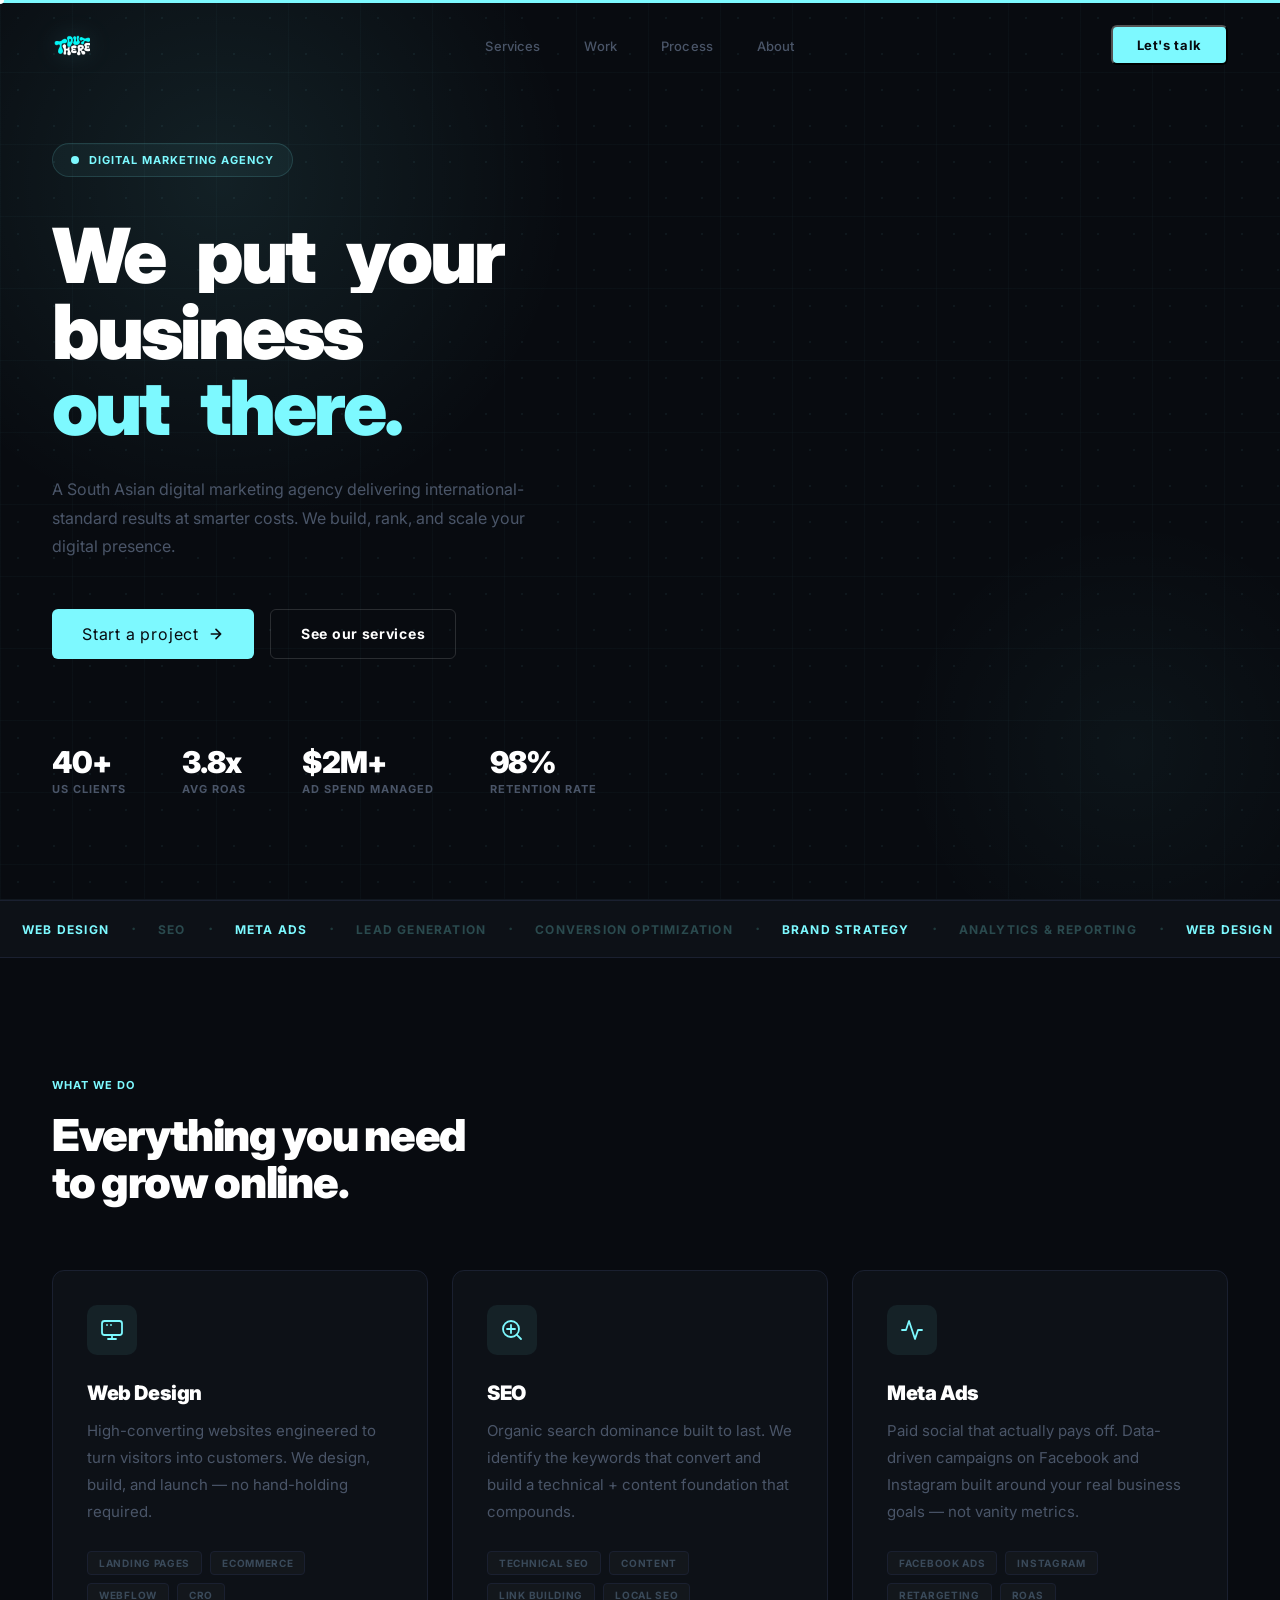
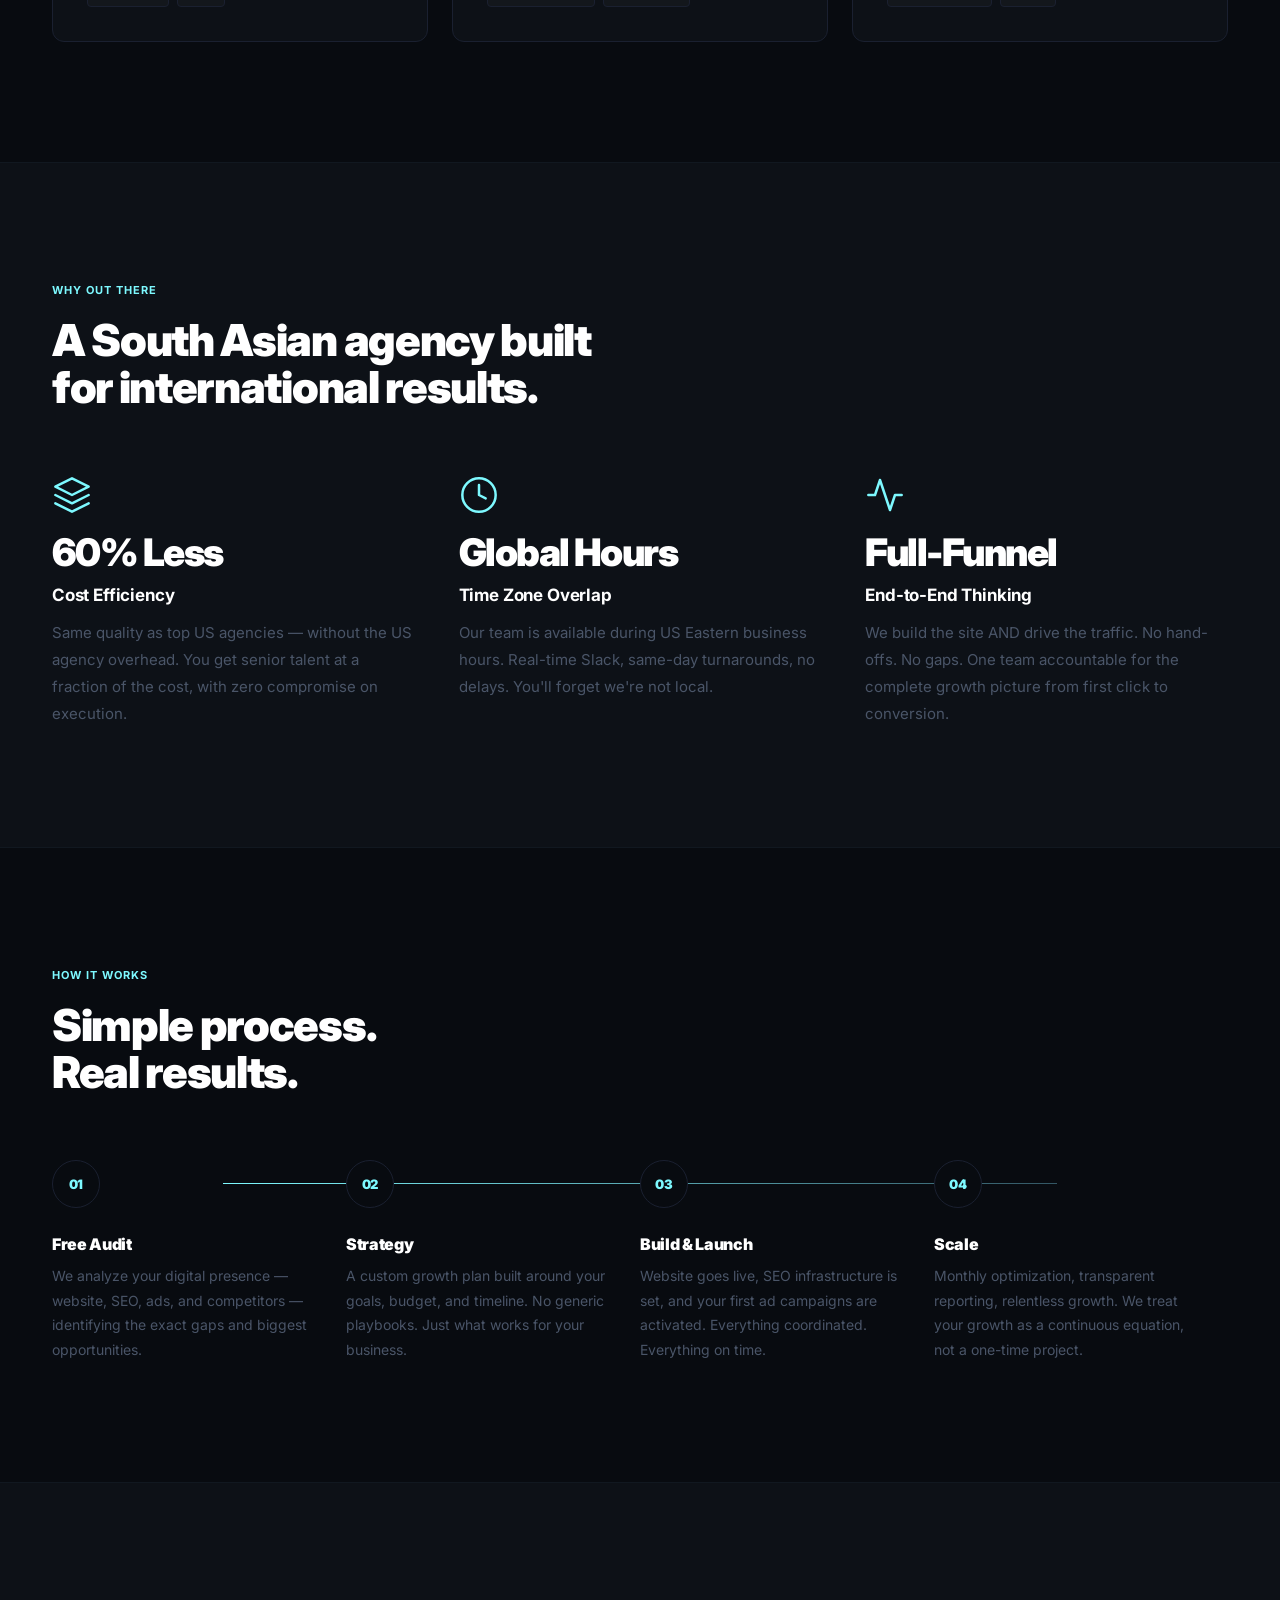
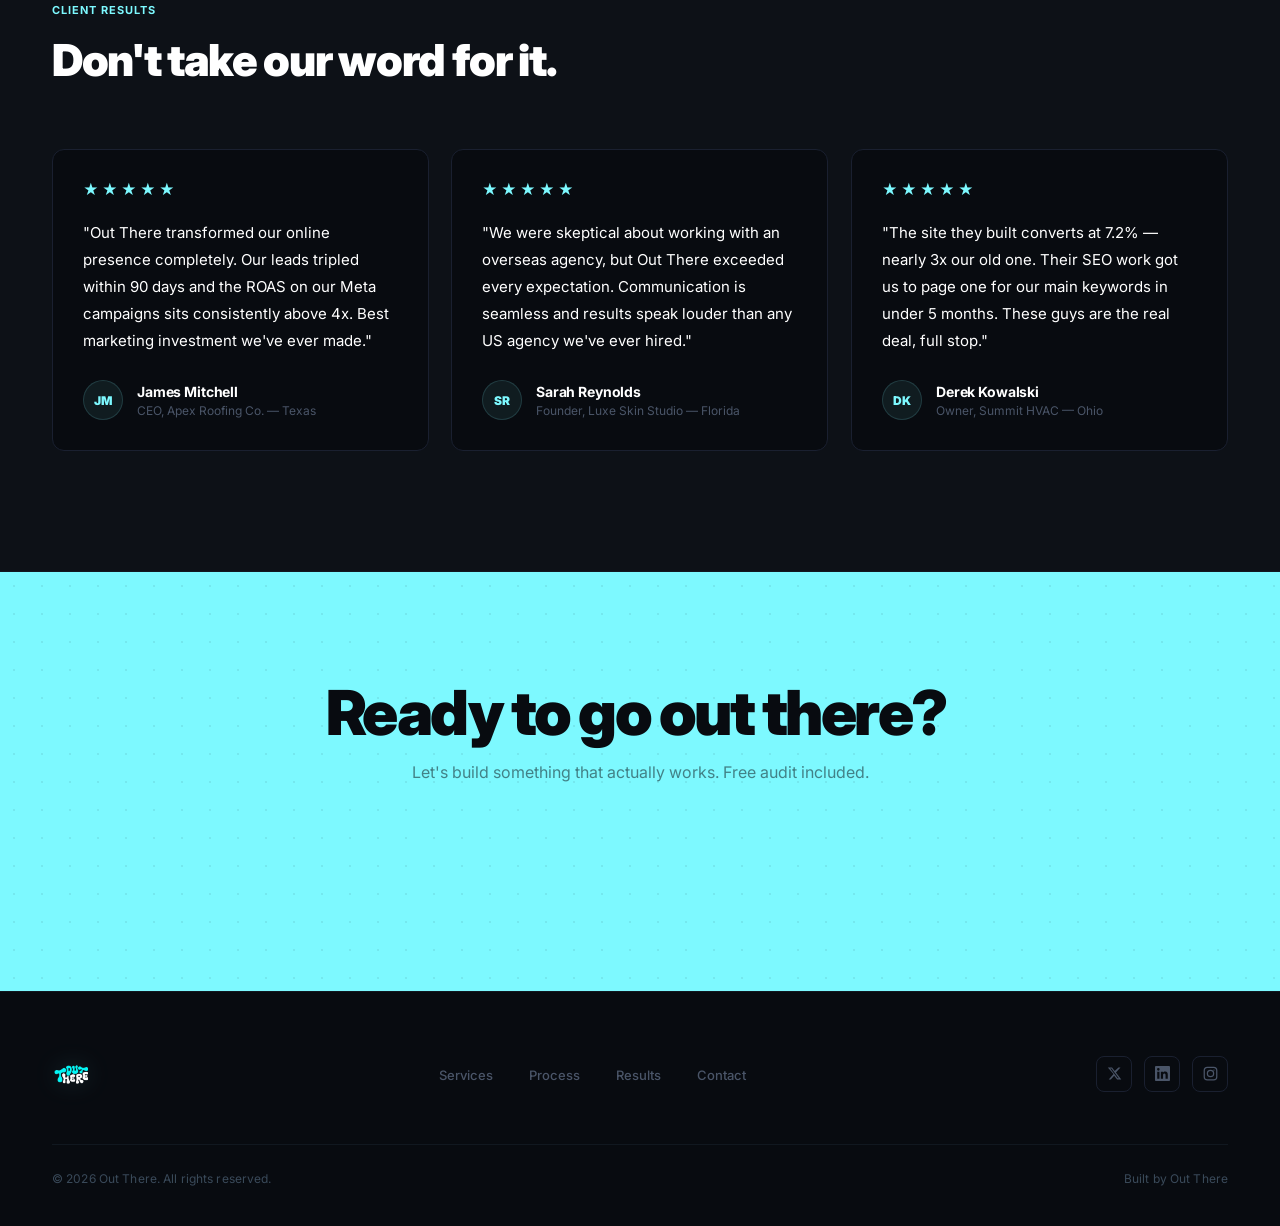
==== index.html @ 125c593f "Add files via upload zapier lead form update 1.0" ====
<!DOCTYPE html>
<html lang="en">
<head>
  <meta charset="UTF-8">
  <meta name="viewport" content="width=device-width, initial-scale=1.0">
  <title>OUT.THERE — Digital Marketing Agency</title>
  <meta name="description" content="A South Asian digital marketing agency delivering international-standard results. Web Design, SEO, Meta Ads.">
  <link rel="preconnect" href="https://fonts.googleapis.com">
  <link rel="preconnect" href="https://fonts.gstatic.com" crossorigin>
  <link href="https://fonts.googleapis.com/css2?family=Inter:wght@400;500;700;900&display=swap" rel="stylesheet">

  <style>
    /* ================================================
       ROOT VARIABLES & RESET
    ================================================ */
    :root {
      --bg: #080b10;
      --bg2: #0d1117;
      --border: #1a2030;
      --border-section: #111820;
      --cyan: #7df9ff;
      --cyan-glow: rgba(125,249,255,0.07);
      --cyan-glow2: rgba(125,249,255,0.12);
      --white: #ffffff;
      --muted: #4a5568;
      --subtle: #3a4a5a;
    }

    *, *::before, *::after { margin:0; padding:0; box-sizing:border-box; }

    html { scroll-behavior: smooth; font-size: 16px; }

    body {
      font-family: 'Inter', sans-serif;
      background: var(--bg);
      color: var(--white);
      overflow-x: hidden;
      cursor: none;
    }

    img, svg { display: block; }
    button { font-family: inherit; }

    /* ================================================
       CUSTOM CURSOR
    ================================================ */
    #cur-dot {
      position: fixed;
      width: 8px; height: 8px;
      border-radius: 50%;
      background: var(--white);
      pointer-events: none;
      z-index: 99999;
      transform: translate(-50%, -50%);
      transition: width .18s ease, height .18s ease, background .18s ease;
      will-change: left, top;
    }
    #cur-ring {
      position: fixed;
      width: 34px; height: 34px;
      border-radius: 50%;
      border: 1px solid rgba(125,249,255,.28);
      pointer-events: none;
      z-index: 99998;
      transform: translate(-50%, -50%);
      transition: width .3s ease, height .3s ease, border-color .3s ease, opacity .3s ease;
      will-change: left, top;
    }
    #cur-dot.hov  { width: 14px; height: 14px; background: var(--cyan); }
    #cur-ring.hov { width: 46px; height: 46px; border-color: var(--cyan); }

    /* ================================================
       TOP CYAN BORDER
    ================================================ */
    .top-line {
      position: fixed; top:0; left:0; width:100%; height:3px;
      background: var(--cyan); z-index: 9999;
    }

    /* ================================================
       NAV
    ================================================ */
    nav {
      position: fixed; top: 3px; left:0; width:100%;
      padding: 22px 52px;
      display: flex; align-items: center; justify-content: space-between;
      z-index: 9000;
      transition: background .45s ease, padding .3s ease, border-bottom-color .45s ease;
      border-bottom: 1px solid transparent;
    }
    nav.scrolled {
      background: rgba(8,11,16,.87);
      backdrop-filter: blur(14px);
      -webkit-backdrop-filter: blur(14px);
      padding: 15px 52px;
      border-bottom-color: rgba(26,32,48,.55);
    }

    .nav-logo {
      font-weight: 900; font-size: 19px;
      letter-spacing: -0.04em;
      text-decoration: none; color: var(--white);
      user-select: none;
    }
    .nav-logo .dot { color: var(--cyan); }

    .nav-links {
      position: absolute; left: 50%; transform: translateX(-50%);
      display: flex; gap: 44px; list-style: none;
    }
    .nav-links a {
      font-size: 13px; font-weight: 500;
      color: var(--muted); text-decoration: none;
      transition: color .2s ease;
      letter-spacing: .01em;
    }
    .nav-links a:hover { color: var(--white); }

    .nav-cta {
      background: var(--cyan); color: var(--bg);
      font-size: 13px; font-weight: 700; letter-spacing: .05em;
      padding: 10px 24px; border-radius: 6px; text-decoration: none;
      transition: opacity .2s ease, transform .2s ease, box-shadow .2s ease;
      cursor: none;
    }
    .nav-cta:hover {
      opacity: .88;
      transform: translateY(-1px);
      box-shadow: 0 6px 24px rgba(125,249,255,.22);
    }

    /* Hamburger */
    .ham { display:none; flex-direction:column; gap:5px; cursor:none; padding:4px; background:none; border:none; }
    .ham span { display:block; width:24px; height:2px; background:var(--white); border-radius:2px; transition: transform .3s ease, opacity .3s ease; }
    .ham.open span:nth-child(1) { transform: translateY(7px) rotate(45deg); }
    .ham.open span:nth-child(2) { opacity:0; transform: scaleX(0); }
    .ham.open span:nth-child(3) { transform: translateY(-7px) rotate(-45deg); }

    /* Mobile Menu */
    .mob-menu {
      display:none;
      position: fixed; inset:0; top:3px;
      background: var(--bg);
      z-index: 8999;
      flex-direction: column; align-items:center; justify-content:center; gap:36px;
      opacity:0; transition: opacity .35s ease;
    }
    .mob-menu.vis { opacity:1; }
    .mob-menu a {
      font-size: clamp(28px,8vw,40px); font-weight:900; letter-spacing:-0.03em;
      color: var(--white); text-decoration:none;
      transition: color .2s ease, transform .2s ease;
      transform: translateY(20px); opacity:0;
      transition: color .2s ease, transform .4s ease, opacity .4s ease;
    }
    .mob-menu.vis a { transform: translateY(0); opacity:1; }
    .mob-menu.vis a:nth-child(1) { transition-delay: .08s; }
    .mob-menu.vis a:nth-child(2) { transition-delay: .14s; }
    .mob-menu.vis a:nth-child(3) { transition-delay: .20s; }
    .mob-menu.vis a:nth-child(4) { transition-delay: .26s; }
    .mob-menu a:hover { color: var(--cyan); }

    /* ================================================
       HERO
    ================================================ */
    #hero {
      min-height: 100vh;
      display: flex; flex-direction:column; justify-content:center;
      padding: 130px 52px 90px;
      position: relative; overflow:hidden;
      border-bottom: 1px solid var(--border-section);
    }

    /* Animated dot-grid background */
    .hero-grid {
      position:absolute; inset:0; pointer-events:none;
      background-image:
        radial-gradient(rgba(125,249,255,.055) 1px, transparent 1px);
      background-size: 36px 36px;
      animation: gridDrift 18s linear infinite;
      opacity: 1;
    }
    @keyframes gridDrift {
      0%   { background-position: 0 0; }
      100% { background-position: 36px 36px; }
    }

    /* Animated grid lines on top */
    .hero-grid-lines {
      position:absolute; inset:0; pointer-events:none;
      background-image:
        linear-gradient(rgba(125,249,255,.025) 1px, transparent 1px),
        linear-gradient(90deg, rgba(125,249,255,.025) 1px, transparent 1px);
      background-size: 72px 72px;
    }

    /* Radial glow top-left */
    .hero-glow {
      position:absolute; top:-220px; left:-180px;
      width: 800px; height: 800px; pointer-events:none;
      background: radial-gradient(ellipse, rgba(125,249,255,.09) 0%, transparent 62%);
      animation: glowBreath 5s ease-in-out infinite;
    }
    @keyframes glowBreath {
      0%,100% { opacity:.75; transform:scale(1); }
      50%      { opacity:1; transform:scale(1.07); }
    }

    /* Second smaller glow, bottom right */
    .hero-glow2 {
      position:absolute; bottom:-100px; right:-100px;
      width: 500px; height: 500px; pointer-events:none;
      background: radial-gradient(ellipse, rgba(125,249,255,.04) 0%, transparent 65%);
      animation: glowBreath 7s ease-in-out infinite reverse;
    }

    /* Badge */
    .hero-badge {
      display: inline-flex; align-items:center; gap:10px;
      background: rgba(125,249,255,.05);
      border: 1px solid rgba(125,249,255,.14);
      border-radius: 100px; padding: 9px 18px;
      margin-bottom: 40px; width:fit-content;
      opacity:0; transform:scale(.88) translateY(8px);
      animation: badgeReveal .65s cubic-bezier(.34,1.56,.64,1) forwards .25s;
    }
    @keyframes badgeReveal {
      to { opacity:1; transform:scale(1) translateY(0); }
    }
    .badge-pulse {
      width:8px; height:8px; background:var(--cyan); border-radius:50%; flex-shrink:0;
      animation: dotPulse 2.2s ease-in-out infinite;
    }
    @keyframes dotPulse {
      0%,100% { box-shadow:0 0 0 0 rgba(125,249,255,.6); }
      60%      { box-shadow:0 0 0 7px rgba(125,249,255,0); }
    }
    .badge-label {
      font-size:11px; font-weight:700; letter-spacing:.09em;
      color:var(--cyan); text-transform:uppercase;
    }

    /* Hero Headline */
    .hero-h1 {
      font-size: clamp(46px, 7.2vw, 76px);
      font-weight:900; letter-spacing:-0.04em; line-height:1.0;
      margin-bottom:30px; max-width: 860px;
    }
    .h1-line { display:block; overflow:hidden; }
    .h1-word {
      display:inline-block;
      opacity:0; transform:translateY(48px);
      will-change: transform, opacity;
    }
    .h1-word + .h1-word { margin-left:.28em; }
    .cyan-word { color: var(--cyan); }

    .hero-sub {
      font-size:16px; font-weight:400; line-height:1.8;
      color:var(--muted); max-width:490px; margin-bottom:48px;
      opacity:0; transform:translateY(22px);
      animation: fadeSlide .7s ease forwards 1.15s;
    }
    @keyframes fadeSlide {
      to { opacity:1; transform:translateY(0); }
    }

    /* Buttons */
    .hero-btns {
      display:flex; gap:16px; margin-bottom:88px; flex-wrap:wrap;
      opacity:0; transform:translateY(18px);
      animation: fadeSlide .7s ease forwards 1.28s;
    }
    .btn-p {
      background:var(--cyan); color:var(--bg);
      font-size:14px; font-weight:700; letter-spacing:.05em;
      padding:15px 30px; border-radius:6px; text-decoration:none;
      display:inline-flex; align-items:center; gap:9px; cursor:none;
      transition: transform .22s ease, box-shadow .22s ease, opacity .22s ease;
      will-change: transform;
    }
    .btn-p:hover {
      transform: translateY(-3px);
      box-shadow: 0 10px 36px rgba(125,249,255,.26);
    }
    .btn-p svg { transition: transform .22s ease; }
    .btn-p:hover svg { transform: translateX(4px); }

    .btn-s {
      background:transparent; color:var(--white);
      font-size:14px; font-weight:700; letter-spacing:.05em;
      padding:15px 30px; border-radius:6px; text-decoration:none;
      border:1px solid rgba(255,255,255,.14); cursor:none;
      transition: border-color .22s ease, transform .22s ease;
    }
    .btn-s:hover { border-color:rgba(255,255,255,.38); transform:translateY(-3px); }

    /* Stats Row */
    .hero-stats {
      display:flex; gap:56px; flex-wrap:wrap;
      opacity:0; transform:translateY(18px);
      animation: fadeSlide .7s ease forwards 1.42s;
    }
    .stat { display:flex; flex-direction:column; gap:5px; }
    .stat-n {
      font-size:clamp(22px,3vw,30px); font-weight:900; letter-spacing:-0.03em;
      color:var(--white); line-height:1;
    }
    .stat-l {
      font-size:11px; font-weight:700; letter-spacing:.09em;
      text-transform:uppercase; color:var(--muted);
    }

    /* ================================================
       TICKER / MARQUEE
    ================================================ */
    .ticker {
      background: var(--bg2);
      border-top: 1px solid var(--border);
      border-bottom: 1px solid var(--border);
      padding: 18px 0;
      overflow:hidden;
    }
    .ticker-track {
      display:flex; align-items:center;
      animation: marquee 30s linear infinite;
      width:max-content; white-space:nowrap;
      will-change:transform;
    }
    .ticker-track:hover { animation-play-state:paused; }
    @keyframes marquee {
      0%   { transform:translateX(0); }
      100% { transform:translateX(-50%); }
    }
    .t-item {
      font-size:12px; font-weight:700; letter-spacing:.1em;
      text-transform:uppercase; color:#2a4a4e;
      padding: 0 22px;
      transition: color .2s ease;
    }
    .t-item.on { color: var(--cyan); }
    .t-dot { color:#1e3a3c; font-size:20px; line-height:1; }

    /* ================================================
       SHARED SECTION STYLES
    ================================================ */
    .sec {
      padding: 120px 52px;
      border-bottom: 1px solid var(--border-section);
      position:relative;
    }

    .sec-label {
      display:block;
      font-size:11px; font-weight:700; letter-spacing:.09em;
      text-transform:uppercase; color:var(--cyan);
      margin-bottom:20px;
    }
    .sec-h2 {
      font-size: clamp(28px, 3.5vw, 44px);
      font-weight:900; letter-spacing:-0.03em; line-height:1.07;
      color:var(--white); margin-bottom:64px; max-width:620px;
    }

    /* Scroll reveal base */
    .rv {
      opacity:0; transform:translateY(42px);
      transition: opacity .72s ease, transform .72s cubic-bezier(.25,.46,.45,.94);
    }
    .rv.in { opacity:1; transform:translateY(0); }
    .rv-d1 { transition-delay:.06s; }
    .rv-d2 { transition-delay:.14s; }
    .rv-d3 { transition-delay:.22s; }
    .rv-d4 { transition-delay:.30s; }

    /* ================================================
       SERVICES SECTION
    ================================================ */
    #services { background: var(--bg); }

    .svc-grid {
      display:grid; grid-template-columns:repeat(3,1fr); gap:24px;
    }

    .svc-card {
      background: var(--bg2);
      border: 1px solid var(--border);
      border-radius:12px; padding:34px;
      cursor:none; position:relative; overflow:hidden;
      transition: border-color .28s ease, transform .28s cubic-bezier(.25,.46,.45,.94), box-shadow .28s ease;
      will-change: transform;
    }
    /* Card inner glow */
    .svc-card::before {
      content:'';
      position:absolute; inset:0;
      background: radial-gradient(ellipse at 20% 20%, rgba(125,249,255,.055), transparent 55%);
      opacity:0; transition: opacity .3s ease; pointer-events:none;
      border-radius:12px;
    }
    .svc-card:hover {
      border-color: var(--cyan);
      box-shadow: 0 0 0 1px rgba(125,249,255,.05),
                  0 8px 40px rgba(0,0,0,.35),
                  0 0 60px rgba(125,249,255,.06);
      transform: scale(1.02) translateY(-3px);
    }
    .svc-card:hover::before { opacity:1; }

    .svc-icon {
      width:50px; height:50px; border-radius:10px;
      background:rgba(125,249,255,.07);
      display:flex; align-items:center; justify-content:center;
      color:var(--cyan); margin-bottom:26px;
      transition: background .28s ease;
    }
    .svc-card:hover .svc-icon { background:rgba(125,249,255,.13); }

    .svc-title {
      font-size:20px; font-weight:900; letter-spacing:-0.02em;
      color:var(--white); margin-bottom:12px;
    }
    .svc-desc {
      font-size:15px; line-height:1.8; color:var(--muted);
    }
    .svc-tags {
      display:flex; flex-wrap:wrap; gap:8px; margin-top:26px;
    }
    .svc-tag {
      font-size:10px; font-weight:700; letter-spacing:.07em;
      text-transform:uppercase; color:var(--subtle);
      background:rgba(255,255,255,.025);
      border:1px solid var(--border);
      padding:5px 11px; border-radius:4px;
      transition: color .28s ease, border-color .28s ease;
    }
    .svc-card:hover .svc-tag {
      color:rgba(125,249,255,.5);
      border-color:rgba(125,249,255,.12);
    }

    /* ================================================
       WHY US SECTION
    ================================================ */
    #why { background: var(--bg2); }

    .why-grid { display:grid; grid-template-columns:repeat(3,1fr); gap:44px; }

    .why-item { display:flex; flex-direction:column; gap:14px; }

    .why-ico { color:var(--cyan); margin-bottom:4px; }

    .why-stat {
      font-size: clamp(28px,3vw,38px);
      font-weight:900; letter-spacing:-0.04em;
      color:var(--white); line-height:1;
    }
    .why-title { font-size:17px; font-weight:700; letter-spacing:-0.01em; color:var(--white); }
    .why-desc { font-size:15px; line-height:1.8; color:var(--muted); }

    /* ================================================
       PROCESS SECTION
    ================================================ */
    #process { background: var(--bg); }

    .proc-wrap {
      display:grid; grid-template-columns:repeat(4,1fr);
      position:relative; gap:0;
    }

    /* Connector line */
    .proc-line {
      position:absolute; top:23px;
      left: calc(12.5% + 24px);
      width: calc(75% - 48px);
      height:1px; background:var(--border);
      z-index:0; overflow:hidden;
    }
    .proc-line-fill {
      height:100%; width:0%;
      background: linear-gradient(90deg, var(--cyan), rgba(125,249,255,.25));
      transition: width 1.4s cubic-bezier(.4,0,.2,1) .25s;
    }
    .proc-line-fill.go { width:100%; }

    .proc-step {
      position:relative; z-index:1;
      display:flex; flex-direction:column;
      align-items:flex-start; padding-right:28px;
    }

    .proc-num {
      width:48px; height:48px; border-radius:50%;
      background:var(--bg);
      border:1px solid var(--border);
      display:flex; align-items:center; justify-content:center;
      font-size:13px; font-weight:900; color:var(--cyan);
      letter-spacing:-0.02em; margin-bottom:26px; flex-shrink:0;
      transition: border-color .28s ease, box-shadow .28s ease, background .28s ease;
    }
    .proc-step:hover .proc-num {
      border-color:var(--cyan);
      background:rgba(125,249,255,.04);
      box-shadow:0 0 24px rgba(125,249,255,.14);
    }
    .proc-step-title {
      font-size:16px; font-weight:900; letter-spacing:-0.02em;
      color:var(--white); margin-bottom:10px;
    }
    .proc-step-desc { font-size:14px; line-height:1.75; color:var(--muted); }

    /* ================================================
       TESTIMONIALS SECTION
    ================================================ */
    #testimonials { background: var(--bg2); }

    .testi-grid {
      display:grid; grid-template-columns:repeat(3,1fr); gap:22px;
    }

    .testi-card {
      background:var(--bg);
      border:1px solid var(--border);
      border-radius:12px; padding:30px;
      cursor:none;
      transition: border-color .28s ease, transform .28s ease, box-shadow .28s ease;
    }
    .testi-card:hover {
      border-color:rgba(125,249,255,.2);
      transform:translateY(-5px);
      box-shadow:0 16px 48px rgba(0,0,0,.28);
    }

    .stars { display:flex; gap:3px; margin-bottom:20px; }
    .star { color:var(--cyan); font-size:15px; }

    .testi-q {
      font-size:15px; line-height:1.8;
      color:var(--white); margin-bottom:26px; font-weight:400;
    }

    .testi-author { display:flex; align-items:center; gap:14px; }
    .author-av {
      width:40px; height:40px; border-radius:50%;
      background:rgba(125,249,255,.07);
      border:1px solid rgba(125,249,255,.15);
      display:flex; align-items:center; justify-content:center;
      font-size:12px; font-weight:900; color:var(--cyan);
      letter-spacing:-.01em; flex-shrink:0;
    }
    .author-name { font-size:14px; font-weight:700; color:var(--white); letter-spacing:-.01em; }
    .author-co { font-size:12px; color:var(--muted); margin-top:3px; }

    /* ================================================
       CTA SECTION
    ================================================ */
    #cta {
      background: var(--cyan);
      padding: 110px 52px;
      text-align:center;
      border-bottom:none;
      overflow:hidden; position:relative;
    }

    /* Subtle bg texture on CTA */
    #cta::before {
      content:'';
      position:absolute; inset:0; pointer-events:none;
      background-image: radial-gradient(rgba(8,11,16,.07) 1px, transparent 1px);
      background-size:28px 28px;
    }

    .cta-h2 {
      font-size: clamp(34px, 5.5vw, 62px);
      font-weight:900; letter-spacing:-0.04em;
      color:var(--bg); line-height:1.0; margin-bottom:18px;
      position:relative;
    }
    .cta-word {
      display:inline-block;
      opacity:0; transform:translateY(32px);
      transition: opacity .6s ease, transform .6s cubic-bezier(.34,1.56,.64,1);
    }
    .cta-word.go { opacity:1; transform:translateY(0); }

    .cta-sub {
      font-size:16px; color:rgba(8,11,16,.5);
      margin-bottom:44px; position:relative;
      opacity:0; transform:translateY(16px);
      transition: opacity .6s ease .4s, transform .6s ease .4s;
    }
    .cta-sub.go { opacity:1; transform:translateY(0); }

    .btn-cta {
      background:var(--bg); color:var(--cyan);
      font-size:14px; font-weight:700; letter-spacing:.05em;
      padding:17px 38px; border-radius:6px;
      text-decoration:none; display:inline-block; cursor:none;
      transition: transform .22s ease, box-shadow .22s ease;
      position:relative;
      opacity:0; transform:translateY(16px);
      transition: transform .22s ease, box-shadow .22s ease,
                  opacity .6s ease .55s, translate .6s ease .55s;
    }
    .btn-cta.go { opacity:1; transform:translateY(0); }
    .btn-cta:hover {
      transform: translateY(-3px) !important;
      box-shadow:0 14px 44px rgba(8,11,16,.28);
    }

    /* ================================================
       FOOTER
    ================================================ */
    footer {
      background: var(--bg);
      border-top: 1px solid #111820;
      padding: 64px 52px 40px;
    }
    .foot-main {
      display:flex; align-items:center; justify-content:space-between;
      margin-bottom:52px; flex-wrap:wrap; gap:24px;
    }
    .foot-logo {
      font-weight:900; font-size:18px; letter-spacing:-0.04em;
      text-decoration:none; color:var(--white);
    }
    .foot-logo .dot { color:var(--cyan); }

    .foot-nav { display:flex; gap:36px; list-style:none; }
    .foot-nav a {
      font-size:13px; font-weight:500; color:var(--muted);
      text-decoration:none; transition:color .2s ease;
    }
    .foot-nav a:hover { color:var(--white); }

    .foot-socials { display:flex; gap:12px; }
    .soc-a {
      width:36px; height:36px; border-radius:8px;
      border:1px solid var(--border);
      display:flex; align-items:center; justify-content:center;
      color:var(--muted); text-decoration:none; cursor:none;
      transition:border-color .22s ease, color .22s ease, transform .22s ease;
    }
    .soc-a:hover { border-color:var(--cyan); color:var(--cyan); transform:translateY(-2px); }

    .foot-bar {
      border-top:1px solid #111820; padding-top:26px;
      display:flex; justify-content:space-between; align-items:center;
    }
    .foot-copy, .foot-built { font-size:12px; color:var(--subtle); letter-spacing:.01em; }

    /* ================================================
       RESPONSIVE
    ================================================ */
    @media (max-width: 960px) {
      nav { padding:16px 24px; }
      nav.scrolled { padding:13px 24px; }
      .nav-links { display:none; }
      .ham { display:flex; }
      .mob-menu { display:flex; }

      #hero { padding:100px 24px 64px; }
      .sec { padding:80px 24px; }

      .svc-grid,
      .why-grid,
      .testi-grid { grid-template-columns:1fr; }

      .proc-wrap { grid-template-columns:1fr; gap:44px; }
      .proc-line { display:none; }
      .proc-step { padding-right:0; }

      .hero-stats { gap:32px; }
      #cta { padding:80px 24px; }

      footer { padding:48px 24px 36px; }
      .foot-main { flex-direction:column; align-items:flex-start; }
      .foot-nav { display:none; }
      .foot-bar { flex-direction:column; gap:8px; text-align:center; }
    }

    @media (max-width: 560px) {
      .hero-btns { flex-direction:column; width:fit-content; }
      .hero-stats { gap:24px; }
      .svc-card { padding:26px; }
    }

    /* ================================================
       BRAND LOGO IMAGE
    ================================================ */
    .brand-logo {
      height: 38px; width: auto; display: block;
      filter: drop-shadow(0 0 12px rgba(125,249,255,.15));
    }
    nav.scrolled .brand-logo { height: 32px; }
    .foot-logo .brand-logo { height: 36px; }

    /* ================================================
       SPLASH SCREEN
    ================================================ */
    #splash {
      position: fixed; inset: 0; z-index: 100000;
      background: #000;
      display: flex; align-items: center; justify-content: center;
      transition: opacity .55s ease;
      will-change: transform, opacity;
    }
    #splash img {
      width: min(48vw, 360px); height: auto;
      opacity: 0;
      transform: scale(.78);
      animation: splashIn 1.05s cubic-bezier(.34,1.56,.64,1) forwards .12s;
      filter: drop-shadow(0 0 30px rgba(125,249,255,.35));
    }
    @keyframes splashIn {
      0%   { opacity:0; transform: scale(.78); }
      55%  { opacity:1; transform: scale(1.04); }
      100% { opacity:1; transform: scale(1); }
    }
    #splash.zoom {
      animation: splashZoom .9s cubic-bezier(.7,0,.84,0) forwards;
    }
    @keyframes splashZoom {
      0%   { transform: scale(1);   opacity: 1; }
      100% { transform: scale(14);  opacity: 0; }
    }
    body.splash-lock { overflow: hidden; height: 100vh; }

    /* ================================================
       LEAD MODAL
    ================================================ */
    #lead-overlay {
      position: fixed; inset: 0; z-index: 99500;
      background: rgba(4,7,12,.78);
      backdrop-filter: blur(8px); -webkit-backdrop-filter: blur(8px);
      display: none; align-items: center; justify-content: center;
      padding: 24px; opacity: 0; transition: opacity .28s ease;
    }
    #lead-overlay.vis { display: flex; opacity: 1; }
    .lead-modal {
      width: 100%; max-width: 520px;
      background: var(--bg2);
      border: 1px solid var(--border);
      border-radius: 14px; padding: 36px 34px 30px;
      position: relative;
      box-shadow: 0 30px 80px rgba(0,0,0,.6), 0 0 0 1px rgba(125,249,255,.05);
      transform: translateY(18px) scale(.97); opacity: 0;
      transition: transform .32s cubic-bezier(.34,1.56,.64,1) .04s, opacity .32s ease .04s;
      max-height: 90vh; overflow-y: auto;
    }
    #lead-overlay.vis .lead-modal { transform: translateY(0) scale(1); opacity: 1; }
    .lead-close {
      position: absolute; top: 14px; right: 14px;
      width: 34px; height: 34px; border-radius: 8px;
      background: transparent; border: 1px solid var(--border);
      color: var(--muted); cursor: none;
      display: flex; align-items: center; justify-content: center;
      transition: border-color .2s ease, color .2s ease, transform .2s ease;
    }
    .lead-close:hover { border-color: var(--cyan); color: var(--cyan); transform: rotate(90deg); }
    .lead-label {
      font-size: 11px; font-weight: 700; letter-spacing: .09em;
      text-transform: uppercase; color: var(--cyan);
      margin-bottom: 12px; display: block;
    }
    .lead-title {
      font-size: clamp(24px, 3vw, 30px);
      font-weight: 900; letter-spacing: -0.03em; line-height: 1.1;
      color: var(--white); margin-bottom: 8px;
    }
    .lead-sub {
      font-size: 14px; color: var(--muted);
      line-height: 1.6; margin-bottom: 26px;
    }
    .lead-form { display: flex; flex-direction: column; gap: 16px; }
    .lead-field { display: flex; flex-direction: column; gap: 6px; }
    .lead-field label {
      font-size: 11px; font-weight: 700; letter-spacing: .07em;
      text-transform: uppercase; color: var(--muted);
    }
    .lead-field input,
    .lead-field select {
      width: 100%;
      background: var(--bg); color: var(--white);
      border: 1px solid var(--border); border-radius: 8px;
      padding: 12px 14px; font-size: 14px;
      font-family: inherit; outline: none;
      transition: border-color .22s ease, box-shadow .22s ease;
      cursor: none;
    }
    .lead-field select { appearance: none; -webkit-appearance: none;
      background-image: linear-gradient(45deg, transparent 50%, var(--cyan) 50%),
                         linear-gradient(135deg, var(--cyan) 50%, transparent 50%);
      background-position: calc(100% - 18px) 50%, calc(100% - 13px) 50%;
      background-size: 5px 5px, 5px 5px; background-repeat: no-repeat;
      padding-right: 36px;
    }
    .lead-field input:focus,
    .lead-field select:focus {
      border-color: var(--cyan);
      box-shadow: 0 0 0 3px rgba(125,249,255,.12);
    }
    .lead-field input::placeholder { color: #2f4150; }
    .lead-submit {
      margin-top: 6px;
      background: var(--cyan); color: var(--bg);
      font-size: 14px; font-weight: 700; letter-spacing: .05em;
      padding: 15px 28px; border-radius: 8px; border: none;
      cursor: none; display: inline-flex; align-items: center; justify-content: center; gap: 9px;
      transition: transform .22s ease, box-shadow .22s ease, opacity .22s ease;
    }
    .lead-submit:hover { transform: translateY(-2px); box-shadow: 0 12px 36px rgba(125,249,255,.28); }
    .lead-submit:disabled { opacity: .65; cursor: none; transform: none; }
    .lead-success {
      text-align: center; padding: 24px 4px 12px;
      display: flex; flex-direction: column; align-items: center; justify-content: center;
    }
    .lead-success .check {
      width: 64px; height: 64px; border-radius: 50%;
      background: rgba(125,249,255,.08);
      border: 1.5px solid rgba(125,249,255,.4);
      display: flex; align-items: center; justify-content: center;
      margin: 0 auto 28px; color: var(--cyan);
      box-shadow: 0 0 32px rgba(125,249,255,.18);
      animation: checkPop .45s cubic-bezier(.34,1.56,.64,1) both;
    }
    @keyframes checkPop {
      from { transform: scale(0); opacity: 0; }
      to   { transform: scale(1); opacity: 1; }
    }
    .lead-success .ty-line {
      font-weight: 900;
      letter-spacing: -0.04em;
      line-height: 1;
      background: linear-gradient(135deg, var(--cyan) 0%, #a8f7ff 50%, var(--cyan) 100%);
      -webkit-background-clip: text;
      -webkit-text-fill-color: transparent;
      background-clip: text;
      animation: tySlide .5s cubic-bezier(.34,1.56,.64,1) .15s both;
    }
    .lead-success .ty-big {
      font-size: clamp(52px, 12vw, 72px);
      display: block;
    }
    .lead-success .ty-small {
      font-size: clamp(18px, 4vw, 22px);
      display: block;
      margin-top: 4px;
    }
    @keyframes tySlide {
      from { transform: translateY(18px); opacity: 0; }
      to   { transform: translateY(0);    opacity: 1; }
    }
    .lead-success .ty-sub {
      color: var(--muted); font-size: 14px; margin-top: 18px; letter-spacing: .01em;
      animation: tySlide .5s ease .35s both;
    }
    .lead-success .ty-dot { color: var(--cyan); -webkit-text-fill-color: var(--cyan); }

  </style>
</head>

<body class="splash-lock">

  <!-- ── SPLASH ── -->
  <div id="splash" aria-hidden="true">
    <img src="/outthere-logo.png" alt="OUT.THERE" />
  </div>

  <!-- ── LEAD MODAL ── -->
  <div id="lead-overlay" role="dialog" aria-modal="true" aria-labelledby="lead-title" aria-hidden="true">
    <div class="lead-modal" id="lead-modal">
      <button type="button" class="lead-close" id="lead-close" aria-label="Close form">
        <svg width="14" height="14" viewBox="0 0 24 24" fill="none" stroke="currentColor" stroke-width="2.5" stroke-linecap="round" stroke-linejoin="round"><path d="M18 6L6 18M6 6l12 12"/></svg>
      </button>
      <span class="lead-label">Start a project</span>
      <h3 class="lead-title" id="lead-title">Let's talk.</h3>
      <p class="lead-sub">Tell us a bit about you and what you need. We'll be in touch within 24 hours.</p>

      <form class="lead-form" id="lead-form" novalidate>
        <div class="lead-field">
          <label for="lead-name">Full name</label>
          <input id="lead-name" name="name" type="text" autocomplete="name" required placeholder="Your full name" />
        </div>
        <div class="lead-field">
          <label for="lead-phone">Phone number</label>
          <input id="lead-phone" name="phone" type="tel" autocomplete="tel" required placeholder="+1 555 000 0000" />
        </div>
        <div class="lead-field">
          <label for="lead-email">Email</label>
          <input id="lead-email" name="email" type="email" autocomplete="email" required placeholder="you@company.com" />
        </div>
        <div class="lead-field">
          <label for="lead-service">Service you're looking for</label>
          <select id="lead-service" name="service" required>
            <option value="" disabled selected>Select a service…</option>
            <option>Website Development</option>
            <option>SEO</option>
            <option>Google My Business Profile</option>
            <option>SMM</option>
            <option>Brand Design</option>
          </select>
        </div>
        <button type="submit" class="lead-submit" id="lead-submit">
          Send inquiry
          <svg width="16" height="16" viewBox="0 0 24 24" fill="none" stroke="currentColor" stroke-width="2.5" stroke-linecap="round" stroke-linejoin="round"><path d="M5 12h14M12 5l7 7-7 7"/></svg>
        </button>
      </form>

      <div class="lead-success" id="lead-success" style="display:none;">
        <div class="check">
          <svg width="28" height="28" viewBox="0 0 24 24" fill="none" stroke="currentColor" stroke-width="2.5" stroke-linecap="round" stroke-linejoin="round"><path d="M20 6L9 17l-5-5"/></svg>
        </div>
        <span class="ty-line ty-big">THANK<span class="ty-dot">.</span></span>
        <span class="ty-line ty-small">YOU<span class="ty-dot">.</span></span>
        <p class="ty-sub">We'll reach out within 24 hours.</p>
      </div>
    </div>
  </div>


  <!-- ── CURSOR ── -->
  <div id="cur-dot"></div>
  <div id="cur-ring"></div>

  <!-- ── TOP LINE ── -->
  <div class="top-line"></div>

  <!-- ================================================
       NAV
  ================================================ -->
  <nav id="nav">
    <a href="#" class="nav-logo" aria-label="OUT.THERE home"><img src="/outthere-logo.png" alt="OUT.THERE" class="brand-logo" /></a>

    <ul class="nav-links">
      <li><a href="#services">Services</a></li>
      <li><a href="#why">Work</a></li>
      <li><a href="#process">Process</a></li>
      <li><a href="#testimonials">About</a></li>
    </ul>

    <button type="button" class="nav-cta" data-open-lead>Let's talk</button>
    <button class="ham" id="ham" aria-label="Toggle menu">
      <span></span><span></span><span></span>
    </button>
  </nav>

  <!-- Mobile menu -->
  <div class="mob-menu" id="mob-menu" role="navigation" aria-label="Mobile navigation">
    <a href="#services" class="mob-link">Services</a>
    <a href="#why"      class="mob-link">Work</a>
    <a href="#process"  class="mob-link">Process</a>
    <button type="button" class="mob-link" data-open-lead style="background:none;border:none;font:inherit;color:inherit;cursor:none;">Let's talk →</button>
  </div>

  <!-- ================================================
       HERO
  ================================================ -->
  <section id="hero" aria-label="Hero">
    <div class="hero-grid" aria-hidden="true"></div>
    <div class="hero-grid-lines" aria-hidden="true"></div>
    <div class="hero-glow"  aria-hidden="true"></div>
    <div class="hero-glow2" aria-hidden="true"></div>

    <!-- Badge -->
    <div class="hero-badge" aria-label="Digital Marketing Agency">
      <span class="badge-pulse" aria-hidden="true"></span>
      <span class="badge-label">Digital Marketing Agency</span>
    </div>

    <!-- Headline — words split for animation -->
    <h1 class="hero-h1" aria-label="We put your business out there.">
      <span class="h1-line">
        <span class="h1-word" data-delay="0.38">We</span>
        <span class="h1-word" data-delay="0.48">put</span>
        <span class="h1-word" data-delay="0.58">your</span>
      </span>
      <span class="h1-line">
        <span class="h1-word" data-delay="0.68">business</span>
      </span>
      <span class="h1-line">
        <span class="h1-word cyan-word" data-delay="0.78">out</span>
        <span class="h1-word cyan-word" data-delay="0.88">there.</span>
      </span>
    </h1>

    <p class="hero-sub">
      A South Asian digital marketing agency delivering international-standard results at smarter costs. We build, rank, and scale your digital presence.
    </p>

    <div class="hero-btns">
      <button type="button" class="btn-p" aria-label="Start a project with Out There" data-open-lead style="border:none;font:inherit;">
        Start a project
        <svg width="16" height="16" viewBox="0 0 24 24" fill="none" stroke="currentColor" stroke-width="2.5" stroke-linecap="round" stroke-linejoin="round" aria-hidden="true"><path d="M5 12h14M12 5l7 7-7 7"/></svg>
      </button>
      <a href="#services" class="btn-s">See our services</a>
    </div>

    <!-- Stats -->
    <div class="hero-stats" aria-label="Agency statistics">
      <div class="stat">
        <span class="stat-n" data-count="40" data-suffix="+">0+</span>
        <span class="stat-l">US Clients</span>
      </div>
      <div class="stat">
        <span class="stat-n" data-count="3.8" data-suffix="x" data-float="1">0x</span>
        <span class="stat-l">Avg ROAS</span>
      </div>
      <div class="stat">
        <span class="stat-n" data-count="2" data-suffix="M+" data-prefix="$">$0M+</span>
        <span class="stat-l">Ad Spend Managed</span>
      </div>
      <div class="stat">
        <span class="stat-n" data-count="98" data-suffix="%">0%</span>
        <span class="stat-l">Retention Rate</span>
      </div>
    </div>
  </section>

  <!-- ================================================
       TICKER
  ================================================ -->
  <div class="ticker" aria-hidden="true">
    <div class="ticker-track" id="ticker-track">
      <!-- Set A -->
      <span class="t-item on">Web Design</span>
      <span class="t-dot">·</span>
      <span class="t-item">SEO</span>
      <span class="t-dot">·</span>
      <span class="t-item on">Meta Ads</span>
      <span class="t-dot">·</span>
      <span class="t-item">Lead Generation</span>
      <span class="t-dot">·</span>
      <span class="t-item">Conversion Optimization</span>
      <span class="t-dot">·</span>
      <span class="t-item on">Brand Strategy</span>
      <span class="t-dot">·</span>
      <span class="t-item">Analytics & Reporting</span>
      <span class="t-dot">·</span>
      <span class="t-item on">Web Design</span>
      <span class="t-dot">·</span>
      <span class="t-item">SEO</span>
      <span class="t-dot">·</span>
      <span class="t-item">Meta Ads</span>
      <span class="t-dot">·</span>
      <span class="t-item on">Lead Generation</span>
      <span class="t-dot">·</span>
      <span class="t-item">Conversion Optimization</span>
      <span class="t-dot">·</span>
      <span class="t-item">Brand Strategy</span>
      <span class="t-dot">·</span>
      <span class="t-item on">Analytics & Reporting</span>
      <span class="t-dot">·</span>
      <!-- Set B (duplicate for seamless loop) -->
      <span class="t-item">Web Design</span>
      <span class="t-dot">·</span>
      <span class="t-item on">SEO</span>
      <span class="t-dot">·</span>
      <span class="t-item">Meta Ads</span>
      <span class="t-dot">·</span>
      <span class="t-item on">Lead Generation</span>
      <span class="t-dot">·</span>
      <span class="t-item">Conversion Optimization</span>
      <span class="t-dot">·</span>
      <span class="t-item">Brand Strategy</span>
      <span class="t-dot">·</span>
      <span class="t-item on">Analytics & Reporting</span>
      <span class="t-dot">·</span>
      <span class="t-item on">Web Design</span>
      <span class="t-dot">·</span>
      <span class="t-item">SEO</span>
      <span class="t-dot">·</span>
      <span class="t-item on">Meta Ads</span>
      <span class="t-dot">·</span>
      <span class="t-item">Lead Generation</span>
      <span class="t-dot">·</span>
      <span class="t-item">Conversion Optimization</span>
      <span class="t-dot">·</span>
      <span class="t-item on">Brand Strategy</span>
      <span class="t-dot">·</span>
      <span class="t-item">Analytics & Reporting</span>
      <span class="t-dot">·</span>
    </div>
  </div>

  <!-- ================================================
       SERVICES SECTION
  ================================================ -->
  <section class="sec" id="services" aria-label="Services">
    <span class="sec-label rv">What We Do</span>
    <h2 class="sec-h2 rv rv-d1">Everything you need<br>to grow online.</h2>

    <div class="svc-grid">

      <!-- Web Design -->
      <div class="svc-card rv rv-d1" tabindex="0" aria-label="Web Design service">
        <div class="svc-icon" aria-hidden="true">
          <svg width="24" height="24" viewBox="0 0 24 24" fill="none" stroke="currentColor" stroke-width="1.8" stroke-linecap="round" stroke-linejoin="round">
            <rect x="2" y="3" width="20" height="14" rx="2.5"/>
            <path d="M8 21h8M12 17v4"/>
            <path d="M7 7h.01M11 7h.01"/>
          </svg>
        </div>
        <h3 class="svc-title">Web Design</h3>
        <p class="svc-desc">High-converting websites engineered to turn visitors into customers. We design, build, and launch — no hand-holding required.</p>
        <div class="svc-tags">
          <span class="svc-tag">Landing Pages</span>
          <span class="svc-tag">eCommerce</span>
          <span class="svc-tag">Webflow</span>
          <span class="svc-tag">CRO</span>
        </div>
      </div>

      <!-- SEO -->
      <div class="svc-card rv rv-d2" tabindex="0" aria-label="SEO service">
        <div class="svc-icon" aria-hidden="true">
          <svg width="24" height="24" viewBox="0 0 24 24" fill="none" stroke="currentColor" stroke-width="1.8" stroke-linecap="round" stroke-linejoin="round">
            <circle cx="11" cy="11" r="8"/>
            <path d="M21 21l-4.35-4.35"/>
            <path d="M11 7v8M7 11h8"/>
          </svg>
        </div>
        <h3 class="svc-title">SEO</h3>
        <p class="svc-desc">Organic search dominance built to last. We identify the keywords that convert and build a technical + content foundation that compounds.</p>
        <div class="svc-tags">
          <span class="svc-tag">Technical SEO</span>
          <span class="svc-tag">Content</span>
          <span class="svc-tag">Link Building</span>
          <span class="svc-tag">Local SEO</span>
        </div>
      </div>

      <!-- Meta Ads -->
      <div class="svc-card rv rv-d3" tabindex="0" aria-label="Meta Ads service">
        <div class="svc-icon" aria-hidden="true">
          <svg width="24" height="24" viewBox="0 0 24 24" fill="none" stroke="currentColor" stroke-width="1.8" stroke-linecap="round" stroke-linejoin="round">
            <polyline points="22 12 18 12 15 21 9 3 6 12 2 12"/>
          </svg>
        </div>
        <h3 class="svc-title">Meta Ads</h3>
        <p class="svc-desc">Paid social that actually pays off. Data-driven campaigns on Facebook and Instagram built around your real business goals — not vanity metrics.</p>
        <div class="svc-tags">
          <span class="svc-tag">Facebook Ads</span>
          <span class="svc-tag">Instagram</span>
          <span class="svc-tag">Retargeting</span>
          <span class="svc-tag">ROAS</span>
        </div>
      </div>

    </div>
  </section>

  <!-- ================================================
       WHY US SECTION
  ================================================ -->
  <section class="sec" id="why" style="background:var(--bg2);" aria-label="Why Out There">
    <span class="sec-label rv">Why Out There</span>
    <h2 class="sec-h2 rv rv-d1">A South Asian agency built<br>for international results.</h2>

    <div class="why-grid">

      <div class="why-item rv rv-d1">
        <div class="why-ico" aria-hidden="true">
          <svg width="40" height="40" viewBox="0 0 24 24" fill="none" stroke="currentColor" stroke-width="1.5" stroke-linecap="round" stroke-linejoin="round">
            <path d="M12 2L2 7l10 5 10-5-10-5z"/>
            <path d="M2 17l10 5 10-5M2 12l10 5 10-5"/>
          </svg>
        </div>
        <div class="why-stat">60% Less</div>
        <div class="why-title">Cost Efficiency</div>
        <p class="why-desc">Same quality as top US agencies — without the US agency overhead. You get senior talent at a fraction of the cost, with zero compromise on execution.</p>
      </div>

      <div class="why-item rv rv-d2">
        <div class="why-ico" aria-hidden="true">
          <svg width="40" height="40" viewBox="0 0 24 24" fill="none" stroke="currentColor" stroke-width="1.5" stroke-linecap="round" stroke-linejoin="round">
            <circle cx="12" cy="12" r="10"/>
            <polyline points="12 6 12 12 16 14"/>
          </svg>
        </div>
        <div class="why-stat">Global Hours</div>
        <div class="why-title">Time Zone Overlap</div>
        <p class="why-desc">Our team is available during US Eastern business hours. Real-time Slack, same-day turnarounds, no delays. You'll forget we're not local.</p>
      </div>

      <div class="why-item rv rv-d3">
        <div class="why-ico" aria-hidden="true">
          <svg width="40" height="40" viewBox="0 0 24 24" fill="none" stroke="currentColor" stroke-width="1.5" stroke-linecap="round" stroke-linejoin="round">
            <polyline points="22 12 18 12 15 21 9 3 6 12 2 12"/>
          </svg>
        </div>
        <div class="why-stat">Full-Funnel</div>
        <div class="why-title">End-to-End Thinking</div>
        <p class="why-desc">We build the site AND drive the traffic. No hand-offs. No gaps. One team accountable for the complete growth picture from first click to conversion.</p>
      </div>

    </div>
  </section>

  <!-- ================================================
       PROCESS SECTION
  ================================================ -->
  <section class="sec" id="process" aria-label="Our process">
    <span class="sec-label rv">How It Works</span>
    <h2 class="sec-h2 rv rv-d1">Simple process.<br>Real results.</h2>

    <div class="proc-wrap" id="proc-wrap">
      <div class="proc-line"><div class="proc-line-fill" id="proc-fill"></div></div>

      <div class="proc-step rv rv-d1">
        <div class="proc-num" aria-hidden="true">01</div>
        <div class="proc-step-title">Free Audit</div>
        <p class="proc-step-desc">We analyze your digital presence — website, SEO, ads, and competitors — identifying the exact gaps and biggest opportunities.</p>
      </div>

      <div class="proc-step rv rv-d2">
        <div class="proc-num" aria-hidden="true">02</div>
        <div class="proc-step-title">Strategy</div>
        <p class="proc-step-desc">A custom growth plan built around your goals, budget, and timeline. No generic playbooks. Just what works for your business.</p>
      </div>

      <div class="proc-step rv rv-d3">
        <div class="proc-num" aria-hidden="true">03</div>
        <div class="proc-step-title">Build & Launch</div>
        <p class="proc-step-desc">Website goes live, SEO infrastructure is set, and your first ad campaigns are activated. Everything coordinated. Everything on time.</p>
      </div>

      <div class="proc-step rv rv-d4">
        <div class="proc-num" aria-hidden="true">04</div>
        <div class="proc-step-title">Scale</div>
        <p class="proc-step-desc">Monthly optimization, transparent reporting, relentless growth. We treat your growth as a continuous equation, not a one-time project.</p>
      </div>
    </div>
  </section>

  <!-- ================================================
       TESTIMONIALS SECTION
  ================================================ -->
  <section class="sec" id="testimonials" style="background:var(--bg2);" aria-label="Client testimonials">
    <span class="sec-label rv">Client Results</span>
    <h2 class="sec-h2 rv rv-d1">Don't take our word for it.</h2>

    <div class="testi-grid">

      <div class="testi-card rv rv-d1" tabindex="0">
        <div class="stars" aria-label="5 out of 5 stars">
          <span class="star" aria-hidden="true">★</span><span class="star" aria-hidden="true">★</span>
          <span class="star" aria-hidden="true">★</span><span class="star" aria-hidden="true">★</span>
          <span class="star" aria-hidden="true">★</span>
        </div>
        <p class="testi-q">"Out There transformed our online presence completely. Our leads tripled within 90 days and the ROAS on our Meta campaigns sits consistently above 4x. Best marketing investment we've ever made."</p>
        <div class="testi-author">
          <div class="author-av" aria-hidden="true">JM</div>
          <div>
            <div class="author-name">James Mitchell</div>
            <div class="author-co">CEO, Apex Roofing Co. — Texas</div>
          </div>
        </div>
      </div>

      <div class="testi-card rv rv-d2" tabindex="0">
        <div class="stars" aria-label="5 out of 5 stars">
          <span class="star" aria-hidden="true">★</span><span class="star" aria-hidden="true">★</span>
          <span class="star" aria-hidden="true">★</span><span class="star" aria-hidden="true">★</span>
          <span class="star" aria-hidden="true">★</span>
        </div>
        <p class="testi-q">"We were skeptical about working with an overseas agency, but Out There exceeded every expectation. Communication is seamless and results speak louder than any US agency we've ever hired."</p>
        <div class="testi-author">
          <div class="author-av" aria-hidden="true">SR</div>
          <div>
            <div class="author-name">Sarah Reynolds</div>
            <div class="author-co">Founder, Luxe Skin Studio — Florida</div>
          </div>
        </div>
      </div>

      <div class="testi-card rv rv-d3" tabindex="0">
        <div class="stars" aria-label="5 out of 5 stars">
          <span class="star" aria-hidden="true">★</span><span class="star" aria-hidden="true">★</span>
          <span class="star" aria-hidden="true">★</span><span class="star" aria-hidden="true">★</span>
          <span class="star" aria-hidden="true">★</span>
        </div>
        <p class="testi-q">"The site they built converts at 7.2% — nearly 3x our old one. Their SEO work got us to page one for our main keywords in under 5 months. These guys are the real deal, full stop."</p>
        <div class="testi-author">
          <div class="author-av" aria-hidden="true">DK</div>
          <div>
            <div class="author-name">Derek Kowalski</div>
            <div class="author-co">Owner, Summit HVAC — Ohio</div>
          </div>
        </div>
      </div>

    </div>
  </section>

  <!-- ================================================
       CTA SECTION
  ================================================ -->
  <section id="cta" class="sec" aria-label="Call to action" style="border-bottom:none;">
    <h2 class="cta-h2" id="cta-h2">Ready to go out there?</h2>
    <p class="cta-sub" id="cta-sub">Let's build something that actually works. Free audit included.</p>
    <button type="button" class="btn-cta" id="cta-btn" aria-label="Start your project with Out There" data-open-lead>Start your project →</button>
  </section>

  <!-- ================================================
       FOOTER
  ================================================ -->
  <footer>
    <div class="foot-main">
      <a href="#" class="foot-logo" aria-label="OUT.THERE home"><img src="/outthere-logo.png" alt="OUT.THERE" class="brand-logo" /></a>

      <ul class="foot-nav">
        <li><a href="#services">Services</a></li>
        <li><a href="#process">Process</a></li>
        <li><a href="#testimonials">Results</a></li>
        <li><a href="#cta">Contact</a></li>
      </ul>

      <div class="foot-socials">
        <a href="#" class="soc-a" aria-label="Twitter / X">
          <svg width="15" height="15" viewBox="0 0 24 24" fill="currentColor" aria-hidden="true">
            <path d="M18.244 2.25h3.308l-7.227 8.26 8.502 11.24H16.17l-4.714-6.231-5.401 6.231H2.744l7.73-8.835L1.254 2.25H8.08l4.259 5.63zm-1.161 17.52h1.833L7.084 4.126H5.117z"/>
          </svg>
        </a>
        <a href="#" class="soc-a" aria-label="LinkedIn">
          <svg width="15" height="15" viewBox="0 0 24 24" fill="currentColor" aria-hidden="true">
            <path d="M20.447 20.452h-3.554v-5.569c0-1.328-.027-3.037-1.852-3.037-1.853 0-2.136 1.445-2.136 2.939v5.667H9.351V9h3.414v1.561h.046c.477-.9 1.637-1.85 3.37-1.85 3.601 0 4.267 2.37 4.267 5.455v6.286zM5.337 7.433a2.062 2.062 0 0 1-2.063-2.065 2.064 2.064 0 1 1 2.063 2.065zm1.782 13.019H3.555V9h3.564v11.452zM22.225 0H1.771C.792 0 0 .774 0 1.729v20.542C0 23.227.792 24 1.771 24h20.451C23.2 24 24 23.227 24 22.271V1.729C24 .774 23.2 0 22.222 0h.003z"/>
          </svg>
        </a>
        <a href="#" class="soc-a" aria-label="Instagram">
          <svg width="15" height="15" viewBox="0 0 24 24" fill="none" stroke="currentColor" stroke-width="2" stroke-linecap="round" stroke-linejoin="round" aria-hidden="true">
            <rect x="2" y="2" width="20" height="20" rx="5"/>
            <circle cx="12" cy="12" r="5"/>
            <circle cx="17.5" cy="6.5" r="1" fill="currentColor" stroke="none"/>
          </svg>
        </a>
      </div>
    </div>

    <div class="foot-bar">
      <span class="foot-copy">© 2026 Out There. All rights reserved.</span>
      <span class="foot-built">Built by Out There</span>
    </div>
  </footer>

  <!-- ================================================
       JAVASCRIPT
  ================================================ -->
  <script>
  (() => {
    'use strict';

    /* ─── CUSTOM CURSOR ─────────────────────────────── */
    const dot  = document.getElementById('cur-dot');
    const ring = document.getElementById('cur-ring');
    let mx = -100, my = -100, rx = -100, ry = -100;
    let isHov = false;

    document.addEventListener('mousemove', e => {
      mx = e.clientX; my = e.clientY;
      dot.style.left = mx + 'px';
      dot.style.top  = my + 'px';
    });

    // Smooth lagging ring
    (function followRing() {
      rx += (mx - rx) * .11;
      ry += (my - ry) * .11;
      ring.style.left = rx + 'px';
      ring.style.top  = ry + 'px';
      requestAnimationFrame(followRing);
  

    /* ─── SPLASH ZOOM-INTO-SITE ───────────────────────── */
    const splash = document.getElementById('splash');
    if (splash) {
      // Hold for the splash-in animation, then zoom out
      setTimeout(() => {
        splash.classList.add('zoom');
        setTimeout(() => {
          splash.remove();
          document.body.classList.remove('splash-lock');
        }, 900);
      }, 1300);
    } else {
      document.body.classList.remove('splash-lock');
    }

    /* ─── LEAD FORM MODAL ────────────────────────────── */
    const leadOverlay = document.getElementById('lead-overlay');
    const leadClose   = document.getElementById('lead-close');
    const leadForm    = document.getElementById('lead-form');
    const leadSuccess = document.getElementById('lead-success');
    const leadSubmit  = document.getElementById('lead-submit');

    function openLead() {
      leadOverlay.classList.add('vis');
      leadOverlay.setAttribute('aria-hidden', 'false');
      document.body.style.overflow = 'hidden';
      setTimeout(() => {
        const first = document.getElementById('lead-name');
        first && first.focus();
      }, 80);
    }
    function closeLead() {
      leadOverlay.classList.remove('vis');
      leadOverlay.setAttribute('aria-hidden', 'true');
      document.body.style.overflow = '';
      // reset after close
      setTimeout(() => {
        if (leadForm && leadSuccess) {
          leadForm.style.display = '';
          leadSuccess.style.display = 'none';
          leadForm.reset();
          if (leadSubmit) { leadSubmit.disabled = false; leadSubmit.innerHTML = 'Send inquiry <svg width="16" height="16" viewBox="0 0 24 24" fill="none" stroke="currentColor" stroke-width="2.5" stroke-linecap="round" stroke-linejoin="round"><path d="M5 12h14M12 5l7 7-7 7"/></svg>'; }
        }
      }, 320);
    }

    document.querySelectorAll('[data-open-lead]').forEach(btn => {
      btn.addEventListener('click', e => { e.preventDefault(); openLead(); });
    });
    leadClose && leadClose.addEventListener('click', closeLead);
    leadOverlay && leadOverlay.addEventListener('click', e => { if (e.target === leadOverlay) closeLead(); });
    document.addEventListener('keydown', e => { if (e.key === 'Escape' && leadOverlay.classList.contains('vis')) closeLead(); });

    if (leadForm) {
      let isSubmitting = false;
      leadForm.addEventListener('submit', e => {
        e.preventDefault();
        if (isSubmitting) return;
        const data = new FormData(leadForm);
        const name = (data.get('name') || '').toString().trim();
        const phone = (data.get('phone') || '').toString().trim();
        const email = (data.get('email') || '').toString().trim();
        const service = (data.get('service') || '').toString().trim();
        if (!name || !phone || !email || !service) return;

        isSubmitting = true;
        leadSubmit.disabled = true;
        leadSubmit.textContent = 'Sending…';

        // Send data to Zapier webhook → Google Sheets
        fetch('https://hooks.zapier.com/hooks/catch/27783208/4bdybdv/', {
          method: 'POST',
          headers: { 'Content-Type': 'application/x-www-form-urlencoded' },
          body: new URLSearchParams({ "Full name": name, "email": email, "Phone number": phone, "service": service }).toString()
        })
        .then(() => {
          leadForm.style.display = 'none';
          leadSuccess.style.display = 'block';
        })
        .catch(() => {
          leadForm.style.display = 'none';
          leadSuccess.style.display = 'block';
        });
      });
    }

  })();

    // Hide cursor when leaving window
    document.addEventListener('mouseleave', () => { dot.style.opacity='0'; ring.style.opacity='0'; });
    document.addEventListener('mouseenter', () => { dot.style.opacity='1'; ring.style.opacity='1'; });

    // Interactive hover
    function bindHover(els) {
      els.forEach(el => {
        el.addEventListener('mouseenter', () => { dot.classList.add('hov'); ring.classList.add('hov'); });
        el.addEventListener('mouseleave', () => { dot.classList.remove('hov'); ring.classList.remove('hov'); });
      });
    }
    bindHover(document.querySelectorAll('a, button, .svc-card, .testi-card, [tabindex="0"]'));


    /* ─── NAV SCROLL ─────────────────────────────────── */
    const nav = document.getElementById('nav');
    window.addEventListener('scroll', () => {
      nav.classList.toggle('scrolled', window.scrollY > 50);
    }, { passive: true });


    /* ─── HAMBURGER MENU ─────────────────────────────── */
    const ham     = document.getElementById('ham');
    const mobMenu = document.getElementById('mob-menu');
    let open = false;

    function setMenu(state) {
      open = state;
      ham.classList.toggle('open', open);
      if (open) {
        mobMenu.style.display = 'flex';
        requestAnimationFrame(() => mobMenu.classList.add('vis'));
        document.body.style.overflow = 'hidden';
      } else {
        mobMenu.classList.remove('vis');
        setTimeout(() => { mobMenu.style.display = 'none'; }, 380);
        document.body.style.overflow = '';
      }
    }
    ham.addEventListener('click', () => setMenu(!open));
    document.querySelectorAll('.mob-link').forEach(a => a.addEventListener('click', () => setMenu(false)));


    /* ─── HERO HEADLINE STAGGERED WORD ANIMATION ─────── */
    document.querySelectorAll('.h1-word').forEach(w => {
      const delay = parseFloat(w.getAttribute('data-delay') || 0);
      w.style.transition = `opacity .72s ease ${delay}s, transform .72s cubic-bezier(.34,1.56,.64,1) ${delay}s`;
      // Trigger on next frame so initial styles are applied
      requestAnimationFrame(() => requestAnimationFrame(() => {
        w.style.opacity = '1';
        w.style.transform = 'translateY(0)';
      }));
    });


    /* ─── SCROLL REVEAL (IntersectionObserver) ────────── */
    const rvObs = new IntersectionObserver((entries, obs) => {
      entries.forEach(entry => {
        if (!entry.isIntersecting) return;
        entry.target.classList.add('in');
        obs.unobserve(entry.target);
      });
    }, { threshold: 0.12, rootMargin: '0px 0px -56px 0px' });

    document.querySelectorAll('.rv').forEach(el => rvObs.observe(el));


    /* ─── STATS COUNTER ──────────────────────────────── */
    const statObs = new IntersectionObserver((entries, obs) => {
      entries.forEach(entry => {
        if (!entry.isIntersecting) return;
        obs.unobserve(entry.target);
        animateCounter(entry.target);
      });
    }, { threshold: 0.5 });

    function animateCounter(el) {
      const raw    = el.getAttribute('data-count');
      const target = parseFloat(raw);
      const suffix = el.getAttribute('data-suffix') || '';
      const prefix = el.getAttribute('data-prefix') || '';
      const float  = el.hasAttribute('data-float') ? parseInt(el.getAttribute('data-float')) : 0;
      const dur    = 1900;
      const t0     = performance.now();

      function frame(now) {
        const p = Math.min((now - t0) / dur, 1);
        // Ease out quart
        const e = 1 - Math.pow(1 - p, 4);
        const v = target * e;
        el.textContent = prefix + (float ? v.toFixed(float) : Math.floor(v)) + suffix;
        if (p < 1) requestAnimationFrame(frame);
        else el.textContent = prefix + (float ? target.toFixed(float) : target) + suffix;
      }
      requestAnimationFrame(frame);
    }

    document.querySelectorAll('[data-count]').forEach(el => statObs.observe(el));


    /* ─── PROCESS CONNECTOR LINE ─────────────────────── */
    const procFill = document.getElementById('proc-fill');
    const procObs  = new IntersectionObserver(entries => {
      if (entries[0].isIntersecting) {
        procFill.classList.add('go');
        procObs.disconnect();
      }
    }, { threshold: 0.35 });

    const procWrap = document.getElementById('proc-wrap');
    if (procWrap && procFill) procObs.observe(procWrap);


    /* ─── CTA HEADLINE WORD SPLIT ────────────────────── */
    const ctaH2  = document.getElementById('cta-h2');
    const ctaSub = document.getElementById('cta-sub');
    const ctaBtn = document.getElementById('cta-btn');

    if (ctaH2) {
      const words = ctaH2.textContent.trim().split(/\s+/);
      ctaH2.innerHTML = words.map((w,i) =>
        `<span class="cta-word" style="transition-delay:${i * .08}s">${w}&nbsp;</span>`
      ).join('');
    }

    const ctaObs = new IntersectionObserver(entries => {
      if (!entries[0].isIntersecting) return;
      ctaH2.querySelectorAll('.cta-word').forEach(w => w.classList.add('go'));
      setTimeout(() => ctaSub && ctaSub.classList.add('go'), 280);
      setTimeout(() => ctaBtn && ctaBtn.classList.add('go'), 460);
      ctaObs.disconnect();
    }, { threshold: 0.45 });

    if (ctaH2) ctaObs.observe(ctaH2.closest('section') || ctaH2);


    /* ─── SERVICE CARD MAGNETIC EFFECT ──────────────── */
    document.querySelectorAll('.svc-card').forEach(card => {
      card.addEventListener('mousemove', e => {
        const r = card.getBoundingClientRect();
        const x = (e.clientX - r.left - r.width  / 2) * .028;
        const y = (e.clientY - r.top  - r.height / 2) * .028;
        card.style.transform = `scale(1.02) translateY(-3px) translate(${x}px, ${y}px)`;
      });
      card.addEventListener('mouseleave', () => { card.style.transform = ''; });
    });


    /* ─── TESTIMONIAL CARD TILT ──────────────────────── */
    document.querySelectorAll('.testi-card').forEach(card => {
      card.addEventListener('mousemove', e => {
        const r = card.getBoundingClientRect();
        const x = (e.clientX - r.left - r.width  / 2) / (r.width  / 2);
        const y = (e.clientY - r.top  - r.height / 2) / (r.height / 2);
        card.style.transform = `translateY(-5px) rotateX(${-y * 3}deg) rotateY(${x * 3}deg)`;
      });
      card.addEventListener('mouseleave', () => {
        card.style.transform = '';
        card.style.transition = 'transform .5s ease';
        setTimeout(() => { card.style.transition = ''; }, 500);
      });
      card.style.transformStyle = 'preserve-3d';
      card.style.willChange = 'transform';
    });


    /* ─── SMOOTH SCROLL FOR ANCHORS ─────────────────── */
    document.querySelectorAll('a[href^="#"]').forEach(a => {
      a.addEventListener('click', e => {
        const id = a.getAttribute('href');
        if (id === '#') return;
        const target = document.querySelector(id);
        if (target) {
          e.preventDefault();
          target.scrollIntoView({ behavior: 'smooth', block: 'start' });
        }
      });
    });


    /* ─── TICKER DUPLICATE CHECK (fallback) ─────────── */
    // The ticker HTML already has 2x items; the animation runs at -50%
    // so this is just a sanity guard — no JS needed for the marquee itself.


    /* ─── NAV LINK ACTIVE HIGHLIGHT ON SCROLL ────────── */
    const sections = document.querySelectorAll('section[id], div[id]');
    const navLinks = document.querySelectorAll('.nav-links a');

    const activeObs = new IntersectionObserver(entries => {
      entries.forEach(entry => {
        if (entry.isIntersecting) {
          navLinks.forEach(l => {
            l.style.color = l.getAttribute('href') === '#' + entry.target.id
              ? 'var(--white)' : '';
          });
        }
      });
    }, { threshold: 0.4 });

    sections.forEach(s => activeObs.observe(s));



    /* ─── SPLASH ZOOM-INTO-SITE ───────────────────────── */
    const splash = document.getElementById('splash');
    if (splash) {
      // Hold for the splash-in animation, then zoom out
      setTimeout(() => {
        splash.classList.add('zoom');
        setTimeout(() => {
          splash.remove();
          document.body.classList.remove('splash-lock');
        }, 900);
      }, 1300);
    } else {
      document.body.classList.remove('splash-lock');
    }

  })();
  </script>
</body>
</html>
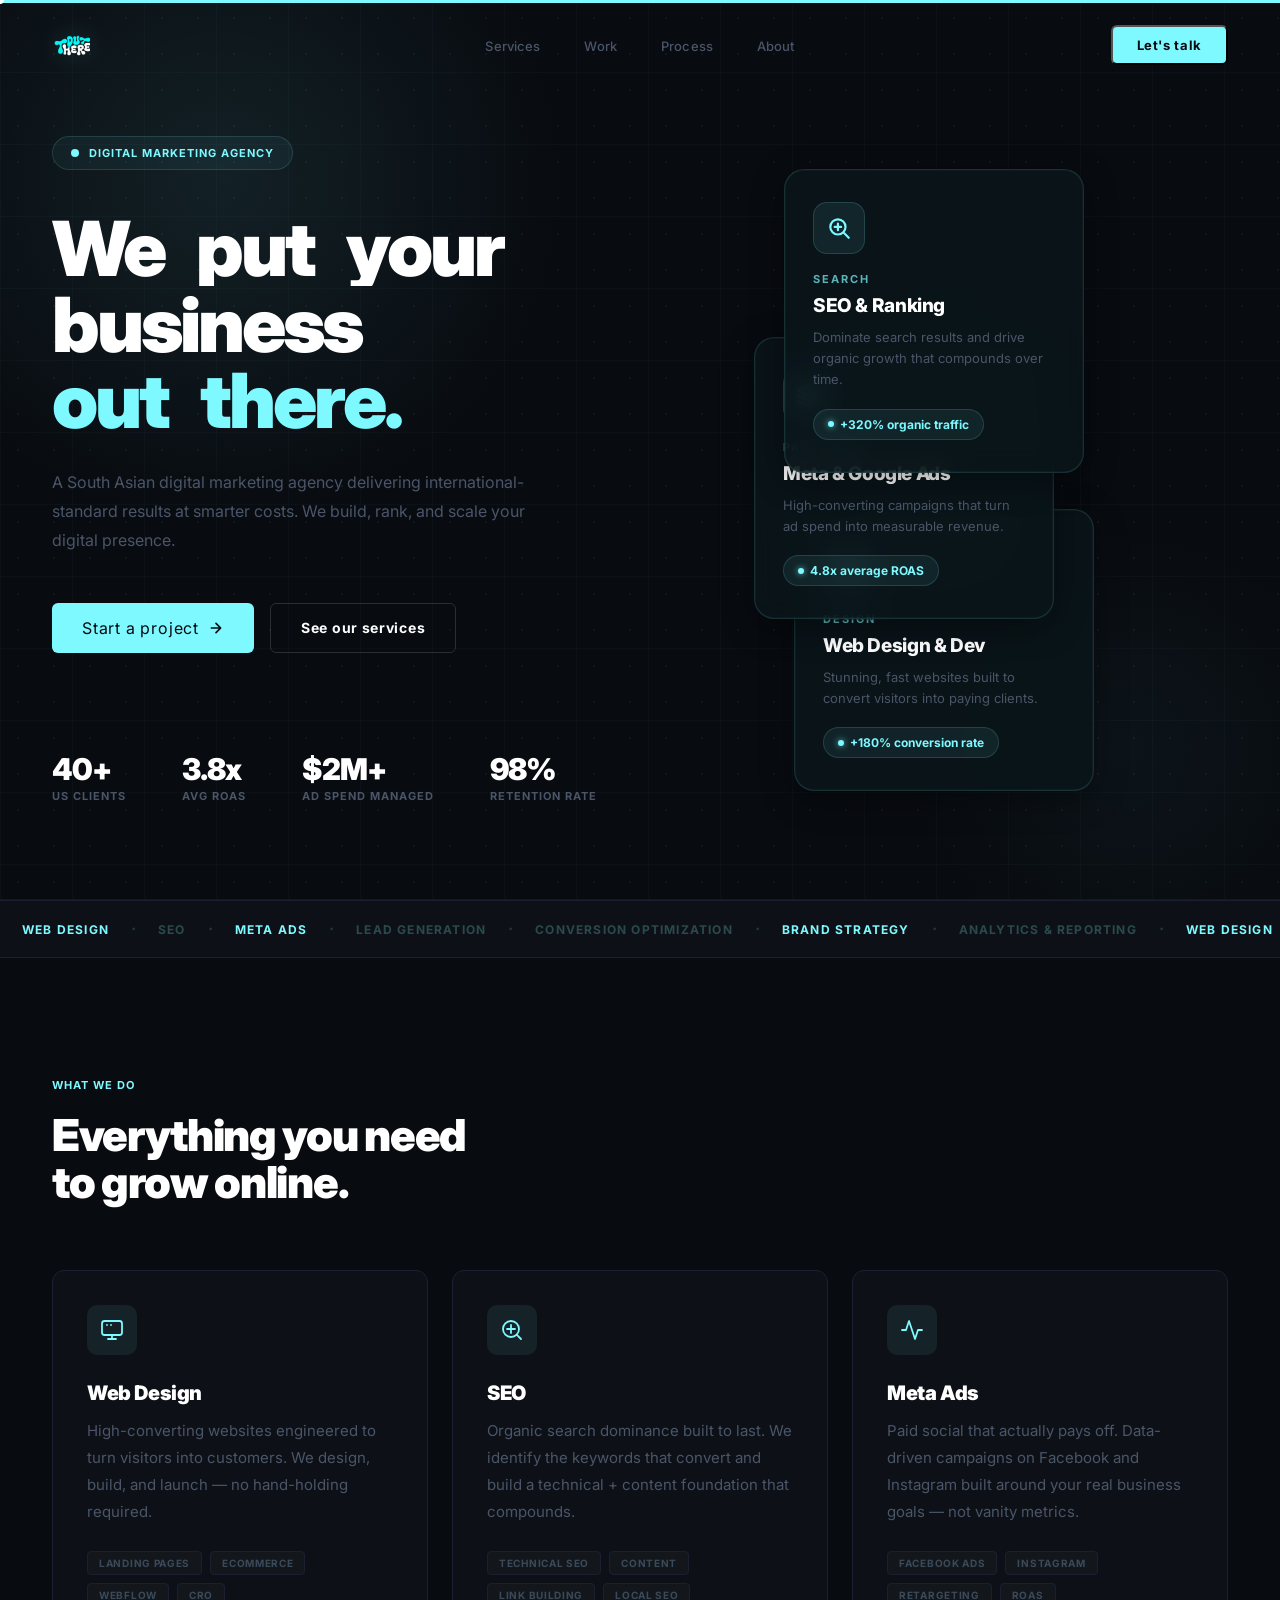
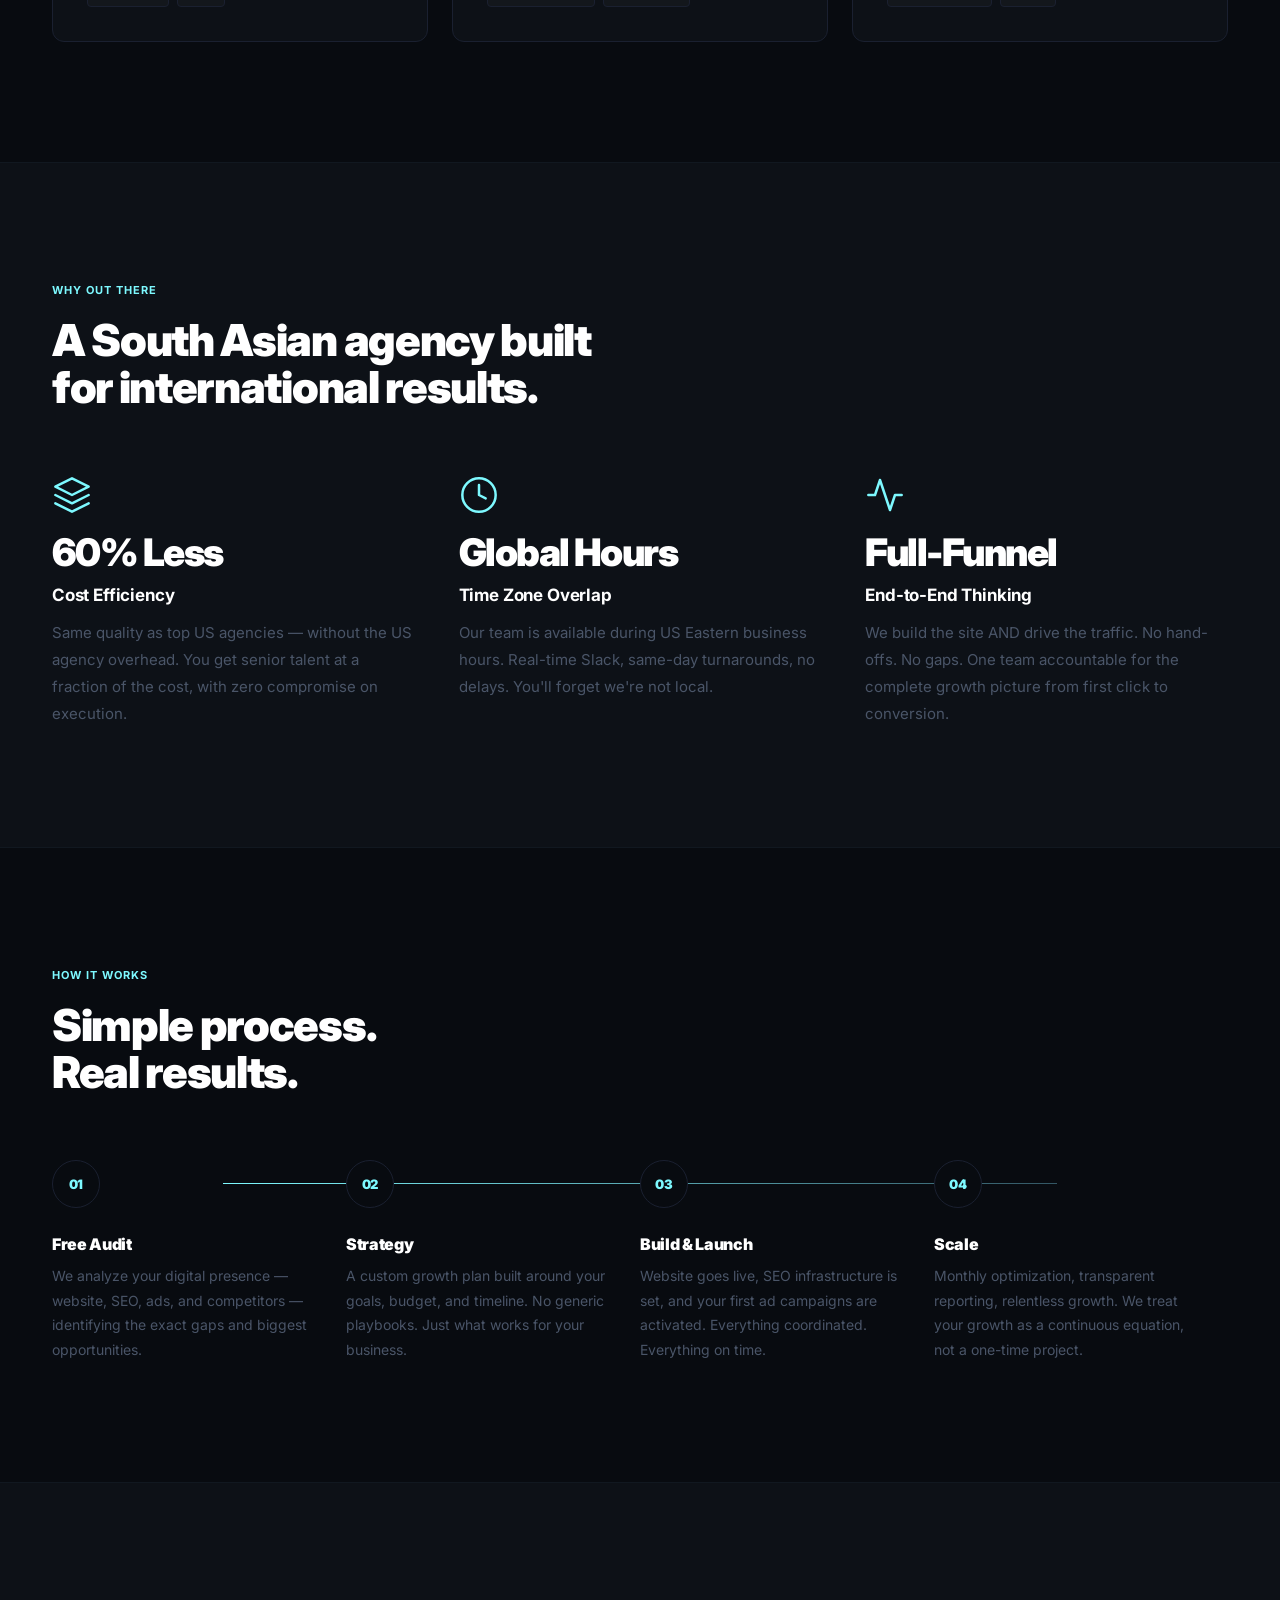
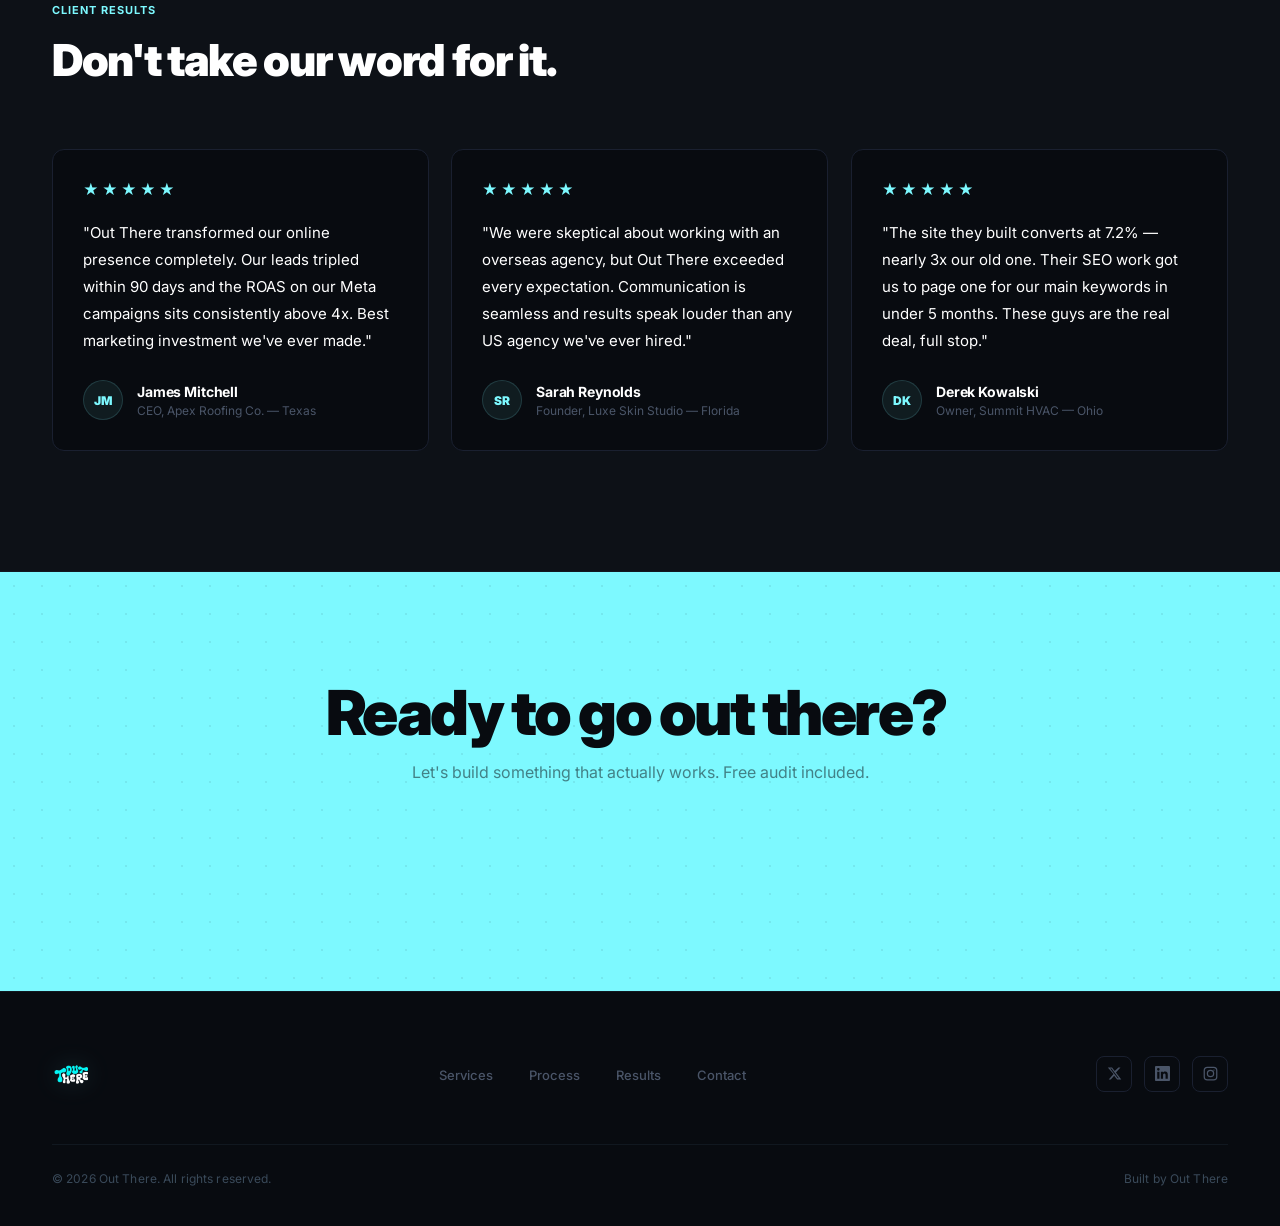
==== commit e7b91988: "Add files via upload new with the 3d floating cards" ====
--- a/index.html
+++ b/index.html
@@ -165,10 +165,161 @@
     ================================================ */
     #hero {
       min-height: 100vh;
-      display: flex; flex-direction:column; justify-content:center;
+      display: grid;
+      grid-template-columns: 1fr 1fr;
+      align-items: center;
       padding: 130px 52px 90px;
       position: relative; overflow:hidden;
       border-bottom: 1px solid var(--border-section);
+    }
+    .hero-content {
+      display: flex; flex-direction: column; justify-content: center;
+      grid-column: 1;
+    }
+    .hero-cards-wrap {
+      grid-column: 2;
+      display: flex; align-items: center; justify-content: center;
+      position: relative;
+      height: 100%;
+      min-height: 500px;
+      perspective: 1000px;
+    }
+
+    /* ══════════════════════════════════════════
+       3D FLOATING SERVICE CARDS
+    ══════════════════════════════════════════ */
+    .float-cards {
+      position: relative;
+      width: 360px;
+      height: 540px;
+      transform-style: preserve-3d;
+    }
+    .float-card {
+      position: absolute;
+      width: 300px;
+      background: rgba(10,22,26,0.85);
+      border: 1px solid rgba(125,249,255,0.12);
+      border-radius: 20px;
+      padding: 32px 28px;
+      backdrop-filter: blur(12px);
+      -webkit-backdrop-filter: blur(12px);
+      box-shadow: 0 8px 32px rgba(0,0,0,0.4), 0 0 0 0.5px rgba(125,249,255,0.08) inset;
+      transition: border-color 0.3s ease, box-shadow 0.3s ease;
+      cursor: default;
+    }
+    .float-card:hover {
+      border-color: rgba(125,249,255,0.4);
+      box-shadow: 0 16px 48px rgba(0,0,0,0.5), 0 0 32px rgba(125,249,255,0.08), 0 0 0 0.5px rgba(125,249,255,0.2) inset;
+    }
+    /* Card positions — stacked at offsets */
+    .float-card:nth-child(1) {
+      top: 0; left: 30px;
+      animation: floatA 6s ease-in-out infinite;
+      z-index: 3;
+    }
+    .float-card:nth-child(2) {
+      top: 168px; left: 0;
+      animation: floatB 7s ease-in-out infinite;
+      z-index: 2;
+    }
+    .float-card:nth-child(3) {
+      top: 340px; left: 40px;
+      animation: floatC 5.5s ease-in-out infinite;
+      z-index: 1;
+    }
+    @keyframes floatA {
+      0%,100% { transform: translateY(0px)   rotateX(2deg) rotateY(-4deg); }
+      50%      { transform: translateY(-14px) rotateX(-2deg) rotateY(2deg); }
+    }
+    @keyframes floatB {
+      0%,100% { transform: translateY(0px)   rotateX(-1deg) rotateY(3deg); }
+      50%      { transform: translateY(-10px) rotateX(3deg) rotateY(-3deg); }
+    }
+    @keyframes floatC {
+      0%,100% { transform: translateY(0px)   rotateX(3deg) rotateY(-2deg); }
+      50%      { transform: translateY(-12px) rotateX(-1deg) rotateY(4deg); }
+    }
+
+    /* Card icon */
+    .fc-icon {
+      width: 52px; height: 52px;
+      border-radius: 14px;
+      display: flex; align-items: center; justify-content: center;
+      margin-bottom: 18px;
+      background: rgba(125,249,255,0.08);
+      border: 1px solid rgba(125,249,255,0.15);
+    }
+    .fc-icon svg { width: 26px; height: 26px; stroke: var(--cyan); }
+
+    /* Card label */
+    .fc-label {
+      font-size: 11px;
+      font-weight: 700;
+      letter-spacing: 0.18em;
+      text-transform: uppercase;
+      color: var(--cyan);
+      margin-bottom: 8px;
+      opacity: 0.7;
+    }
+
+    /* Card title */
+    .fc-title {
+      font-size: 19px;
+      font-weight: 800;
+      color: var(--white);
+      margin-bottom: 10px;
+      letter-spacing: -0.02em;
+    }
+
+    /* Card desc */
+    .fc-desc {
+      font-size: 13px;
+      color: var(--muted);
+      line-height: 1.65;
+    }
+
+    /* Metric pill */
+    .fc-metric {
+      display: inline-flex;
+      align-items: center;
+      gap: 6px;
+      margin-top: 18px;
+      padding: 7px 14px;
+      background: rgba(125,249,255,0.07);
+      border: 1px solid rgba(125,249,255,0.15);
+      border-radius: 99px;
+      font-size: 12px;
+      font-weight: 700;
+      color: var(--cyan);
+    }
+    .fc-metric-dot {
+      width: 6px; height: 6px;
+      border-radius: 50%;
+      background: var(--cyan);
+      box-shadow: 0 0 6px rgba(125,249,255,0.8);
+      animation: metricPulse 2s ease-in-out infinite;
+    }
+    @keyframes metricPulse {
+      0%,100% { opacity: 1; transform: scale(1); }
+      50%      { opacity: 0.4; transform: scale(0.7); }
+    }
+
+    /* Ambient glow behind cards */
+    .hero-cards-wrap::before {
+      content: '';
+      position: absolute;
+      top: 50%; left: 50%;
+      transform: translate(-50%, -50%);
+      width: 320px; height: 420px;
+      background: radial-gradient(ellipse at center, rgba(125,249,255,0.05) 0%, transparent 70%);
+      pointer-events: none;
+    }
+
+    /* Responsive */
+    @media (max-width: 768px) {
+      #hero { grid-template-columns: 1fr; }
+      .hero-content { grid-column: 1; }
+      .hero-cards-wrap { display: none; }
     }
 
     /* Animated dot-grid background */
@@ -864,7 +1015,7 @@
 
   <!-- ── SPLASH ── -->
   <div id="splash" aria-hidden="true">
-    <img src="/outthere-logo.png" alt="OUT.THERE" />
+    <img src="outthere-logo.png" alt="OUT.THERE" />
   </div>
 
   <!-- ── LEAD MODAL ── -->
@@ -930,7 +1081,7 @@
        NAV
   ================================================ -->
   <nav id="nav">
-    <a href="#" class="nav-logo" aria-label="OUT.THERE home"><img src="/outthere-logo.png" alt="OUT.THERE" class="brand-logo" /></a>
+    <a href="#" class="nav-logo" aria-label="OUT.THERE home"><img src="outthere-logo.png" alt="OUT.THERE" class="brand-logo" /></a>
 
     <ul class="nav-links">
       <li><a href="#services">Services</a></li>
@@ -962,6 +1113,7 @@
     <div class="hero-glow"  aria-hidden="true"></div>
     <div class="hero-glow2" aria-hidden="true"></div>
 
+    <div class="hero-content">
     <!-- Badge -->
     <div class="hero-badge" aria-label="Digital Marketing Agency">
       <span class="badge-pulse" aria-hidden="true"></span>
@@ -995,6 +1147,53 @@
       </button>
       <a href="#services" class="btn-s">See our services</a>
     </div>
+    </div><!-- end .hero-content -->
+
+    <!-- 3D Floating Service Cards -->
+    <div class="hero-cards-wrap" aria-hidden="true">
+      <div class="float-cards">
+
+        <!-- Card 1: SEO -->
+        <div class="float-card">
+          <div class="fc-icon">
+            <svg viewBox="0 0 24 24" fill="none" stroke-width="2" stroke-linecap="round" stroke-linejoin="round">
+              <circle cx="11" cy="11" r="7"/><path d="M21 21l-4.35-4.35"/><path d="M11 8v6M8 11h6"/>
+            </svg>
+          </div>
+          <div class="fc-label">Search</div>
+          <div class="fc-title">SEO &amp; Ranking</div>
+          <div class="fc-desc">Dominate search results and drive organic growth that compounds over time.</div>
+          <div class="fc-metric"><span class="fc-metric-dot"></span>+320% organic traffic</div>
+        </div>
+
+        <!-- Card 2: Paid Ads -->
+        <div class="float-card">
+          <div class="fc-icon">
+            <svg viewBox="0 0 24 24" fill="none" stroke-width="2" stroke-linecap="round" stroke-linejoin="round">
+              <path d="M12 2L2 7l10 5 10-5-10-5z"/><path d="M2 17l10 5 10-5"/><path d="M2 12l10 5 10-5"/>
+            </svg>
+          </div>
+          <div class="fc-label">Paid Media</div>
+          <div class="fc-title">Meta &amp; Google Ads</div>
+          <div class="fc-desc">High-converting campaigns that turn ad spend into measurable revenue.</div>
+          <div class="fc-metric"><span class="fc-metric-dot"></span>4.8x average ROAS</div>
+        </div>
+
+        <!-- Card 3: Web Design -->
+        <div class="float-card">
+          <div class="fc-icon">
+            <svg viewBox="0 0 24 24" fill="none" stroke-width="2" stroke-linecap="round" stroke-linejoin="round">
+              <rect x="2" y="3" width="20" height="14" rx="2"/><path d="M8 21h8M12 17v4"/>
+            </svg>
+          </div>
+          <div class="fc-label">Design</div>
+          <div class="fc-title">Web Design &amp; Dev</div>
+          <div class="fc-desc">Stunning, fast websites built to convert visitors into paying clients.</div>
+          <div class="fc-metric"><span class="fc-metric-dot"></span>+180% conversion rate</div>
+        </div>
+
+      </div>
+    </div>
 
     <!-- Stats -->
     <div class="hero-stats" aria-label="Agency statistics">
@@ -1307,7 +1506,7 @@
   ================================================ -->
   <footer>
     <div class="foot-main">
-      <a href="#" class="foot-logo" aria-label="OUT.THERE home"><img src="/outthere-logo.png" alt="OUT.THERE" class="brand-logo" /></a>
+      <a href="#" class="foot-logo" aria-label="OUT.THERE home"><img src="outthere-logo.png" alt="OUT.THERE" class="brand-logo" /></a>
 
       <ul class="foot-nav">
         <li><a href="#services">Services</a></li>
@@ -1369,7 +1568,7 @@
       ring.style.left = rx + 'px';
       ring.style.top  = ry + 'px';
       requestAnimationFrame(followRing);
-  
+    })();
 
     /* ─── SPLASH ZOOM-INTO-SITE ───────────────────────── */
     const splash = document.getElementById('splash');
@@ -1393,6 +1592,37 @@
     const leadSuccess = document.getElementById('lead-success');
     const leadSubmit  = document.getElementById('lead-submit');
 
+    // Defined at this scope so closeLead and the form can both access it
+    function handleSubmit(e) {
+      e.preventDefault();
+      e.stopPropagation();
+
+      const name    = (leadForm.querySelector('[name="name"]').value    || '').trim();
+      const phone   = (leadForm.querySelector('[name="phone"]').value   || '').trim();
+      const email   = (leadForm.querySelector('[name="email"]').value   || '').trim();
+      const service = (leadForm.querySelector('[name="service"]').value || '').trim();
+      if (!name || !phone || !email || !service) return;
+
+      // Disable button immediately — prevents any double fire
+      leadSubmit.disabled = true;
+      leadSubmit.textContent = 'Sending…';
+
+      const payload = new URLSearchParams();
+      payload.append('Full name', name);
+      payload.append('email', email);
+      payload.append('Phone number', phone);
+      payload.append('service', service);
+
+      fetch('https://hooks.zapier.com/hooks/catch/27783208/4bdybdv/', {
+        method: 'POST',
+        body: payload
+      })
+      .finally(() => {
+        leadForm.style.display = 'none';
+        leadSuccess.style.display = 'block';
+      });
+    }
+
     function openLead() {
       leadOverlay.classList.add('vis');
       leadOverlay.setAttribute('aria-hidden', 'false');
@@ -1402,19 +1632,26 @@
         first && first.focus();
       }, 80);
     }
+
     function closeLead() {
       leadOverlay.classList.remove('vis');
       leadOverlay.setAttribute('aria-hidden', 'true');
       document.body.style.overflow = '';
-      // reset after close
       setTimeout(() => {
         if (leadForm && leadSuccess) {
           leadForm.style.display = '';
           leadSuccess.style.display = 'none';
           leadForm.reset();
-          if (leadSubmit) { leadSubmit.disabled = false; leadSubmit.innerHTML = 'Send inquiry <svg width="16" height="16" viewBox="0 0 24 24" fill="none" stroke="currentColor" stroke-width="2.5" stroke-linecap="round" stroke-linejoin="round"><path d="M5 12h14M12 5l7 7-7 7"/></svg>'; }
+          if (leadSubmit) {
+            leadSubmit.disabled = false;
+            leadSubmit.innerHTML = 'Send inquiry <svg width="16" height="16" viewBox="0 0 24 24" fill="none" stroke="currentColor" stroke-width="2.5" stroke-linecap="round" stroke-linejoin="round"><path d="M5 12h14M12 5l7 7-7 7"/></svg>';
+          }
         }
       }, 320);
+    }
+
+    if (leadForm) {
+      leadForm.addEventListener('submit', handleSubmit);
     }
 
     document.querySelectorAll('[data-open-lead]').forEach(btn => {
@@ -1424,40 +1661,7 @@
     leadOverlay && leadOverlay.addEventListener('click', e => { if (e.target === leadOverlay) closeLead(); });
     document.addEventListener('keydown', e => { if (e.key === 'Escape' && leadOverlay.classList.contains('vis')) closeLead(); });
 
-    if (leadForm) {
-      let isSubmitting = false;
-      leadForm.addEventListener('submit', e => {
-        e.preventDefault();
-        if (isSubmitting) return;
-        const data = new FormData(leadForm);
-        const name = (data.get('name') || '').toString().trim();
-        const phone = (data.get('phone') || '').toString().trim();
-        const email = (data.get('email') || '').toString().trim();
-        const service = (data.get('service') || '').toString().trim();
-        if (!name || !phone || !email || !service) return;
-
-        isSubmitting = true;
-        leadSubmit.disabled = true;
-        leadSubmit.textContent = 'Sending…';
-
-        // Send data to Zapier webhook → Google Sheets
-        fetch('https://hooks.zapier.com/hooks/catch/27783208/4bdybdv/', {
-          method: 'POST',
-          headers: { 'Content-Type': 'application/x-www-form-urlencoded' },
-          body: new URLSearchParams({ "Full name": name, "email": email, "Phone number": phone, "service": service }).toString()
-        })
-        .then(() => {
-          leadForm.style.display = 'none';
-          leadSuccess.style.display = 'block';
-        })
-        .catch(() => {
-          leadForm.style.display = 'none';
-          leadSuccess.style.display = 'block';
-        });
-      });
-    }
-
-  })();
+
 
     // Hide cursor when leaving window
     document.addEventListener('mouseleave', () => { dot.style.opacity='0'; ring.style.opacity='0'; });
@@ -1662,11 +1866,8 @@
     sections.forEach(s => activeObs.observe(s));
 
 
-
     /* ─── SPLASH ZOOM-INTO-SITE ───────────────────────── */
-    const splash = document.getElementById('splash');
     if (splash) {
-      // Hold for the splash-in animation, then zoom out
       setTimeout(() => {
         splash.classList.add('zoom');
         setTimeout(() => {
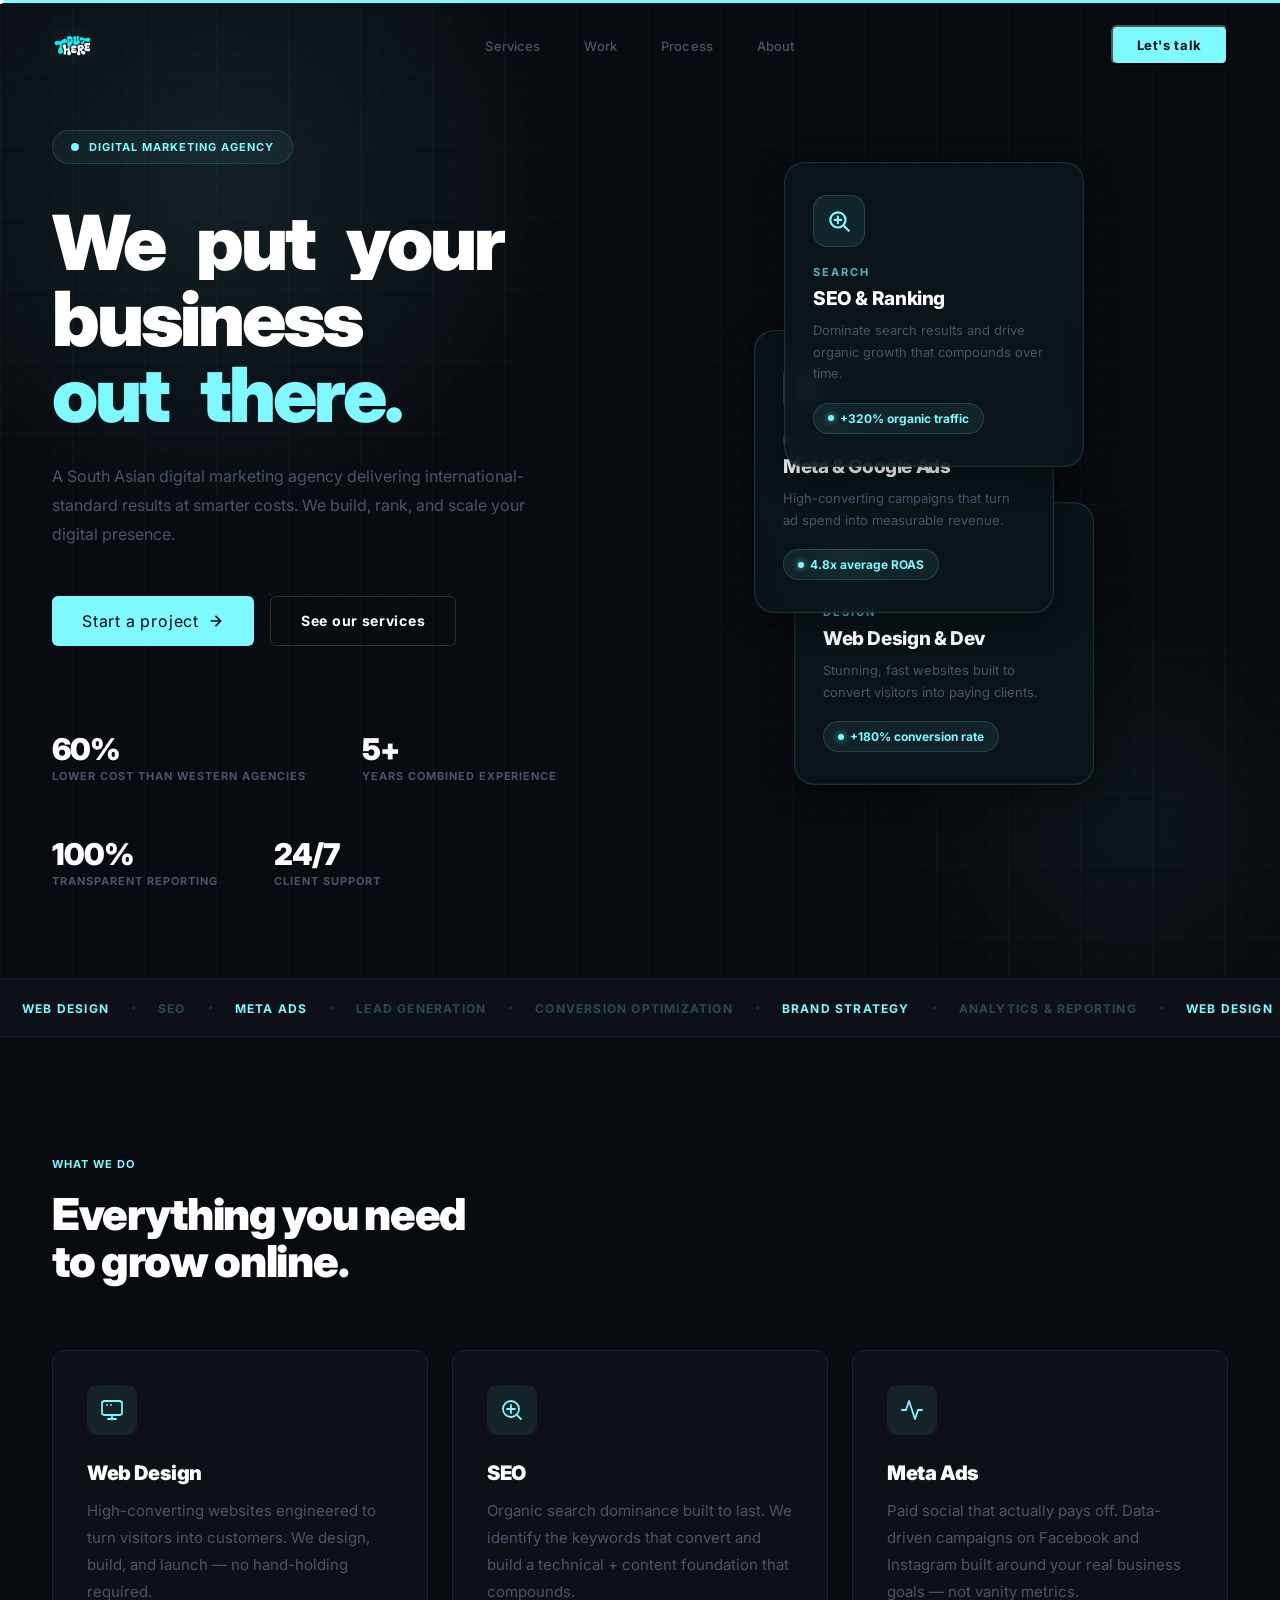
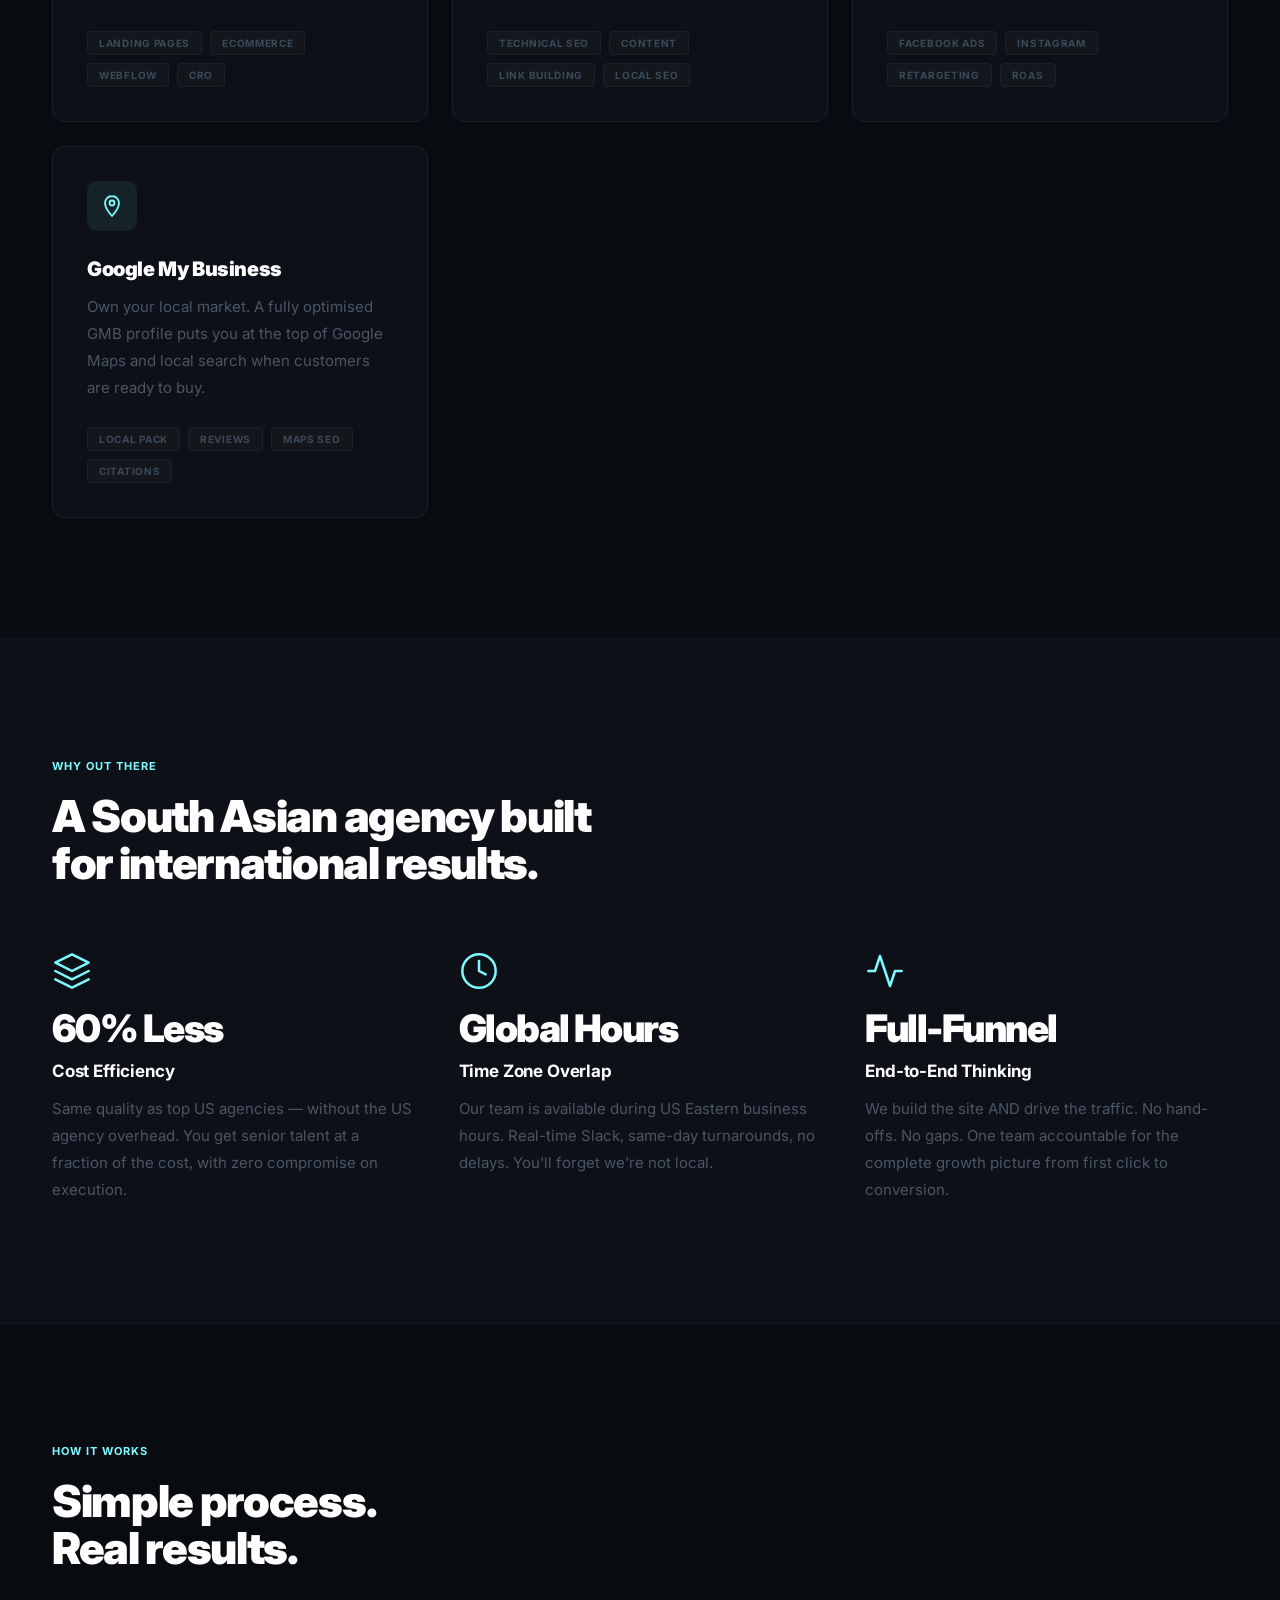
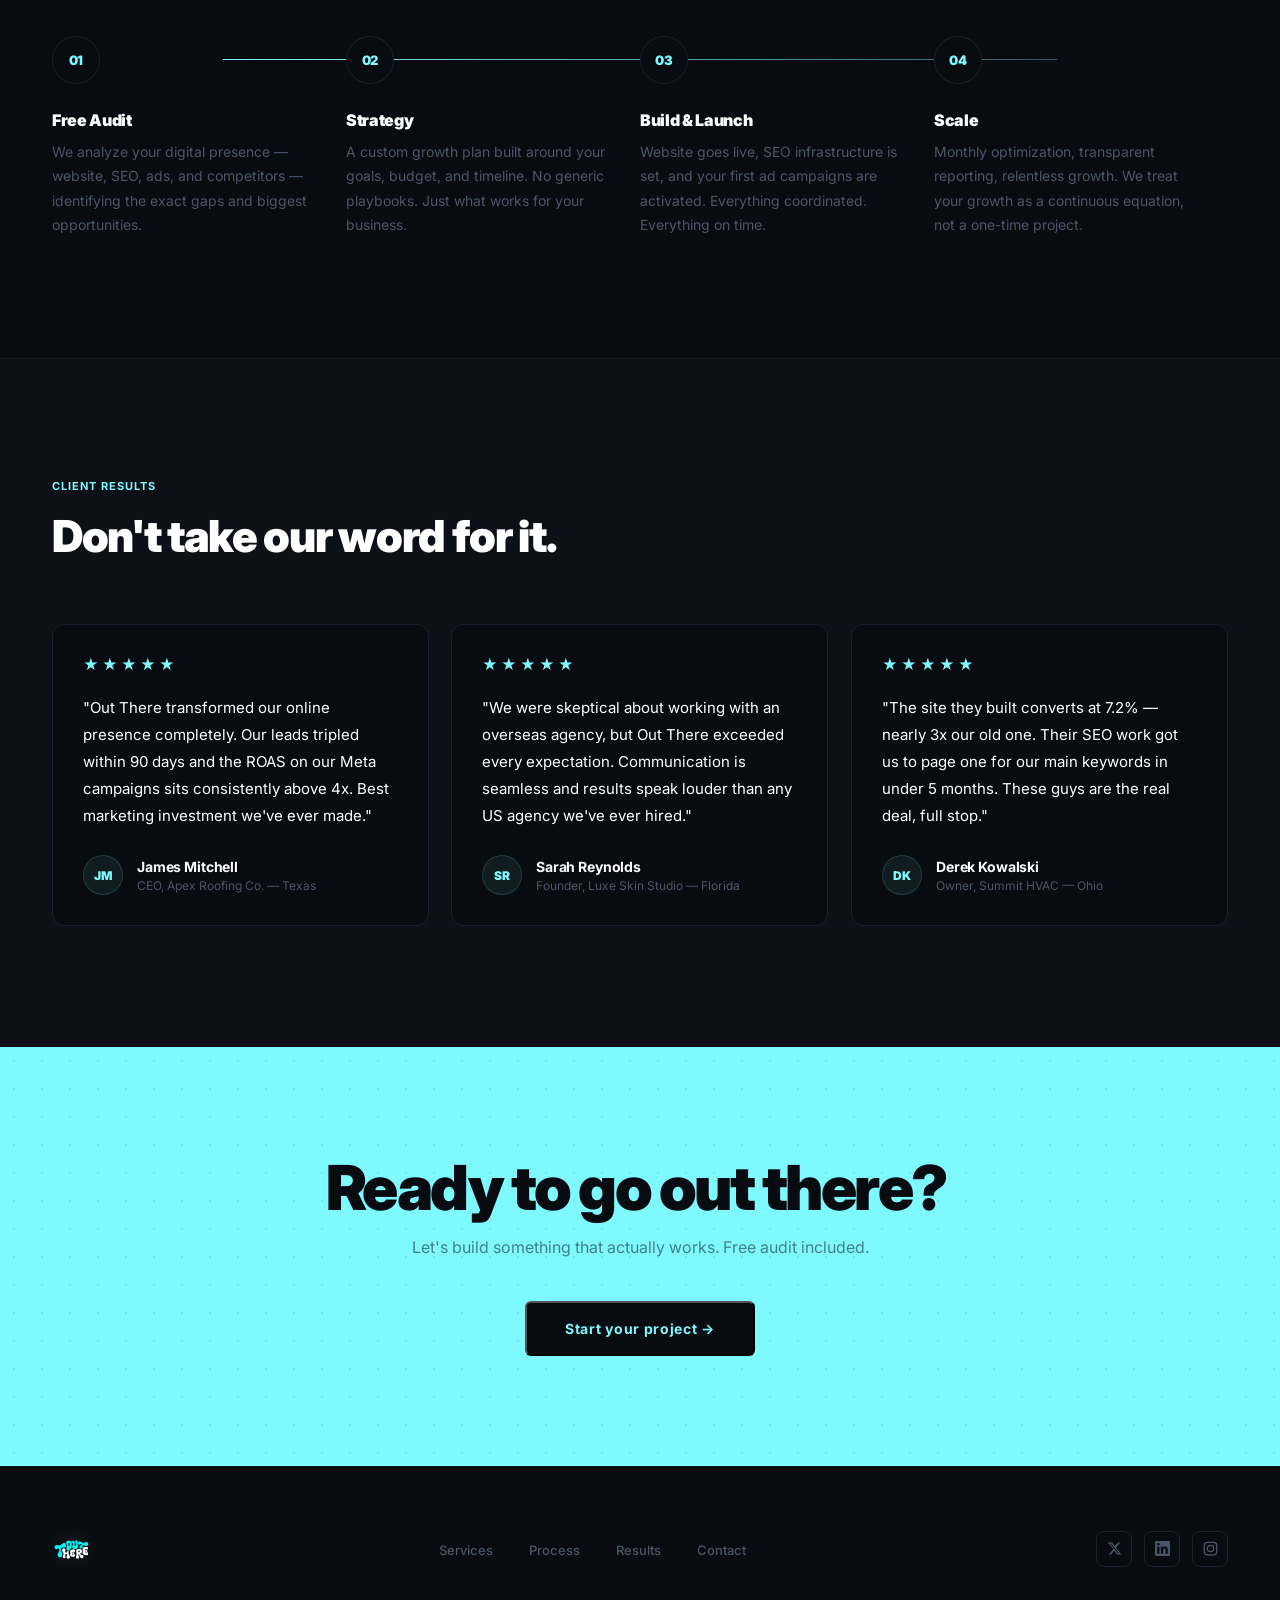
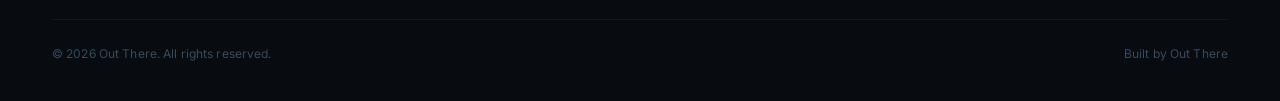
==== commit db1d182c: "Add files via upload added fixed zapier along with services page" ====
--- a/index.html
+++ b/index.html
@@ -813,6 +813,7 @@
       #hero { padding:100px 24px 64px; }
       .sec { padding:80px 24px; }
 
+      .svc-grid { grid-template-columns: 1fr !important; }
       .svc-grid,
       .why-grid,
       .testi-grid { grid-template-columns:1fr; }
@@ -1196,22 +1197,22 @@
     </div>
 
     <!-- Stats -->
-    <div class="hero-stats" aria-label="Agency statistics">
+    <div class="hero-stats" aria-label="Agency highlights">
       <div class="stat">
-        <span class="stat-n" data-count="40" data-suffix="+">0+</span>
-        <span class="stat-l">US Clients</span>
+        <span class="stat-n" data-count="60" data-suffix="%">0%</span>
+        <span class="stat-l">Lower Cost Than Western Agencies</span>
       </div>
       <div class="stat">
-        <span class="stat-n" data-count="3.8" data-suffix="x" data-float="1">0x</span>
-        <span class="stat-l">Avg ROAS</span>
+        <span class="stat-n" data-count="5" data-suffix="+">0+</span>
+        <span class="stat-l">Years Combined Experience</span>
       </div>
       <div class="stat">
-        <span class="stat-n" data-count="2" data-suffix="M+" data-prefix="$">$0M+</span>
-        <span class="stat-l">Ad Spend Managed</span>
+        <span class="stat-n" data-count="100" data-suffix="%">0%</span>
+        <span class="stat-l">Transparent Reporting</span>
       </div>
       <div class="stat">
-        <span class="stat-n" data-count="98" data-suffix="%">0%</span>
-        <span class="stat-l">Retention Rate</span>
+        <span class="stat-n" data-count="24" data-suffix="/7">0/7</span>
+        <span class="stat-l">Client Support</span>
       </div>
     </div>
   </section>
@@ -1292,7 +1293,7 @@
     <div class="svc-grid">
 
       <!-- Web Design -->
-      <div class="svc-card rv rv-d1" tabindex="0" aria-label="Web Design service">
+      <div class="svc-card rv rv-d1" tabindex="0" aria-label="Web Design service" onclick="window.location='web-design.html'" style="cursor:pointer;">
         <div class="svc-icon" aria-hidden="true">
           <svg width="24" height="24" viewBox="0 0 24 24" fill="none" stroke="currentColor" stroke-width="1.8" stroke-linecap="round" stroke-linejoin="round">
             <rect x="2" y="3" width="20" height="14" rx="2.5"/>
@@ -1311,7 +1312,7 @@
       </div>
 
       <!-- SEO -->
-      <div class="svc-card rv rv-d2" tabindex="0" aria-label="SEO service">
+      <div class="svc-card rv rv-d2" tabindex="0" aria-label="SEO service" onclick="window.location='seo.html'" style="cursor:pointer;">
         <div class="svc-icon" aria-hidden="true">
           <svg width="24" height="24" viewBox="0 0 24 24" fill="none" stroke="currentColor" stroke-width="1.8" stroke-linecap="round" stroke-linejoin="round">
             <circle cx="11" cy="11" r="8"/>
@@ -1330,7 +1331,7 @@
       </div>
 
       <!-- Meta Ads -->
-      <div class="svc-card rv rv-d3" tabindex="0" aria-label="Meta Ads service">
+      <div class="svc-card rv rv-d3" tabindex="0" aria-label="Meta Ads service" onclick="window.location='meta-ads.html'" style="cursor:pointer;">
         <div class="svc-icon" aria-hidden="true">
           <svg width="24" height="24" viewBox="0 0 24 24" fill="none" stroke="currentColor" stroke-width="1.8" stroke-linecap="round" stroke-linejoin="round">
             <polyline points="22 12 18 12 15 21 9 3 6 12 2 12"/>
@@ -1343,6 +1344,24 @@
           <span class="svc-tag">Instagram</span>
           <span class="svc-tag">Retargeting</span>
           <span class="svc-tag">ROAS</span>
+        </div>
+      </div>
+
+      <!-- Google My Business -->
+      <div class="svc-card rv rv-d4" tabindex="0" aria-label="Google My Business service" onclick="window.location='gmb.html'" style="cursor:pointer;">
+        <div class="svc-icon" aria-hidden="true">
+          <svg width="24" height="24" viewBox="0 0 24 24" fill="none" stroke="currentColor" stroke-width="1.8" stroke-linecap="round" stroke-linejoin="round">
+            <path d="M12 2C8.13 2 5 5.13 5 9c0 5.25 7 13 7 13s7-7.75 7-13c0-3.87-3.13-7-7-7z"/>
+            <circle cx="12" cy="9" r="2.5"/>
+          </svg>
+        </div>
+        <h3 class="svc-title">Google My Business</h3>
+        <p class="svc-desc">Own your local market. A fully optimised GMB profile puts you at the top of Google Maps and local search when customers are ready to buy.</p>
+        <div class="svc-tags">
+          <span class="svc-tag">Local Pack</span>
+          <span class="svc-tag">Reviews</span>
+          <span class="svc-tag">Maps SEO</span>
+          <span class="svc-tag">Citations</span>
         </div>
       </div>
 
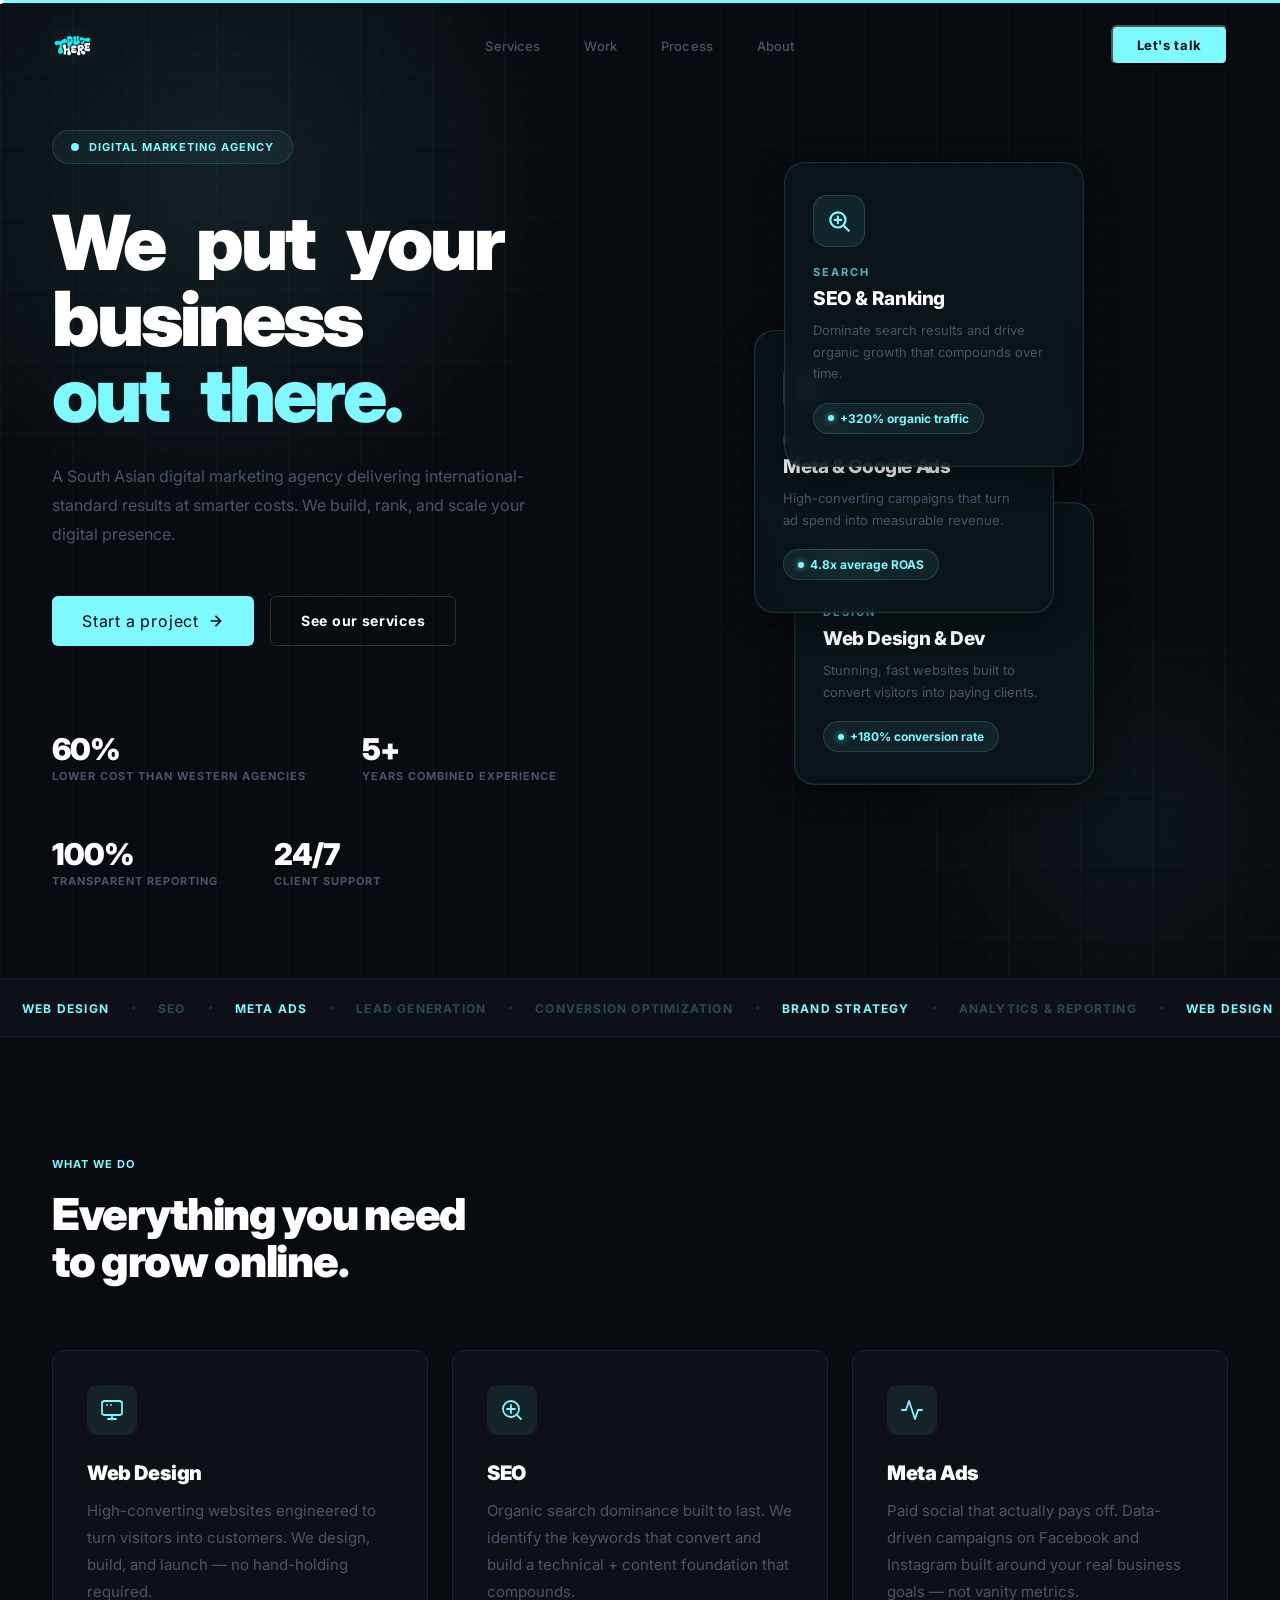
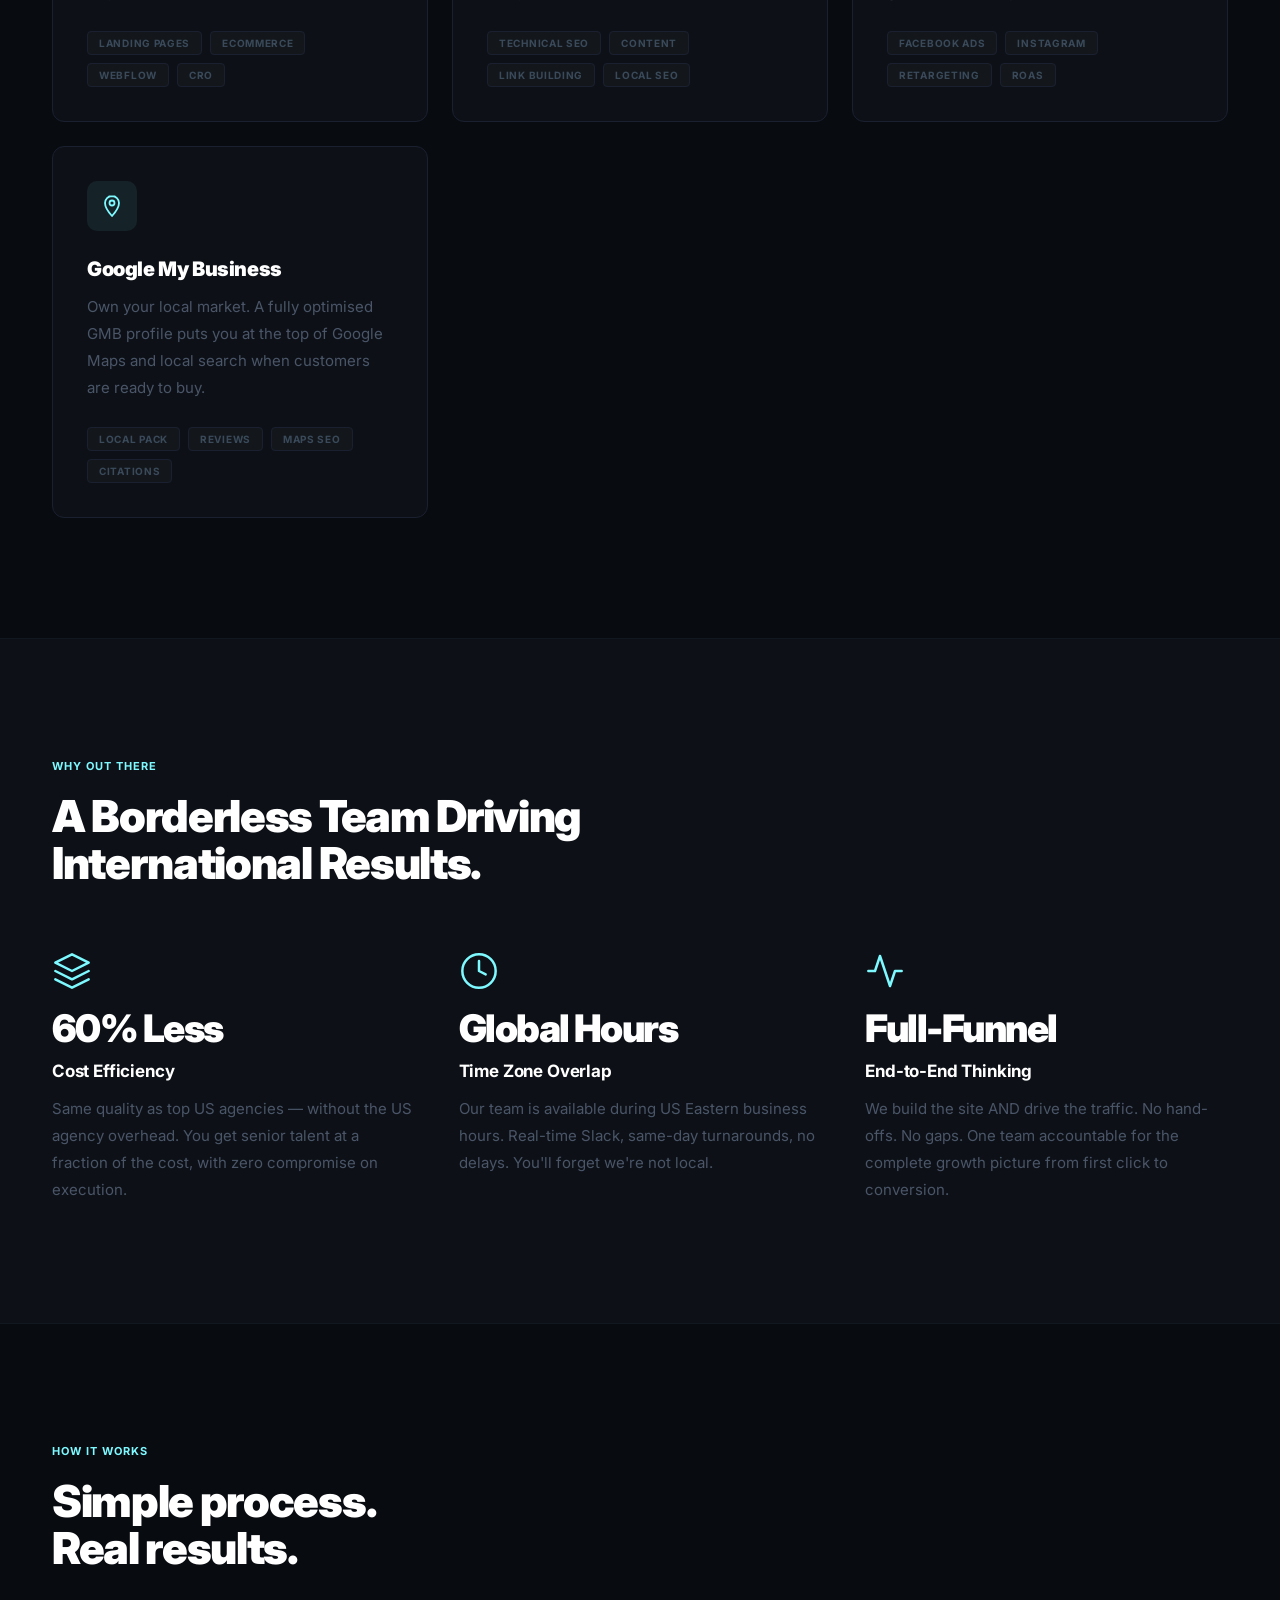
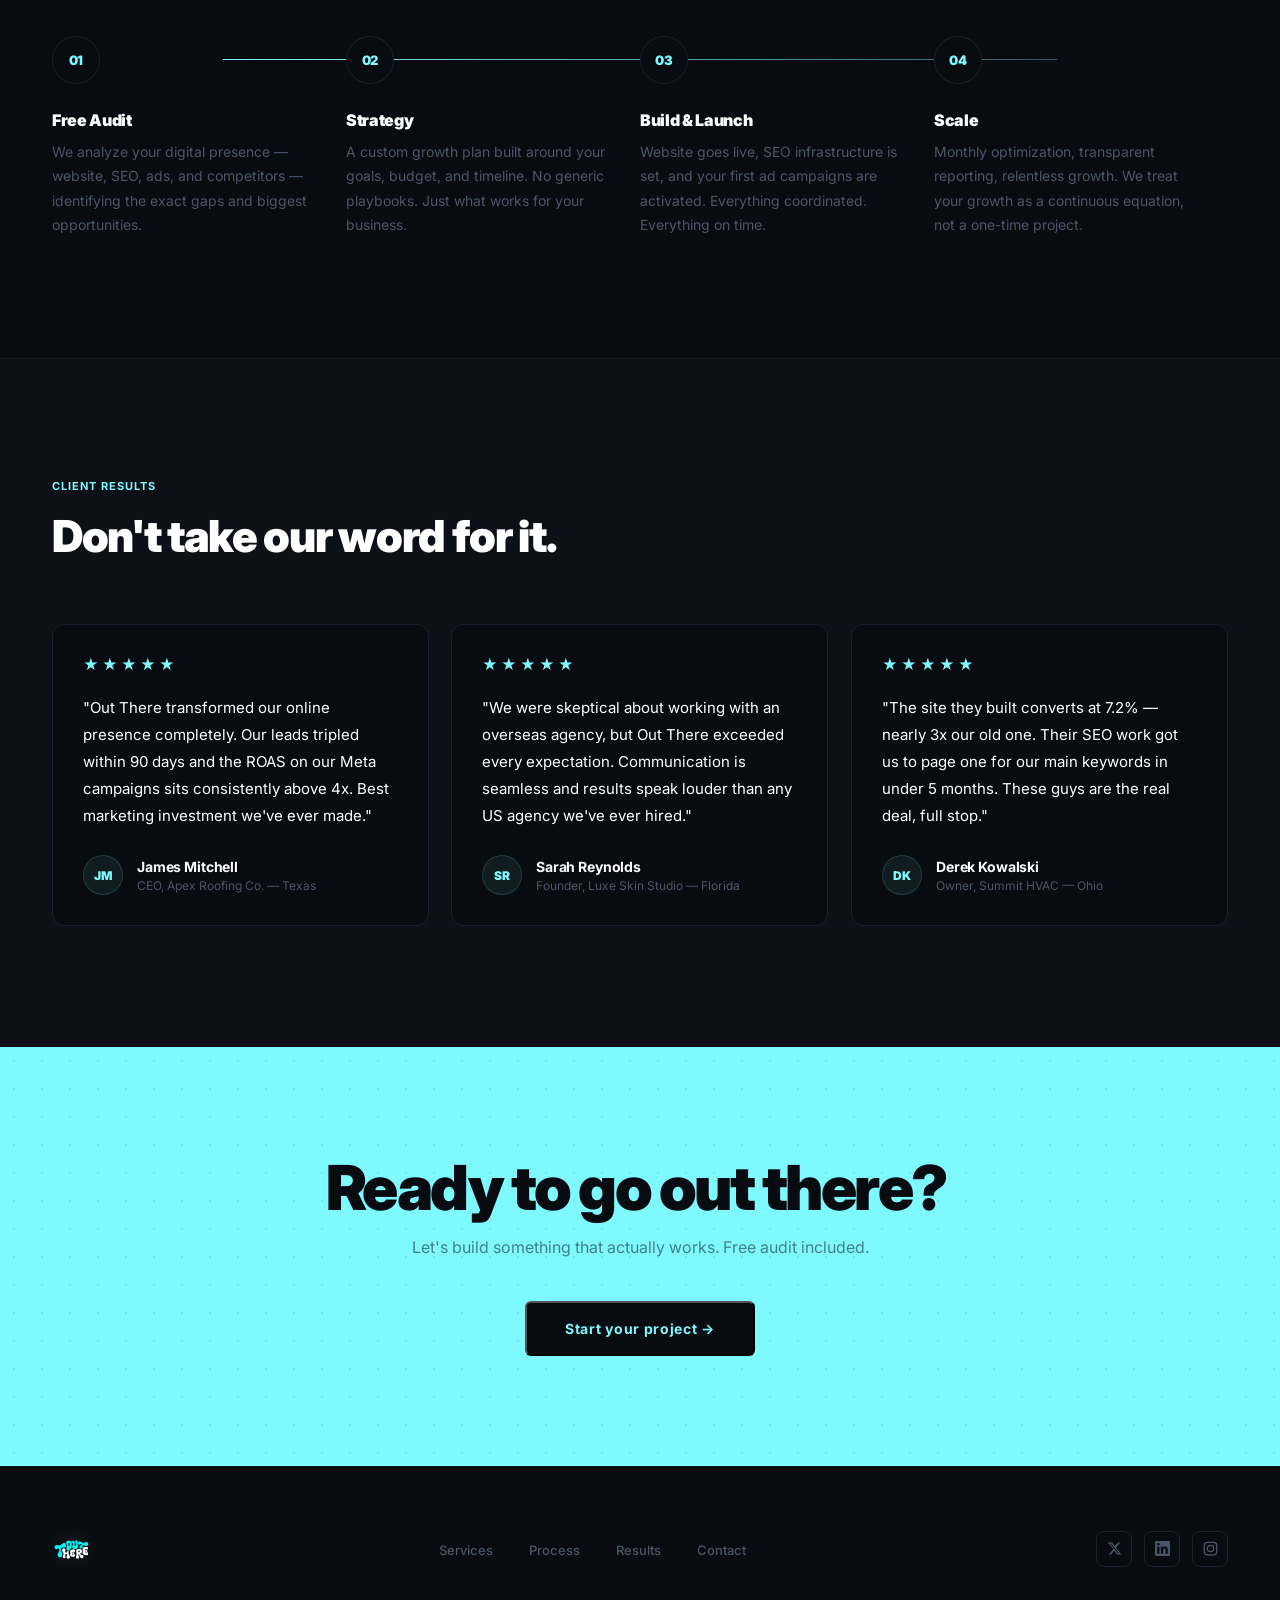
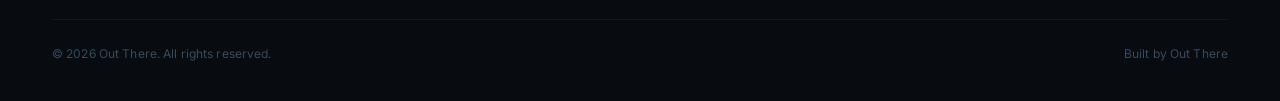
==== commit 796f8db3: "Add files via upload" ====
--- a/index.html
+++ b/index.html
@@ -1373,7 +1373,7 @@
   ================================================ -->
   <section class="sec" id="why" style="background:var(--bg2);" aria-label="Why Out There">
     <span class="sec-label rv">Why Out There</span>
-    <h2 class="sec-h2 rv rv-d1">A South Asian agency built<br>for international results.</h2>
+    <h2 class="sec-h2 rv rv-d1">A Borderless Team Driving International Results.</h2>
 
     <div class="why-grid">
 
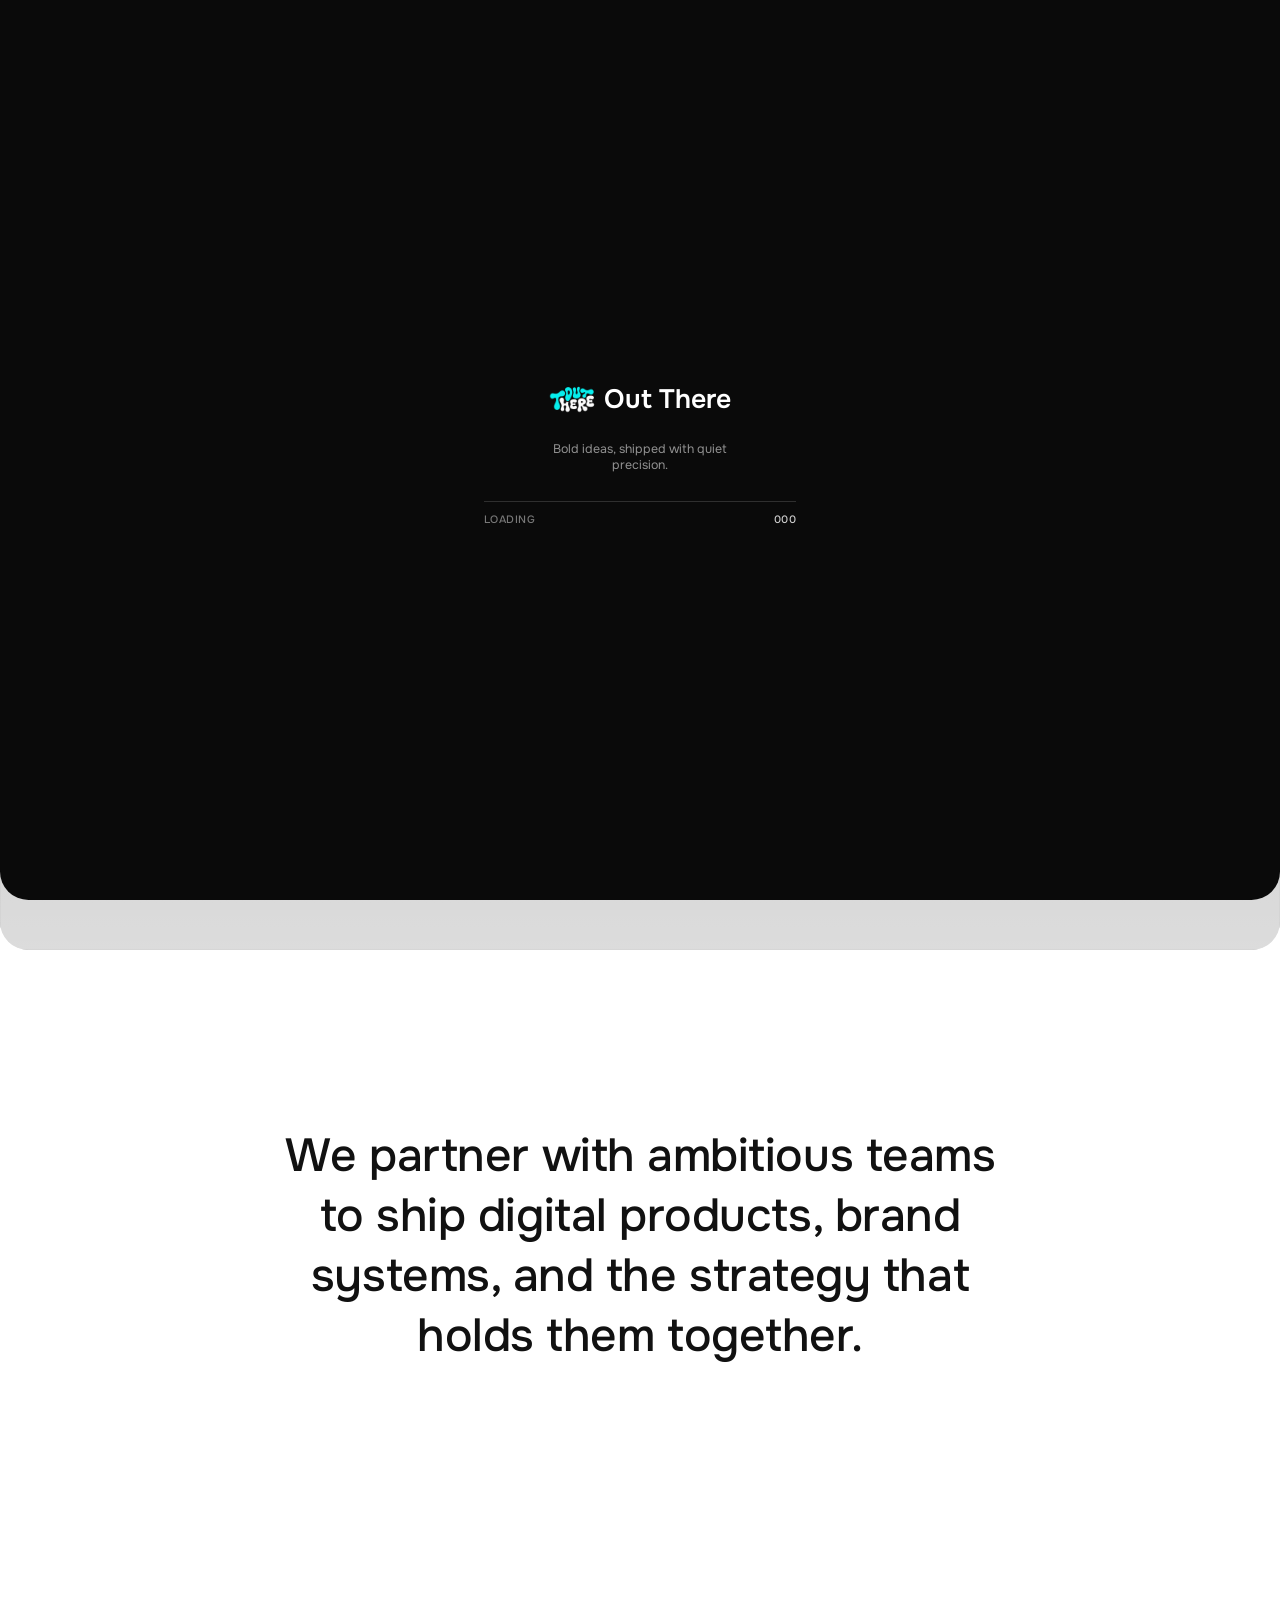
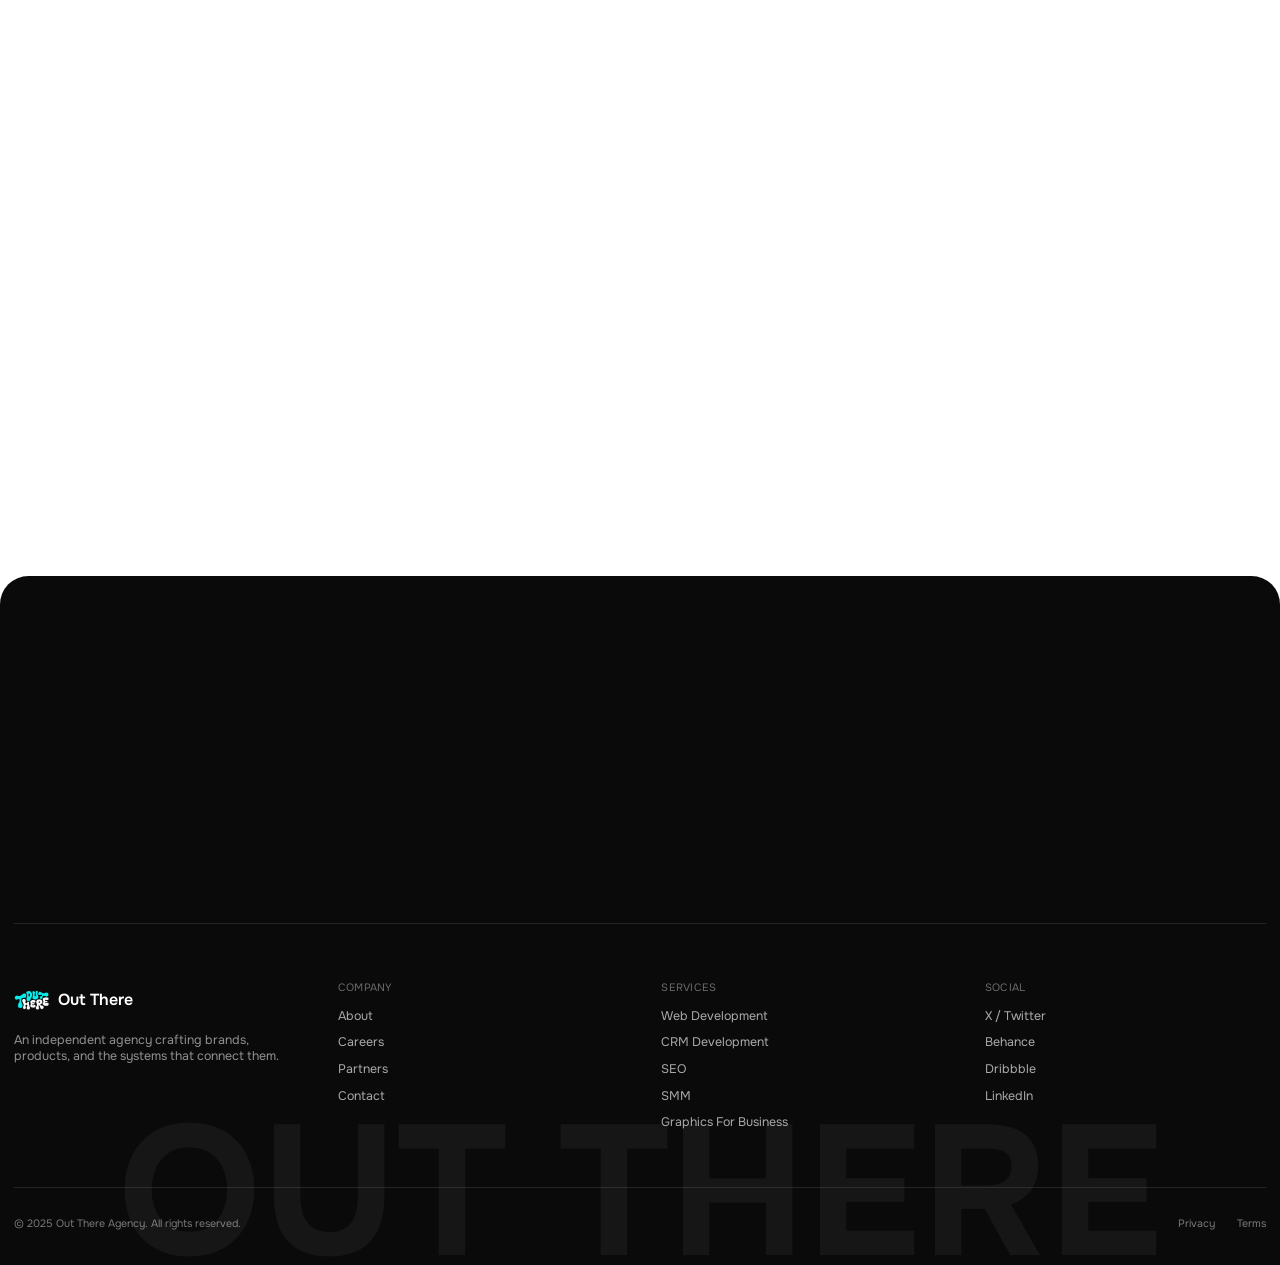
==== commit 923d1849: "Add files via upload" ====
--- a/index.html
+++ b/index.html
@@ -1,1904 +1,1220 @@
 <!DOCTYPE html>
 <html lang="en">
 <head>
-  <meta charset="UTF-8">
-  <meta name="viewport" content="width=device-width, initial-scale=1.0">
-  <title>OUT.THERE — Digital Marketing Agency</title>
-  <meta name="description" content="A South Asian digital marketing agency delivering international-standard results. Web Design, SEO, Meta Ads.">
-  <link rel="preconnect" href="https://fonts.googleapis.com">
-  <link rel="preconnect" href="https://fonts.gstatic.com" crossorigin>
-  <link href="https://fonts.googleapis.com/css2?family=Inter:wght@400;500;700;900&display=swap" rel="stylesheet">
-
-  <style>
-    /* ================================================
-       ROOT VARIABLES & RESET
-    ================================================ */
-    :root {
-      --bg: #080b10;
-      --bg2: #0d1117;
-      --border: #1a2030;
-      --border-section: #111820;
-      --cyan: #7df9ff;
-      --cyan-glow: rgba(125,249,255,0.07);
-      --cyan-glow2: rgba(125,249,255,0.12);
-      --white: #ffffff;
-      --muted: #4a5568;
-      --subtle: #3a4a5a;
-    }
-
-    *, *::before, *::after { margin:0; padding:0; box-sizing:border-box; }
-
-    html { scroll-behavior: smooth; font-size: 16px; }
-
-    body {
-      font-family: 'Inter', sans-serif;
-      background: var(--bg);
-      color: var(--white);
-      overflow-x: hidden;
-      cursor: none;
-    }
-
-    img, svg { display: block; }
-    button { font-family: inherit; }
-
-    /* ================================================
-       CUSTOM CURSOR
-    ================================================ */
-    #cur-dot {
-      position: fixed;
-      width: 8px; height: 8px;
-      border-radius: 50%;
-      background: var(--white);
-      pointer-events: none;
-      z-index: 99999;
-      transform: translate(-50%, -50%);
-      transition: width .18s ease, height .18s ease, background .18s ease;
-      will-change: left, top;
-    }
-    #cur-ring {
-      position: fixed;
-      width: 34px; height: 34px;
-      border-radius: 50%;
-      border: 1px solid rgba(125,249,255,.28);
-      pointer-events: none;
-      z-index: 99998;
-      transform: translate(-50%, -50%);
-      transition: width .3s ease, height .3s ease, border-color .3s ease, opacity .3s ease;
-      will-change: left, top;
-    }
-    #cur-dot.hov  { width: 14px; height: 14px; background: var(--cyan); }
-    #cur-ring.hov { width: 46px; height: 46px; border-color: var(--cyan); }
-
-    /* ================================================
-       TOP CYAN BORDER
-    ================================================ */
-    .top-line {
-      position: fixed; top:0; left:0; width:100%; height:3px;
-      background: var(--cyan); z-index: 9999;
-    }
-
-    /* ================================================
-       NAV
-    ================================================ */
-    nav {
-      position: fixed; top: 3px; left:0; width:100%;
-      padding: 22px 52px;
-      display: flex; align-items: center; justify-content: space-between;
-      z-index: 9000;
-      transition: background .45s ease, padding .3s ease, border-bottom-color .45s ease;
-      border-bottom: 1px solid transparent;
-    }
-    nav.scrolled {
-      background: rgba(8,11,16,.87);
-      backdrop-filter: blur(14px);
-      -webkit-backdrop-filter: blur(14px);
-      padding: 15px 52px;
-      border-bottom-color: rgba(26,32,48,.55);
-    }
-
-    .nav-logo {
-      font-weight: 900; font-size: 19px;
-      letter-spacing: -0.04em;
-      text-decoration: none; color: var(--white);
-      user-select: none;
-    }
-    .nav-logo .dot { color: var(--cyan); }
-
-    .nav-links {
-      position: absolute; left: 50%; transform: translateX(-50%);
-      display: flex; gap: 44px; list-style: none;
-    }
-    .nav-links a {
-      font-size: 13px; font-weight: 500;
-      color: var(--muted); text-decoration: none;
-      transition: color .2s ease;
-      letter-spacing: .01em;
-    }
-    .nav-links a:hover { color: var(--white); }
-
-    .nav-cta {
-      background: var(--cyan); color: var(--bg);
-      font-size: 13px; font-weight: 700; letter-spacing: .05em;
-      padding: 10px 24px; border-radius: 6px; text-decoration: none;
-      transition: opacity .2s ease, transform .2s ease, box-shadow .2s ease;
-      cursor: none;
-    }
-    .nav-cta:hover {
-      opacity: .88;
-      transform: translateY(-1px);
-      box-shadow: 0 6px 24px rgba(125,249,255,.22);
-    }
-
-    /* Hamburger */
-    .ham { display:none; flex-direction:column; gap:5px; cursor:none; padding:4px; background:none; border:none; }
-    .ham span { display:block; width:24px; height:2px; background:var(--white); border-radius:2px; transition: transform .3s ease, opacity .3s ease; }
-    .ham.open span:nth-child(1) { transform: translateY(7px) rotate(45deg); }
-    .ham.open span:nth-child(2) { opacity:0; transform: scaleX(0); }
-    .ham.open span:nth-child(3) { transform: translateY(-7px) rotate(-45deg); }
-
-    /* Mobile Menu */
-    .mob-menu {
-      display:none;
-      position: fixed; inset:0; top:3px;
-      background: var(--bg);
-      z-index: 8999;
-      flex-direction: column; align-items:center; justify-content:center; gap:36px;
-      opacity:0; transition: opacity .35s ease;
-    }
-    .mob-menu.vis { opacity:1; }
-    .mob-menu a {
-      font-size: clamp(28px,8vw,40px); font-weight:900; letter-spacing:-0.03em;
-      color: var(--white); text-decoration:none;
-      transition: color .2s ease, transform .2s ease;
-      transform: translateY(20px); opacity:0;
-      transition: color .2s ease, transform .4s ease, opacity .4s ease;
-    }
-    .mob-menu.vis a { transform: translateY(0); opacity:1; }
-    .mob-menu.vis a:nth-child(1) { transition-delay: .08s; }
-    .mob-menu.vis a:nth-child(2) { transition-delay: .14s; }
-    .mob-menu.vis a:nth-child(3) { transition-delay: .20s; }
-    .mob-menu.vis a:nth-child(4) { transition-delay: .26s; }
-    .mob-menu a:hover { color: var(--cyan); }
-
-    /* ================================================
-       HERO
-    ================================================ */
-    #hero {
-      min-height: 100vh;
-      display: grid;
-      grid-template-columns: 1fr 1fr;
-      align-items: center;
-      padding: 130px 52px 90px;
-      position: relative; overflow:hidden;
-      border-bottom: 1px solid var(--border-section);
-    }
-    .hero-content {
-      display: flex; flex-direction: column; justify-content: center;
-      grid-column: 1;
-    }
-    .hero-cards-wrap {
-      grid-column: 2;
-      display: flex; align-items: center; justify-content: center;
-      position: relative;
-      height: 100%;
-      min-height: 500px;
-      perspective: 1000px;
-    }
-
-    /* ══════════════════════════════════════════
-       3D FLOATING SERVICE CARDS
-    ══════════════════════════════════════════ */
-    .float-cards {
-      position: relative;
-      width: 360px;
-      height: 540px;
-      transform-style: preserve-3d;
-    }
-    .float-card {
-      position: absolute;
-      width: 300px;
-      background: rgba(10,22,26,0.85);
-      border: 1px solid rgba(125,249,255,0.12);
-      border-radius: 20px;
-      padding: 32px 28px;
-      backdrop-filter: blur(12px);
-      -webkit-backdrop-filter: blur(12px);
-      box-shadow: 0 8px 32px rgba(0,0,0,0.4), 0 0 0 0.5px rgba(125,249,255,0.08) inset;
-      transition: border-color 0.3s ease, box-shadow 0.3s ease;
-      cursor: default;
-    }
-    .float-card:hover {
-      border-color: rgba(125,249,255,0.4);
-      box-shadow: 0 16px 48px rgba(0,0,0,0.5), 0 0 32px rgba(125,249,255,0.08), 0 0 0 0.5px rgba(125,249,255,0.2) inset;
-    }
-    /* Card positions — stacked at offsets */
-    .float-card:nth-child(1) {
-      top: 0; left: 30px;
-      animation: floatA 6s ease-in-out infinite;
-      z-index: 3;
-    }
-    .float-card:nth-child(2) {
-      top: 168px; left: 0;
-      animation: floatB 7s ease-in-out infinite;
-      z-index: 2;
-    }
-    .float-card:nth-child(3) {
-      top: 340px; left: 40px;
-      animation: floatC 5.5s ease-in-out infinite;
-      z-index: 1;
-    }
-    @keyframes floatA {
-      0%,100% { transform: translateY(0px)   rotateX(2deg) rotateY(-4deg); }
-      50%      { transform: translateY(-14px) rotateX(-2deg) rotateY(2deg); }
-    }
-    @keyframes floatB {
-      0%,100% { transform: translateY(0px)   rotateX(-1deg) rotateY(3deg); }
-      50%      { transform: translateY(-10px) rotateX(3deg) rotateY(-3deg); }
-    }
-    @keyframes floatC {
-      0%,100% { transform: translateY(0px)   rotateX(3deg) rotateY(-2deg); }
-      50%      { transform: translateY(-12px) rotateX(-1deg) rotateY(4deg); }
-    }
-
-    /* Card icon */
-    .fc-icon {
-      width: 52px; height: 52px;
-      border-radius: 14px;
-      display: flex; align-items: center; justify-content: center;
-      margin-bottom: 18px;
-      background: rgba(125,249,255,0.08);
-      border: 1px solid rgba(125,249,255,0.15);
-    }
-    .fc-icon svg { width: 26px; height: 26px; stroke: var(--cyan); }
-
-    /* Card label */
-    .fc-label {
-      font-size: 11px;
-      font-weight: 700;
-      letter-spacing: 0.18em;
-      text-transform: uppercase;
-      color: var(--cyan);
-      margin-bottom: 8px;
-      opacity: 0.7;
-    }
-
-    /* Card title */
-    .fc-title {
-      font-size: 19px;
-      font-weight: 800;
-      color: var(--white);
-      margin-bottom: 10px;
-      letter-spacing: -0.02em;
-    }
-
-    /* Card desc */
-    .fc-desc {
-      font-size: 13px;
-      color: var(--muted);
-      line-height: 1.65;
-    }
-
-    /* Metric pill */
-    .fc-metric {
-      display: inline-flex;
-      align-items: center;
-      gap: 6px;
-      margin-top: 18px;
-      padding: 7px 14px;
-      background: rgba(125,249,255,0.07);
-      border: 1px solid rgba(125,249,255,0.15);
-      border-radius: 99px;
-      font-size: 12px;
-      font-weight: 700;
-      color: var(--cyan);
-    }
-    .fc-metric-dot {
-      width: 6px; height: 6px;
-      border-radius: 50%;
-      background: var(--cyan);
-      box-shadow: 0 0 6px rgba(125,249,255,0.8);
-      animation: metricPulse 2s ease-in-out infinite;
-    }
-    @keyframes metricPulse {
-      0%,100% { opacity: 1; transform: scale(1); }
-      50%      { opacity: 0.4; transform: scale(0.7); }
-    }
-
-    /* Ambient glow behind cards */
-    .hero-cards-wrap::before {
-      content: '';
-      position: absolute;
-      top: 50%; left: 50%;
-      transform: translate(-50%, -50%);
-      width: 320px; height: 420px;
-      background: radial-gradient(ellipse at center, rgba(125,249,255,0.05) 0%, transparent 70%);
-      pointer-events: none;
-    }
-
-    /* Responsive */
-    @media (max-width: 768px) {
-      #hero { grid-template-columns: 1fr; }
-      .hero-content { grid-column: 1; }
-      .hero-cards-wrap { display: none; }
-    }
-
-    /* Animated dot-grid background */
-    .hero-grid {
-      position:absolute; inset:0; pointer-events:none;
-      background-image:
-        radial-gradient(rgba(125,249,255,.055) 1px, transparent 1px);
-      background-size: 36px 36px;
-      animation: gridDrift 18s linear infinite;
-      opacity: 1;
-    }
-    @keyframes gridDrift {
-      0%   { background-position: 0 0; }
-      100% { background-position: 36px 36px; }
-    }
-
-    /* Animated grid lines on top */
-    .hero-grid-lines {
-      position:absolute; inset:0; pointer-events:none;
-      background-image:
-        linear-gradient(rgba(125,249,255,.025) 1px, transparent 1px),
-        linear-gradient(90deg, rgba(125,249,255,.025) 1px, transparent 1px);
-      background-size: 72px 72px;
-    }
-
-    /* Radial glow top-left */
-    .hero-glow {
-      position:absolute; top:-220px; left:-180px;
-      width: 800px; height: 800px; pointer-events:none;
-      background: radial-gradient(ellipse, rgba(125,249,255,.09) 0%, transparent 62%);
-      animation: glowBreath 5s ease-in-out infinite;
-    }
-    @keyframes glowBreath {
-      0%,100% { opacity:.75; transform:scale(1); }
-      50%      { opacity:1; transform:scale(1.07); }
-    }
-
-    /* Second smaller glow, bottom right */
-    .hero-glow2 {
-      position:absolute; bottom:-100px; right:-100px;
-      width: 500px; height: 500px; pointer-events:none;
-      background: radial-gradient(ellipse, rgba(125,249,255,.04) 0%, transparent 65%);
-      animation: glowBreath 7s ease-in-out infinite reverse;
-    }
-
-    /* Badge */
-    .hero-badge {
-      display: inline-flex; align-items:center; gap:10px;
-      background: rgba(125,249,255,.05);
-      border: 1px solid rgba(125,249,255,.14);
-      border-radius: 100px; padding: 9px 18px;
-      margin-bottom: 40px; width:fit-content;
-      opacity:0; transform:scale(.88) translateY(8px);
-      animation: badgeReveal .65s cubic-bezier(.34,1.56,.64,1) forwards .25s;
-    }
-    @keyframes badgeReveal {
-      to { opacity:1; transform:scale(1) translateY(0); }
-    }
-    .badge-pulse {
-      width:8px; height:8px; background:var(--cyan); border-radius:50%; flex-shrink:0;
-      animation: dotPulse 2.2s ease-in-out infinite;
-    }
-    @keyframes dotPulse {
-      0%,100% { box-shadow:0 0 0 0 rgba(125,249,255,.6); }
-      60%      { box-shadow:0 0 0 7px rgba(125,249,255,0); }
-    }
-    .badge-label {
-      font-size:11px; font-weight:700; letter-spacing:.09em;
-      color:var(--cyan); text-transform:uppercase;
-    }
-
-    /* Hero Headline */
-    .hero-h1 {
-      font-size: clamp(46px, 7.2vw, 76px);
-      font-weight:900; letter-spacing:-0.04em; line-height:1.0;
-      margin-bottom:30px; max-width: 860px;
-    }
-    .h1-line { display:block; overflow:hidden; }
-    .h1-word {
-      display:inline-block;
-      opacity:0; transform:translateY(48px);
-      will-change: transform, opacity;
-    }
-    .h1-word + .h1-word { margin-left:.28em; }
-    .cyan-word { color: var(--cyan); }
-
-    .hero-sub {
-      font-size:16px; font-weight:400; line-height:1.8;
-      color:var(--muted); max-width:490px; margin-bottom:48px;
-      opacity:0; transform:translateY(22px);
-      animation: fadeSlide .7s ease forwards 1.15s;
-    }
-    @keyframes fadeSlide {
-      to { opacity:1; transform:translateY(0); }
-    }
-
-    /* Buttons */
-    .hero-btns {
-      display:flex; gap:16px; margin-bottom:88px; flex-wrap:wrap;
-      opacity:0; transform:translateY(18px);
-      animation: fadeSlide .7s ease forwards 1.28s;
-    }
-    .btn-p {
-      background:var(--cyan); color:var(--bg);
-      font-size:14px; font-weight:700; letter-spacing:.05em;
-      padding:15px 30px; border-radius:6px; text-decoration:none;
-      display:inline-flex; align-items:center; gap:9px; cursor:none;
-      transition: transform .22s ease, box-shadow .22s ease, opacity .22s ease;
-      will-change: transform;
-    }
-    .btn-p:hover {
-      transform: translateY(-3px);
-      box-shadow: 0 10px 36px rgba(125,249,255,.26);
-    }
-    .btn-p svg { transition: transform .22s ease; }
-    .btn-p:hover svg { transform: translateX(4px); }
-
-    .btn-s {
-      background:transparent; color:var(--white);
-      font-size:14px; font-weight:700; letter-spacing:.05em;
-      padding:15px 30px; border-radius:6px; text-decoration:none;
-      border:1px solid rgba(255,255,255,.14); cursor:none;
-      transition: border-color .22s ease, transform .22s ease;
-    }
-    .btn-s:hover { border-color:rgba(255,255,255,.38); transform:translateY(-3px); }
-
-    /* Stats Row */
-    .hero-stats {
-      display:flex; gap:56px; flex-wrap:wrap;
-      opacity:0; transform:translateY(18px);
-      animation: fadeSlide .7s ease forwards 1.42s;
-    }
-    .stat { display:flex; flex-direction:column; gap:5px; }
-    .stat-n {
-      font-size:clamp(22px,3vw,30px); font-weight:900; letter-spacing:-0.03em;
-      color:var(--white); line-height:1;
-    }
-    .stat-l {
-      font-size:11px; font-weight:700; letter-spacing:.09em;
-      text-transform:uppercase; color:var(--muted);
-    }
-
-    /* ================================================
-       TICKER / MARQUEE
-    ================================================ */
-    .ticker {
-      background: var(--bg2);
-      border-top: 1px solid var(--border);
-      border-bottom: 1px solid var(--border);
-      padding: 18px 0;
-      overflow:hidden;
-    }
-    .ticker-track {
-      display:flex; align-items:center;
-      animation: marquee 30s linear infinite;
-      width:max-content; white-space:nowrap;
-      will-change:transform;
-    }
-    .ticker-track:hover { animation-play-state:paused; }
-    @keyframes marquee {
-      0%   { transform:translateX(0); }
-      100% { transform:translateX(-50%); }
-    }
-    .t-item {
-      font-size:12px; font-weight:700; letter-spacing:.1em;
-      text-transform:uppercase; color:#2a4a4e;
-      padding: 0 22px;
-      transition: color .2s ease;
-    }
-    .t-item.on { color: var(--cyan); }
-    .t-dot { color:#1e3a3c; font-size:20px; line-height:1; }
-
-    /* ================================================
-       SHARED SECTION STYLES
-    ================================================ */
-    .sec {
-      padding: 120px 52px;
-      border-bottom: 1px solid var(--border-section);
-      position:relative;
-    }
-
-    .sec-label {
-      display:block;
-      font-size:11px; font-weight:700; letter-spacing:.09em;
-      text-transform:uppercase; color:var(--cyan);
-      margin-bottom:20px;
-    }
-    .sec-h2 {
-      font-size: clamp(28px, 3.5vw, 44px);
-      font-weight:900; letter-spacing:-0.03em; line-height:1.07;
-      color:var(--white); margin-bottom:64px; max-width:620px;
-    }
-
-    /* Scroll reveal base */
-    .rv {
-      opacity:0; transform:translateY(42px);
-      transition: opacity .72s ease, transform .72s cubic-bezier(.25,.46,.45,.94);
-    }
-    .rv.in { opacity:1; transform:translateY(0); }
-    .rv-d1 { transition-delay:.06s; }
-    .rv-d2 { transition-delay:.14s; }
-    .rv-d3 { transition-delay:.22s; }
-    .rv-d4 { transition-delay:.30s; }
-
-    /* ================================================
-       SERVICES SECTION
-    ================================================ */
-    #services { background: var(--bg); }
-
-    .svc-grid {
-      display:grid; grid-template-columns:repeat(3,1fr); gap:24px;
-    }
-
-    .svc-card {
-      background: var(--bg2);
-      border: 1px solid var(--border);
-      border-radius:12px; padding:34px;
-      cursor:none; position:relative; overflow:hidden;
-      transition: border-color .28s ease, transform .28s cubic-bezier(.25,.46,.45,.94), box-shadow .28s ease;
-      will-change: transform;
-    }
-    /* Card inner glow */
-    .svc-card::before {
-      content:'';
-      position:absolute; inset:0;
-      background: radial-gradient(ellipse at 20% 20%, rgba(125,249,255,.055), transparent 55%);
-      opacity:0; transition: opacity .3s ease; pointer-events:none;
-      border-radius:12px;
-    }
-    .svc-card:hover {
-      border-color: var(--cyan);
-      box-shadow: 0 0 0 1px rgba(125,249,255,.05),
-                  0 8px 40px rgba(0,0,0,.35),
-                  0 0 60px rgba(125,249,255,.06);
-      transform: scale(1.02) translateY(-3px);
-    }
-    .svc-card:hover::before { opacity:1; }
-
-    .svc-icon {
-      width:50px; height:50px; border-radius:10px;
-      background:rgba(125,249,255,.07);
-      display:flex; align-items:center; justify-content:center;
-      color:var(--cyan); margin-bottom:26px;
-      transition: background .28s ease;
-    }
-    .svc-card:hover .svc-icon { background:rgba(125,249,255,.13); }
-
-    .svc-title {
-      font-size:20px; font-weight:900; letter-spacing:-0.02em;
-      color:var(--white); margin-bottom:12px;
-    }
-    .svc-desc {
-      font-size:15px; line-height:1.8; color:var(--muted);
-    }
-    .svc-tags {
-      display:flex; flex-wrap:wrap; gap:8px; margin-top:26px;
-    }
-    .svc-tag {
-      font-size:10px; font-weight:700; letter-spacing:.07em;
-      text-transform:uppercase; color:var(--subtle);
-      background:rgba(255,255,255,.025);
-      border:1px solid var(--border);
-      padding:5px 11px; border-radius:4px;
-      transition: color .28s ease, border-color .28s ease;
-    }
-    .svc-card:hover .svc-tag {
-      color:rgba(125,249,255,.5);
-      border-color:rgba(125,249,255,.12);
-    }
-
-    /* ================================================
-       WHY US SECTION
-    ================================================ */
-    #why { background: var(--bg2); }
-
-    .why-grid { display:grid; grid-template-columns:repeat(3,1fr); gap:44px; }
-
-    .why-item { display:flex; flex-direction:column; gap:14px; }
-
-    .why-ico { color:var(--cyan); margin-bottom:4px; }
-
-    .why-stat {
-      font-size: clamp(28px,3vw,38px);
-      font-weight:900; letter-spacing:-0.04em;
-      color:var(--white); line-height:1;
-    }
-    .why-title { font-size:17px; font-weight:700; letter-spacing:-0.01em; color:var(--white); }
-    .why-desc { font-size:15px; line-height:1.8; color:var(--muted); }
-
-    /* ================================================
-       PROCESS SECTION
-    ================================================ */
-    #process { background: var(--bg); }
-
-    .proc-wrap {
-      display:grid; grid-template-columns:repeat(4,1fr);
-      position:relative; gap:0;
-    }
-
-    /* Connector line */
-    .proc-line {
-      position:absolute; top:23px;
-      left: calc(12.5% + 24px);
-      width: calc(75% - 48px);
-      height:1px; background:var(--border);
-      z-index:0; overflow:hidden;
-    }
-    .proc-line-fill {
-      height:100%; width:0%;
-      background: linear-gradient(90deg, var(--cyan), rgba(125,249,255,.25));
-      transition: width 1.4s cubic-bezier(.4,0,.2,1) .25s;
-    }
-    .proc-line-fill.go { width:100%; }
-
-    .proc-step {
-      position:relative; z-index:1;
-      display:flex; flex-direction:column;
-      align-items:flex-start; padding-right:28px;
-    }
-
-    .proc-num {
-      width:48px; height:48px; border-radius:50%;
-      background:var(--bg);
-      border:1px solid var(--border);
-      display:flex; align-items:center; justify-content:center;
-      font-size:13px; font-weight:900; color:var(--cyan);
-      letter-spacing:-0.02em; margin-bottom:26px; flex-shrink:0;
-      transition: border-color .28s ease, box-shadow .28s ease, background .28s ease;
-    }
-    .proc-step:hover .proc-num {
-      border-color:var(--cyan);
-      background:rgba(125,249,255,.04);
-      box-shadow:0 0 24px rgba(125,249,255,.14);
-    }
-    .proc-step-title {
-      font-size:16px; font-weight:900; letter-spacing:-0.02em;
-      color:var(--white); margin-bottom:10px;
-    }
-    .proc-step-desc { font-size:14px; line-height:1.75; color:var(--muted); }
-
-    /* ================================================
-       TESTIMONIALS SECTION
-    ================================================ */
-    #testimonials { background: var(--bg2); }
-
-    .testi-grid {
-      display:grid; grid-template-columns:repeat(3,1fr); gap:22px;
-    }
-
-    .testi-card {
-      background:var(--bg);
-      border:1px solid var(--border);
-      border-radius:12px; padding:30px;
-      cursor:none;
-      transition: border-color .28s ease, transform .28s ease, box-shadow .28s ease;
-    }
-    .testi-card:hover {
-      border-color:rgba(125,249,255,.2);
-      transform:translateY(-5px);
-      box-shadow:0 16px 48px rgba(0,0,0,.28);
-    }
-
-    .stars { display:flex; gap:3px; margin-bottom:20px; }
-    .star { color:var(--cyan); font-size:15px; }
-
-    .testi-q {
-      font-size:15px; line-height:1.8;
-      color:var(--white); margin-bottom:26px; font-weight:400;
-    }
-
-    .testi-author { display:flex; align-items:center; gap:14px; }
-    .author-av {
-      width:40px; height:40px; border-radius:50%;
-      background:rgba(125,249,255,.07);
-      border:1px solid rgba(125,249,255,.15);
-      display:flex; align-items:center; justify-content:center;
-      font-size:12px; font-weight:900; color:var(--cyan);
-      letter-spacing:-.01em; flex-shrink:0;
-    }
-    .author-name { font-size:14px; font-weight:700; color:var(--white); letter-spacing:-.01em; }
-    .author-co { font-size:12px; color:var(--muted); margin-top:3px; }
-
-    /* ================================================
-       CTA SECTION
-    ================================================ */
-    #cta {
-      background: var(--cyan);
-      padding: 110px 52px;
-      text-align:center;
-      border-bottom:none;
-      overflow:hidden; position:relative;
-    }
-
-    /* Subtle bg texture on CTA */
-    #cta::before {
-      content:'';
-      position:absolute; inset:0; pointer-events:none;
-      background-image: radial-gradient(rgba(8,11,16,.07) 1px, transparent 1px);
-      background-size:28px 28px;
-    }
-
-    .cta-h2 {
-      font-size: clamp(34px, 5.5vw, 62px);
-      font-weight:900; letter-spacing:-0.04em;
-      color:var(--bg); line-height:1.0; margin-bottom:18px;
-      position:relative;
-    }
-    .cta-word {
-      display:inline-block;
-      opacity:0; transform:translateY(32px);
-      transition: opacity .6s ease, transform .6s cubic-bezier(.34,1.56,.64,1);
-    }
-    .cta-word.go { opacity:1; transform:translateY(0); }
-
-    .cta-sub {
-      font-size:16px; color:rgba(8,11,16,.5);
-      margin-bottom:44px; position:relative;
-      opacity:0; transform:translateY(16px);
-      transition: opacity .6s ease .4s, transform .6s ease .4s;
-    }
-    .cta-sub.go { opacity:1; transform:translateY(0); }
-
-    .btn-cta {
-      background:var(--bg); color:var(--cyan);
-      font-size:14px; font-weight:700; letter-spacing:.05em;
-      padding:17px 38px; border-radius:6px;
-      text-decoration:none; display:inline-block; cursor:none;
-      transition: transform .22s ease, box-shadow .22s ease;
-      position:relative;
-      opacity:0; transform:translateY(16px);
-      transition: transform .22s ease, box-shadow .22s ease,
-                  opacity .6s ease .55s, translate .6s ease .55s;
-    }
-    .btn-cta.go { opacity:1; transform:translateY(0); }
-    .btn-cta:hover {
-      transform: translateY(-3px) !important;
-      box-shadow:0 14px 44px rgba(8,11,16,.28);
-    }
-
-    /* ================================================
-       FOOTER
-    ================================================ */
-    footer {
-      background: var(--bg);
-      border-top: 1px solid #111820;
-      padding: 64px 52px 40px;
-    }
-    .foot-main {
-      display:flex; align-items:center; justify-content:space-between;
-      margin-bottom:52px; flex-wrap:wrap; gap:24px;
-    }
-    .foot-logo {
-      font-weight:900; font-size:18px; letter-spacing:-0.04em;
-      text-decoration:none; color:var(--white);
-    }
-    .foot-logo .dot { color:var(--cyan); }
-
-    .foot-nav { display:flex; gap:36px; list-style:none; }
-    .foot-nav a {
-      font-size:13px; font-weight:500; color:var(--muted);
-      text-decoration:none; transition:color .2s ease;
-    }
-    .foot-nav a:hover { color:var(--white); }
-
-    .foot-socials { display:flex; gap:12px; }
-    .soc-a {
-      width:36px; height:36px; border-radius:8px;
-      border:1px solid var(--border);
-      display:flex; align-items:center; justify-content:center;
-      color:var(--muted); text-decoration:none; cursor:none;
-      transition:border-color .22s ease, color .22s ease, transform .22s ease;
-    }
-    .soc-a:hover { border-color:var(--cyan); color:var(--cyan); transform:translateY(-2px); }
-
-    .foot-bar {
-      border-top:1px solid #111820; padding-top:26px;
-      display:flex; justify-content:space-between; align-items:center;
-    }
-    .foot-copy, .foot-built { font-size:12px; color:var(--subtle); letter-spacing:.01em; }
-
-    /* ================================================
-       RESPONSIVE
-    ================================================ */
-    @media (max-width: 960px) {
-      nav { padding:16px 24px; }
-      nav.scrolled { padding:13px 24px; }
-      .nav-links { display:none; }
-      .ham { display:flex; }
-      .mob-menu { display:flex; }
-
-      #hero { padding:100px 24px 64px; }
-      .sec { padding:80px 24px; }
-
-      .svc-grid { grid-template-columns: 1fr !important; }
-      .svc-grid,
-      .why-grid,
-      .testi-grid { grid-template-columns:1fr; }
-
-      .proc-wrap { grid-template-columns:1fr; gap:44px; }
-      .proc-line { display:none; }
-      .proc-step { padding-right:0; }
-
-      .hero-stats { gap:32px; }
-      #cta { padding:80px 24px; }
-
-      footer { padding:48px 24px 36px; }
-      .foot-main { flex-direction:column; align-items:flex-start; }
-      .foot-nav { display:none; }
-      .foot-bar { flex-direction:column; gap:8px; text-align:center; }
-    }
-
-    @media (max-width: 560px) {
-      .hero-btns { flex-direction:column; width:fit-content; }
-      .hero-stats { gap:24px; }
-      .svc-card { padding:26px; }
-    }
-
-    /* ================================================
-       BRAND LOGO IMAGE
-    ================================================ */
-    .brand-logo {
-      height: 38px; width: auto; display: block;
-      filter: drop-shadow(0 0 12px rgba(125,249,255,.15));
-    }
-    nav.scrolled .brand-logo { height: 32px; }
-    .foot-logo .brand-logo { height: 36px; }
-
-    /* ================================================
-       SPLASH SCREEN
-    ================================================ */
-    #splash {
-      position: fixed; inset: 0; z-index: 100000;
-      background: #000;
-      display: flex; align-items: center; justify-content: center;
-      transition: opacity .55s ease;
-      will-change: transform, opacity;
-    }
-    #splash img {
-      width: min(48vw, 360px); height: auto;
-      opacity: 0;
-      transform: scale(.78);
-      animation: splashIn 1.05s cubic-bezier(.34,1.56,.64,1) forwards .12s;
-      filter: drop-shadow(0 0 30px rgba(125,249,255,.35));
-    }
-    @keyframes splashIn {
-      0%   { opacity:0; transform: scale(.78); }
-      55%  { opacity:1; transform: scale(1.04); }
-      100% { opacity:1; transform: scale(1); }
-    }
-    #splash.zoom {
-      animation: splashZoom .9s cubic-bezier(.7,0,.84,0) forwards;
-    }
-    @keyframes splashZoom {
-      0%   { transform: scale(1);   opacity: 1; }
-      100% { transform: scale(14);  opacity: 0; }
-    }
-    body.splash-lock { overflow: hidden; height: 100vh; }
-
-    /* ================================================
-       LEAD MODAL
-    ================================================ */
-    #lead-overlay {
-      position: fixed; inset: 0; z-index: 99500;
-      background: rgba(4,7,12,.78);
-      backdrop-filter: blur(8px); -webkit-backdrop-filter: blur(8px);
-      display: none; align-items: center; justify-content: center;
-      padding: 24px; opacity: 0; transition: opacity .28s ease;
-    }
-    #lead-overlay.vis { display: flex; opacity: 1; }
-    .lead-modal {
-      width: 100%; max-width: 520px;
-      background: var(--bg2);
-      border: 1px solid var(--border);
-      border-radius: 14px; padding: 36px 34px 30px;
-      position: relative;
-      box-shadow: 0 30px 80px rgba(0,0,0,.6), 0 0 0 1px rgba(125,249,255,.05);
-      transform: translateY(18px) scale(.97); opacity: 0;
-      transition: transform .32s cubic-bezier(.34,1.56,.64,1) .04s, opacity .32s ease .04s;
-      max-height: 90vh; overflow-y: auto;
-    }
-    #lead-overlay.vis .lead-modal { transform: translateY(0) scale(1); opacity: 1; }
-    .lead-close {
-      position: absolute; top: 14px; right: 14px;
-      width: 34px; height: 34px; border-radius: 8px;
-      background: transparent; border: 1px solid var(--border);
-      color: var(--muted); cursor: none;
-      display: flex; align-items: center; justify-content: center;
-      transition: border-color .2s ease, color .2s ease, transform .2s ease;
-    }
-    .lead-close:hover { border-color: var(--cyan); color: var(--cyan); transform: rotate(90deg); }
-    .lead-label {
-      font-size: 11px; font-weight: 700; letter-spacing: .09em;
-      text-transform: uppercase; color: var(--cyan);
-      margin-bottom: 12px; display: block;
-    }
-    .lead-title {
-      font-size: clamp(24px, 3vw, 30px);
-      font-weight: 900; letter-spacing: -0.03em; line-height: 1.1;
-      color: var(--white); margin-bottom: 8px;
-    }
-    .lead-sub {
-      font-size: 14px; color: var(--muted);
-      line-height: 1.6; margin-bottom: 26px;
-    }
-    .lead-form { display: flex; flex-direction: column; gap: 16px; }
-    .lead-field { display: flex; flex-direction: column; gap: 6px; }
-    .lead-field label {
-      font-size: 11px; font-weight: 700; letter-spacing: .07em;
-      text-transform: uppercase; color: var(--muted);
-    }
-    .lead-field input,
-    .lead-field select {
-      width: 100%;
-      background: var(--bg); color: var(--white);
-      border: 1px solid var(--border); border-radius: 8px;
-      padding: 12px 14px; font-size: 14px;
-      font-family: inherit; outline: none;
-      transition: border-color .22s ease, box-shadow .22s ease;
-      cursor: none;
-    }
-    .lead-field select { appearance: none; -webkit-appearance: none;
-      background-image: linear-gradient(45deg, transparent 50%, var(--cyan) 50%),
-                         linear-gradient(135deg, var(--cyan) 50%, transparent 50%);
-      background-position: calc(100% - 18px) 50%, calc(100% - 13px) 50%;
-      background-size: 5px 5px, 5px 5px; background-repeat: no-repeat;
-      padding-right: 36px;
-    }
-    .lead-field input:focus,
-    .lead-field select:focus {
-      border-color: var(--cyan);
-      box-shadow: 0 0 0 3px rgba(125,249,255,.12);
-    }
-    .lead-field input::placeholder { color: #2f4150; }
-    .lead-submit {
-      margin-top: 6px;
-      background: var(--cyan); color: var(--bg);
-      font-size: 14px; font-weight: 700; letter-spacing: .05em;
-      padding: 15px 28px; border-radius: 8px; border: none;
-      cursor: none; display: inline-flex; align-items: center; justify-content: center; gap: 9px;
-      transition: transform .22s ease, box-shadow .22s ease, opacity .22s ease;
-    }
-    .lead-submit:hover { transform: translateY(-2px); box-shadow: 0 12px 36px rgba(125,249,255,.28); }
-    .lead-submit:disabled { opacity: .65; cursor: none; transform: none; }
-    .lead-success {
-      text-align: center; padding: 24px 4px 12px;
-      display: flex; flex-direction: column; align-items: center; justify-content: center;
-    }
-    .lead-success .check {
-      width: 64px; height: 64px; border-radius: 50%;
-      background: rgba(125,249,255,.08);
-      border: 1.5px solid rgba(125,249,255,.4);
-      display: flex; align-items: center; justify-content: center;
-      margin: 0 auto 28px; color: var(--cyan);
-      box-shadow: 0 0 32px rgba(125,249,255,.18);
-      animation: checkPop .45s cubic-bezier(.34,1.56,.64,1) both;
-    }
-    @keyframes checkPop {
-      from { transform: scale(0); opacity: 0; }
-      to   { transform: scale(1); opacity: 1; }
-    }
-    .lead-success .ty-line {
-      font-weight: 900;
-      letter-spacing: -0.04em;
-      line-height: 1;
-      background: linear-gradient(135deg, var(--cyan) 0%, #a8f7ff 50%, var(--cyan) 100%);
-      -webkit-background-clip: text;
-      -webkit-text-fill-color: transparent;
-      background-clip: text;
-      animation: tySlide .5s cubic-bezier(.34,1.56,.64,1) .15s both;
-    }
-    .lead-success .ty-big {
-      font-size: clamp(52px, 12vw, 72px);
-      display: block;
-    }
-    .lead-success .ty-small {
-      font-size: clamp(18px, 4vw, 22px);
-      display: block;
-      margin-top: 4px;
-    }
-    @keyframes tySlide {
-      from { transform: translateY(18px); opacity: 0; }
-      to   { transform: translateY(0);    opacity: 1; }
-    }
-    .lead-success .ty-sub {
-      color: var(--muted); font-size: 14px; margin-top: 18px; letter-spacing: .01em;
-      animation: tySlide .5s ease .35s both;
-    }
-    .lead-success .ty-dot { color: var(--cyan); -webkit-text-fill-color: var(--cyan); }
-
-  </style>
+<meta charset="UTF-8" />
+<meta name="viewport" content="width=device-width, initial-scale=1.0" />
+<title>Out There Agency — Independent Design &amp; Engineering Studio</title>
+<meta name="description" content="Out There Agency is an independent studio crafting brands, products, and the systems that connect them — bold ideas, shipped with quiet precision." />
+<meta name="theme-color" content="#0a0a0a" />
+<link rel="preconnect" href="https://fonts.googleapis.com">
+<link rel="preconnect" href="https://fonts.gstatic.com" crossorigin>
+<link href="https://fonts.googleapis.com/css2?family=Onest:wght@100..900&display=swap" rel="stylesheet">
+<style>
+:root{
+  --background:#ffffff; --foreground:#111111;
+  --ink:#0a0a0a;
+  --muted:#8d8d8d; --subtle:#b6b6b6;
+  --line:#e6e5e2;
+  --surface:#f1f0ee; --surface-2:#e3e2df;
+  --accent:#06d6d6; --accent-from:#4ff3f3; --accent-to:#049494;
+  --hero-from:#ecebe9; --hero-to:#c9c9c9;
+  --radius-pill:9999px; --radius-card:2rem; --radius-card-sm:1.25rem; --radius-control:0.875rem;
+  --text-watermark:13rem;
+  --container-shell:88rem;
+  --ease-line:cubic-bezier(.215,.61,.355,1);
+  --ease-word:cubic-bezier(.165,.84,.44,1);
+  --ease-spring-slow:cubic-bezier(.22,1,.36,1);
+  --ease-spring-med:cubic-bezier(.16,1,.3,1);
+  --ease-spring-snap:cubic-bezier(.2,.8,.2,1);
+}
+*{ box-sizing:border-box; margin:0; padding:0 }
+html{ font-size:16px; -webkit-font-smoothing:antialiased; scroll-behavior:auto }
+@media (max-width:1920px){ html{ font-size:0.833333vw } }
+@media (max-width:1440px){ html{ font-size:1.111111vw } }
+@media (max-width:1024px){ html{ font-size:1.5625vw } }
+@media (max-width:640px){  html{ font-size:4.444444vw } }
+body{ background:var(--background); color:var(--foreground); font-family:'Onest',sans-serif; overflow-x:hidden }
+a{ color:inherit; text-decoration:none }
+button{ font:inherit; color:inherit; background:none; border:none; cursor:pointer }
+ul{ list-style:none }
+img{ display:block; max-width:100% }
+.sr-only{ position:absolute;width:1px;height:1px;padding:0;margin:-1px;overflow:hidden;clip:rect(0,0,0,0);white-space:nowrap;border:0 }
+:focus-visible{ outline:2px solid var(--accent); outline-offset:2px }
+@media (prefers-reduced-motion: reduce){ *{ animation:none !important; transition:none !important } }
+
+.shell{ max-width:var(--container-shell); margin-inline:auto; padding-inline:1.25rem }
+@media (min-width:640px){ .shell{ padding-inline:2rem } }
+
+html.scroll-locked{ position:relative; overflow:hidden; height:100% }
+
+/* ---------- reveal system ---------- */
+.reveal{ opacity:0; transition-property:opacity, transform; transition-duration:.8s; transition-timing-function:var(--ease-spring-med); transform:translateY(16px) }
+.reveal.is-in{ opacity:1; transform:translateY(0) }
+.reveal-scale{ opacity:0; transform:translateY(16px) scale(.96); transition:opacity .8s var(--ease-spring-med), transform .8s var(--ease-spring-med) }
+.reveal-scale.is-in{ opacity:1; transform:translateY(0) scale(1) }
+.reveal-op{ opacity:0; transition:opacity .9s var(--ease-spring-med) }
+.reveal-op.is-in{ opacity:1 }
+
+.line-wrap{ display:block; overflow:hidden }
+.line-inner{ display:block; transform:translateY(100%); opacity:0; transition:transform .9s var(--ease-line), opacity .9s var(--ease-line) }
+.is-in .line-inner{ transform:translateY(0); opacity:1 }
+
+.word{ display:inline-block; transform:translateY(24px); opacity:0; transition:transform .7s var(--ease-word), opacity .7s var(--ease-word) }
+.is-in .word{ transform:translateY(0); opacity:1 }
+
+/* ---------- hover springs (desktop only) ---------- */
+@media (hover:hover){
+  .hover-pop{ transition:transform .35s var(--ease-spring-snap) }
+  .hover-pop:hover{ transform:scale(1.04) }
+  .hover-pop-sm:hover{ transform:scale(1.05) }
+  .hover-lift{ transition:transform .3s var(--ease-spring-snap), opacity .3s var(--ease-spring-snap) }
+  .hover-lift:hover{ transform:translateY(-2px); opacity:1 }
+  .hover-up{ transition:transform .3s var(--ease-spring-snap) }
+  .hover-up:hover{ transform:translateY(-8px) scale(1.012) }
+  .hover-rotate:hover{ transform:rotate(45deg) scale(1.08) }
+  .hover-rotate{ transition:transform .32s var(--ease-spring-snap) }
+  .hover-x:hover{ transform:translateX(5px) }
+  .hover-x{ transition:transform .32s var(--ease-spring-snap) }
+  .hover-x4:hover{ transform:translateX(4px); opacity:1 }
+  .hover-x4{ transition:transform .32s var(--ease-spring-snap), opacity .32s var(--ease-spring-snap) }
+  .hover-x3:hover{ transform:translateX(3px); opacity:1 }
+  .hover-x3{ transition:transform .32s var(--ease-spring-snap), opacity .32s var(--ease-spring-snap) }
+  .hover-scale-icon:hover{ transform:scale(1.18) }
+  .hover-scale-icon{ transition:transform .32s var(--ease-spring-snap) }
+  .hover-arrow-r:hover{ transform:translate(3px,0) }
+  .hover-arrow-r{ transition:transform .32s var(--ease-spring-snap) }
+  .hover-arrow-ur:hover{ transform:translate(2px,-2px) }
+  .hover-arrow-ur{ transition:transform .32s var(--ease-spring-snap) }
+  .service-row:hover{ background:rgba(241,240,238,1); padding-left:2rem; padding-right:1.25rem }
+}
+.service-row{ transition:background .4s var(--ease-spring-snap), padding .4s var(--ease-spring-snap); background:rgba(241,240,238,0); padding-left:1.5rem; padding-right:1.5rem }
+
+svg.icon{ width:1em; height:1em; display:inline-block; flex-shrink:0 }
+.brand-mark{ display:block; border-radius:.4em; overflow:hidden }
+
+/* ---------- Loader ---------- */
+#loader{ position:fixed; inset:0; z-index:120; display:flex; flex-direction:column; align-items:center; justify-content:center; gap:2rem; background:var(--ink); color:#fff; border-radius:0 0 2rem 2rem; transition:transform .7s var(--ease-spring-slow) }
+#loader.exit{ transform:translateY(-100%) }
+#loader .loader-center{ display:flex; flex-direction:column; align-items:center; gap:1.25rem; text-align:center; transition:opacity .5s var(--ease-line), transform .5s var(--ease-line) }
+#loader.exit .loader-center{ opacity:0; transform:translateY(-12px) }
+.loader-brand{ display:flex; align-items:center; gap:.5rem; font-weight:600; font-size:1.5rem }
+@media (min-width:640px){ .loader-brand{ font-size:1.875rem } }
+.loader-brand img{ width:3.4rem; height:3.4rem }
+#loader p.tag{ max-width:24ch; font-size:.875rem; color:rgba(255,255,255,.55) }
+.loader-progress{ width:min(22rem,72vw); display:flex; flex-direction:column; gap:.75rem }
+.loader-track{ height:1px; background:rgba(255,255,255,.15) }
+.loader-fill{ height:100%; background:var(--accent-from); width:0%; transition:width .1s ease-out }
+.loader-meta{ display:flex; justify-content:space-between; font-size:.75rem; font-weight:500; text-transform:uppercase; letter-spacing:.05em; color:rgba(255,255,255,.45) }
+.loader-count{ color:rgba(255,255,255,.8); font-variant-numeric:tabular-nums }
+
+/* ---------- skip link ---------- */
+.skip-link{ position:absolute; left:-999px; top:auto; z-index:60 }
+.skip-link:focus{ position:fixed; left:1rem; top:1rem; border-radius:.875rem; background:var(--ink); padding:.5rem 1rem; font-size:.875rem; color:#fff }
+
+/* ---------- Header ---------- */
+header#site-header{ position:absolute; inset-inline:0; top:0; z-index:50; opacity:0; transform:translateY(-14px); transition:opacity .8s var(--ease-spring-med), transform .8s var(--ease-spring-med) }
+header#site-header.is-in{ opacity:1; transform:translateY(0) }
+.header-inner{ display:flex; align-items:center; justify-content:space-between; gap:1.5rem; padding-block:1.25rem }
+@media (min-width:640px){ .header-inner{ padding-block:1.5rem } }
+.brand-btn{ display:flex; align-items:center; gap:.5rem; font-size:1.125rem; font-weight:600; letter-spacing:-.01em }
+.brand-btn img{ width:2.75rem; height:2.75rem }
+.primary-nav{ display:none }
+@media (min-width:1024px){ .primary-nav{ display:flex } }
+.primary-nav ul{ display:flex; gap:2rem; font-size:.875rem; font-weight:500 }
+.primary-nav .caret{ font-size:.75rem; opacity:.6; margin-left:.2rem }
+.header-right{ display:flex; align-items:center; gap:.75rem }
+.clock-chip{ display:none; align-items:center; gap:.75rem; border:1px solid rgba(230,229,226,.8); background:rgba(255,255,255,.4); backdrop-filter:blur(4px); border-radius:.875rem; padding:.5rem .75rem; font-size:.75rem; color:rgba(17,17,17,.7) }
+@media (min-width:768px){ .clock-chip{ display:flex } }
+.clock-chip .lbl{ color:rgba(17,17,17,.45) }
+.clock-chip .time{ min-width:3.5rem; font-variant-numeric:tabular-nums; font-weight:500; color:#111 }
+.clock-chip .dot{ color:rgba(17,17,17,.3) }
+.clock-chip .date{ font-weight:500 }
+.menu-btn{ border:1px solid rgba(230,229,226,.8); background:rgba(255,255,255,.4); backdrop-filter:blur(4px); border-radius:.875rem; transition:background .3s }
+.menu-btn:hover{ background:rgba(255,255,255,.7) }
+.menu-btn span{ display:flex; align-items:center; gap:.5rem; padding:.5rem 1rem; font-size:.75rem; font-weight:500; text-transform:uppercase; letter-spacing:.05em }
+.menu-btn .word{ opacity:1; transform:none; transition:none }
+@media (max-width:639px){ .menu-btn .menu-word{ display:none } }
+
+/* ---------- Hero ---------- */
+section#home{ position:relative; isolation:isolate; overflow:hidden; border-radius:0 0 2rem 2rem; background:var(--hero-to) }
+.liquid-wrap{ position:absolute; inset:0; z-index:0 }
+.liquid-wrap img, .liquid-wrap canvas{ position:absolute; inset:0; width:100%; height:100%; object-fit:cover }
+#liquid-canvas{ filter:grayscale(1) sepia(1) hue-rotate(145deg) saturate(5) brightness(1.05) contrast(1.05) }
+.liquid-wrap canvas{ pointer-events:none }
+.hero-vignette{ position:absolute; inset:0; z-index:1; pointer-events:none; background:linear-gradient(to bottom, rgba(255,255,255,.35), transparent, rgba(255,255,255,.35)) }
+.hero-watermark{ pointer-events:none; position:absolute; inset-inline:0; bottom:7rem; z-index:1; text-align:center; user-select:none; font-weight:700; line-height:1; font-size:var(--text-watermark); color:rgba(255,255,255,.4); letter-spacing:-.02em; white-space:nowrap; opacity:0; transform:translateY(20px); transition:opacity 1s var(--ease-spring-med), transform 1s var(--ease-spring-med) }
+.hero-watermark.is-in{ opacity:.4; transform:translateY(0) }
+.hero-grid{ position:relative; z-index:20; display:flex; flex-direction:column; gap:2rem; padding:7rem 0 5rem }
+@media (min-width:1024px){ .hero-grid{ display:grid; min-height:100lvh; grid-template-columns:repeat(12,1fr); gap:2.5rem; padding:9rem 0 7rem } }
+.hero-left{ display:flex; flex-direction:column; gap:1.75rem }
+@media (min-width:1024px){ .hero-left{ grid-column:span 7 } }
+.eyebrow{ display:inline-flex; align-items:center; gap:.5rem; font-size:.875rem; font-weight:500 }
+.eyebrow .dot{ width:.375rem; height:.375rem; border-radius:9999px }
+.eyebrow.dark{ color:rgba(17,17,17,.7) }
+.eyebrow.dark .dot{ background:rgba(17,17,17,.5) }
+.eyebrow.light{ color:rgba(255,255,255,.7) }
+.eyebrow.light .dot{ background:rgba(255,255,255,.6) }
+.eyebrow.ringed{ border:1px solid var(--line); border-radius:9999px; padding:.375rem 1rem }
+h1.hero-h1{ max-width:18ch; font-size:2.25rem; font-weight:600; line-height:.98; letter-spacing:-.02em }
+@media (min-width:640px){ h1.hero-h1{ font-size:3rem } }
+@media (min-width:768px){ h1.hero-h1{ font-size:3.75rem } }
+.rating-row{ display:flex; align-items:center; gap:.75rem }
+.rating-row .stars{ color:var(--accent); display:flex; gap:.15rem; font-size:1rem }
+.rating-row .txt{ font-size:.875rem; font-weight:500; color:rgba(17,17,17,.7) }
+.cta-row{ display:flex; flex-wrap:wrap; gap:.75rem }
+.status-bar{ display:flex; align-items:center; justify-content:space-between; gap:.75rem; border-top:1px solid rgba(17,17,17,.1); padding:1.25rem 0; font-size:.75rem; font-weight:500; text-transform:uppercase; letter-spacing:.025em; color:rgba(17,17,17,.6); opacity:0; transition:opacity 1s var(--ease-spring-med) }
+.status-bar.is-in{ opacity:1 }
+.status-bar .mid{ display:none }
+@media (min-width:640px){ .status-bar .mid{ display:block } }
+.status-bar .right{ display:inline-flex; gap:.5rem; align-items:center }
+
+/* Hero right col */
+.hero-right{ display:flex; flex-direction:column; align-items:flex-start; gap:2rem }
+@media (min-width:1024px){ .hero-right{ grid-column:span 5; align-items:flex-end } }
+.hero-card{ width:100%; max-width:24rem; border-radius:1.25rem; background:rgba(255,255,255,.7); padding:.5rem; box-shadow:0 1px 2px rgba(0,0,0,.06); box-shadow:0 1px 3px rgba(0,0,0,.08), 0 0 0 1px rgba(230,229,226,.7); backdrop-filter:blur(12px) }
+@media (min-width:1024px){ .hero-card{ width:19rem } }
+.hero-card-row{ display:flex; gap:.5rem; cursor:pointer; border-radius:.875rem }
+.hero-card-tile{ aspect-ratio:1; width:6rem; display:grid; place-items:center; border-radius:.875rem; background:var(--ink); flex-shrink:0 }
+.hero-card-tile img{ width:3.4rem; height:3.4rem }
+.hero-card-panel{ flex:1; border-radius:.875rem; background:rgba(241,240,238,.7); padding:.75rem; display:flex; flex-direction:column; justify-content:space-between; min-width:0 }
+.hcp-slot{ position:relative; min-height:3.25rem }
+.hcp-item{ position:absolute; inset:0; transition:transform .5s var(--ease-spring-med), opacity .5s var(--ease-spring-med) }
+.hcp-item .cap{ font-size:.65rem; font-weight:500; text-transform:uppercase; letter-spacing:.05em; color:rgba(17,17,17,.45) }
+.hcp-item .ttl{ max-width:8rem; font-size:.875rem; font-weight:500; line-height:1.35; margin-top:.15rem }
+.hcp-bottom{ display:flex; align-items:center; justify-content:space-between; margin-top:.5rem }
+.hcp-dots{ display:flex; gap:.3rem }
+.hcp-dots span{ height:.25rem; border-radius:9999px; background:rgba(17,17,17,.2); width:.375rem; transition:all .3s }
+.hcp-dots span.active{ width:1rem; background:rgba(17,17,17,.7) }
+.hcp-nav{ display:flex; gap:.4rem }
+.hcp-nav button{ width:1.75rem; height:1.75rem; display:grid; place-items:center; border-radius:9999px; background:#fff; color:rgba(17,17,17,.7); box-shadow:0 0 0 1px var(--line); transition:color .2s }
+.hcp-nav button:hover{ color:#111 }
+.hcp-nav button.prev svg{ transform:rotate(180deg) }
+.partners{ width:100%; max-width:24rem }
+@media (min-width:1024px){ .partners{ width:19rem } }
+.partners .lbl{ margin-bottom:.75rem; font-size:.75rem; font-weight:500; color:rgba(17,17,17,.45); text-align:left }
+@media (min-width:1024px){ .partners .lbl{ text-align:right } }
+.partners-grid{ display:grid; grid-template-columns:repeat(4,1fr); column-gap:1rem; row-gap:.75rem }
+.partner-item{ display:flex; align-items:center; gap:.375rem; font-size:.75rem; color:rgba(17,17,17,.7); opacity:.7 }
+.partner-item svg{ font-size:.875rem; color:rgba(17,17,17,.4) }
+
+/* ---------- About ---------- */
+section#about{ background:#fff }
+.about-grid{ display:flex; flex-direction:column; align-items:center; gap:2.25rem; padding:6rem 0; text-align:center }
+@media (min-width:1024px){ .about-grid{ padding-block:9rem } }
+h2.about-h2{ max-width:22ch; font-size:2rem; font-weight:500; line-height:1.3; letter-spacing:-.01em }
+@media (min-width:640px){ h2.about-h2{ font-size:2.75rem } }
+@media (min-width:1024px){ h2.about-h2{ font-size:3.25rem; max-width:24ch } }
+.about-h2 .muted{ color:var(--muted) }
+.about-footer-row{ width:100%; max-width:56rem; text-align:left }
+.about-footer-row{ display:flex; flex-wrap:wrap; align-items:flex-end; justify-content:space-between; gap:1.5rem; border-top:1px solid var(--line); padding-top:1.5rem }
+.find-lbl{ font-size:.875rem; color:rgba(17,17,17,.45); margin-bottom:.5rem }
+.social-chips{ display:flex; gap:.5rem }
+.social-chip{ width:2.25rem; height:2.25rem; display:grid; place-items:center; border-radius:9999px; font-size:.875rem }
+.social-chip.accent{ background:var(--accent); color:#fff }
+.social-chip.neutral{ background:var(--surface); color:rgba(17,17,17,.7) }
+
+/* ---------- CreateBand ---------- */
+section#createband{ background:#fff }
+.createband-list{ display:flex; flex-direction:column; gap:.75rem; padding:2.5rem 0 }
+@media (min-width:640px){ .createband-list{ flex-direction:row; gap:1rem } }
+.createband-list li{ flex:1 }
+.create-tile{ display:grid; place-items:center; height:6rem; border-radius:9999px; font-size:1.875rem; font-weight:500 }
+@media (min-width:640px){ .create-tile{ height:10rem; font-size:2.25rem } }
+.create-tile svg{ font-size:2.25rem }
+@media (min-width:640px){ .create-tile svg{ font-size:3rem } }
+.create-tile.light{ background:var(--surface); color:#111 }
+.create-tile.accentg{ background:linear-gradient(to bottom right,var(--accent-from),var(--accent-to)); color:#fff }
+.create-tile.dark{ background:var(--ink); color:#fff }
+.create-tile.ghost{ background:rgba(241,240,238,.6); color:rgba(17,17,17,.35) }
+
+/* ---------- Portfolio ---------- */
+section#works{ background:#fff }
+.works-inner{ padding:2.5rem 0 5rem }
+@media (min-width:1024px){ .works-inner{ padding-bottom:7rem } }
+.section-head{ text-align:center; display:flex; flex-direction:column; align-items:center; gap:.75rem; margin-bottom:2.5rem }
+h2.section-h2{ font-size:2.25rem; font-weight:600; letter-spacing:-.02em; width:fit-content }
+@media (min-width:640px){ h2.section-h2{ font-size:3rem } }
+.works-grid{ display:grid; grid-template-columns:1fr; gap:1.5rem }
+@media (min-width:768px){ .works-grid{ grid-template-columns:1fr 1fr } }
+.work-card{ position:relative; min-height:22rem; overflow:hidden; border-radius:2rem; background:var(--ink); padding:1.5rem; color:#fff; box-shadow:0 0 0 1px rgba(255,255,255,.05) }
+@media (min-width:640px){ .work-card{ min-height:26rem; padding:2rem } }
+.work-meta{ position:relative; display:flex; justify-content:space-between; align-items:flex-start; font-size:.75rem; text-transform:uppercase; letter-spacing:.025em; color:rgba(255,255,255,.45) }
+.work-badge{ width:2.75rem; height:2.75rem; display:grid; place-items:center; border-radius:9999px; background:rgba(255,255,255,.1); color:#fff; box-shadow:0 0 0 1px rgba(255,255,255,.15) }
+.work-preview{ position:absolute; inset:0; overflow:hidden; pointer-events:none; background:#050505 }
+.work-preview-frame{ position:absolute; top:0; left:0; border:0; transform-origin:top left; opacity:0; transition:opacity .6s var(--ease-spring-med) }
+.work-preview-frame.loaded{ opacity:1 }
+.work-card::after{ content:""; position:absolute; inset:0; background:linear-gradient(to top, rgba(10,10,10,.92) 0%, rgba(10,10,10,.55) 32%, rgba(10,10,10,.15) 58%, rgba(10,10,10,.05) 75%); pointer-events:none; z-index:1 }
+.work-meta, .work-bottom{ position:relative; z-index:2 }
+.work-bottom{ position:absolute; inset-inline:1.5rem; bottom:1.5rem }
+@media (min-width:640px){ .work-bottom{ inset-inline:2rem; bottom:2rem } }
+.work-bottom h3{ font-size:1.5rem; font-weight:500; letter-spacing:-.01em }
+@media (min-width:640px){ .work-bottom h3{ font-size:1.875rem } }
+.work-bottom p{ margin-top:.5rem; max-width:28rem; font-size:.875rem; color:rgba(255,255,255,.55) }
+.work-tags{ margin-top:1.25rem; display:flex; flex-wrap:wrap; gap:.5rem }
+.tag-chip{ display:inline-flex; border:1px solid rgba(255,255,255,.25); color:#fff; border-radius:9999px; padding:.5rem 1rem; font-size:.875rem }
+
+/* ---------- Services ---------- */
+section#services{ background:#fff }
+.services-inner{ padding:5rem 0 }
+@media (min-width:1024px){ .services-inner{ padding-block:7rem } }
+h2.services-h2{ margin:1.25rem 0 3rem; max-width:16ch; font-size:2.25rem; font-weight:600; letter-spacing:-.02em }
+@media (min-width:640px){ h2.services-h2{ margin-bottom:3.5rem; font-size:3rem } }
+.service-item{ border-top:1px solid var(--line) }
+.service-item:first-child{ border-top:none }
+.service-link{ display:block }
+.service-row{ display:flex; align-items:center; gap:1rem; border-radius:1.25rem; padding-block:1.5rem }
+@media (min-width:640px){ .service-row{ gap:1.5rem; padding-block:2rem } }
+.service-idx{ width:1.75rem; font-size:.875rem; font-weight:500; color:rgba(17,17,17,.4) }
+@media (min-width:640px){ .service-idx{ width:2.5rem } }
+.service-title{ flex:1; font-size:1.5rem; font-weight:500; letter-spacing:-.01em }
+@media (min-width:640px){ .service-title{ font-size:1.875rem } }
+@media (min-width:768px){ .service-title{ font-size:2.25rem } }
+.service-desc{ display:none; max-width:20rem; font-size:.875rem; color:rgba(17,17,17,.55) }
+@media (min-width:1024px){ .service-desc{ display:block } }
+.service-badge{ width:2.5rem; height:2.5rem; display:grid; place-items:center; border-radius:9999px; background:var(--ink); color:#fff; flex-shrink:0 }
+@media (min-width:640px){ .service-badge{ width:3rem; height:3rem } }
+
+/* ---------- Stats ---------- */
+section#stats-section{ background:#fff }
+.stats-outer{ padding:0 0 5rem }
+@media (min-width:1024px){ .stats-outer{ padding-bottom:7rem } }
+.stats-panel{ border-radius:2rem; background:var(--ink); padding:3rem 1.5rem; color:#fff }
+@media (min-width:640px){ .stats-panel{ padding:4rem 2rem } }
+@media (min-width:768px){ .stats-panel{ padding-inline:4rem } }
+h2.stats-h2{ margin-top:1rem; max-width:20ch; font-size:1.875rem; font-weight:500; letter-spacing:-.01em }
+@media (min-width:768px){ h2.stats-h2{ font-size:2.25rem } }
+.stats-grid{ margin-top:3.5rem; display:grid; grid-template-columns:repeat(2,1fr); column-gap:2rem; row-gap:3rem }
+@media (min-width:1024px){ .stats-grid{ grid-template-columns:repeat(4,1fr) } }
+.stat-num{ font-size:3rem; font-weight:600; letter-spacing:-.02em }
+@media (min-width:640px){ .stat-num{ font-size:3.75rem } }
+@media (min-width:768px){ .stat-num{ font-size:4.5rem } }
+.stat-lbl{ margin-top:.75rem; font-size:.875rem; color:rgba(255,255,255,.55) }
+
+/* ---------- Footer ---------- */
+footer#site-footer{ position:relative; overflow:hidden; border-radius:2rem 2rem 0 0; background:var(--ink); color:#fff }
+.footer-inner{ position:relative; z-index:10; padding:5rem 0 2.5rem }
+@media (min-width:1024px){ .footer-inner{ padding-top:6rem } }
+.footer-cta{ display:flex; flex-direction:column; gap:2rem; border-bottom:1px solid rgba(255,255,255,.1); padding-bottom:4rem }
+@media (min-width:1024px){ .footer-cta{ flex-direction:row; align-items:flex-end; justify-content:space-between } }
+h2.footer-h2{ max-width:16ch; font-size:2.25rem; font-weight:600; letter-spacing:-.02em }
+@media (min-width:640px){ h2.footer-h2{ font-size:3rem } }
+@media (min-width:768px){ h2.footer-h2{ font-size:3.75rem } }
+.footer-cols{ display:grid; grid-template-columns:1fr; gap:3rem; padding-block:4rem }
+@media (min-width:768px){ .footer-cols{ grid-template-columns:1fr 1fr } }
+@media (min-width:1024px){ .footer-cols{ grid-template-columns:repeat(4,1fr) } }
+.footer-brand{ display:flex; align-items:center; gap:.5rem; font-size:1.125rem; font-weight:600 }
+.footer-brand img{ width:2.6rem; height:2.6rem }
+.footer-tagline{ margin-top:1rem; max-width:20rem; font-size:.875rem; color:rgba(255,255,255,.55) }
+.col-title{ font-size:.75rem; text-transform:uppercase; letter-spacing:.025em; color:rgba(255,255,255,.4); margin-bottom:1rem }
+.col-links{ display:flex; flex-direction:column; gap:.75rem }
+.col-links a{ font-size:.875rem; display:inline-block }
+.col-links a span{ display:inline-block; color:rgba(255,255,255,.65) }
+.legal-bar{ display:flex; flex-direction:column; align-items:center; justify-content:space-between; gap:1rem; border-top:1px solid rgba(255,255,255,.1); padding-top:2rem; font-size:.75rem; color:rgba(255,255,255,.45) }
+@media (min-width:640px){ .legal-bar{ flex-direction:row } }
+.legal-links{ display:flex; gap:1.5rem }
+.footer-watermark{ position:absolute; inset-inline:0; bottom:-1.5rem; z-index:0; text-align:center; pointer-events:none; user-select:none; font-weight:700; line-height:1; font-size:var(--text-watermark); color:rgba(255,255,255,.05); white-space:nowrap }
+
+/* ---------- PillButton ---------- */
+.pill-btn{ display:inline-block }
+.pill{ display:inline-flex; align-items:center; gap:.75rem; border-radius:9999px; font-size:.875rem; font-weight:500 }
+.pill.dark{ background:var(--ink); color:#fff }
+.pill.light{ background:var(--surface); color:#111 }
+.pill.outline{ background:transparent; color:#111; box-shadow:0 0 0 1px var(--line) }
+.pill.with-arrow{ padding:.375rem .375rem .375rem 1.5rem }
+.pill.no-arrow{ padding:.875rem 1.75rem }
+.pill-badge{ width:2.25rem; height:2.25rem; display:grid; place-items:center; border-radius:9999px; font-size:1rem; flex-shrink:0 }
+.pill.dark .pill-badge{ background:#fff; color:var(--ink) }
+.pill.light .pill-badge, .pill.outline .pill-badge{ background:var(--ink); color:#fff }
+
+/* ---------- NavMenu ---------- */
+#nav-menu{ position:fixed; inset:0; z-index:115; display:flex; flex-direction:column; background:var(--ink); color:#fff; opacity:0; pointer-events:none; transition:opacity .55s var(--ease-spring-slow) }
+#nav-menu.open{ opacity:1; pointer-events:auto }
+.nav-top{ display:flex; align-items:center; justify-content:space-between; padding:1.25rem 0 }
+@media (min-width:640px){ .nav-top{ padding:1.5rem 0 } }
+.nav-brand{ display:flex; align-items:center; gap:.5rem; font-size:1.125rem; font-weight:600 }
+.nav-brand img{ width:2.6rem; height:2.6rem }
+.close-btn{ display:inline-flex; align-items:center; gap:.5rem; border:1px solid rgba(255,255,255,.15); border-radius:.875rem; padding:.5rem 1rem; font-size:.75rem; font-weight:500; text-transform:uppercase; letter-spacing:.05em; color:rgba(255,255,255,.7); transition:border-color .3s, color .3s }
+.close-btn:hover{ border-color:rgba(255,255,255,.4); color:#fff }
+.nav-links{ flex:1; display:flex; flex-direction:column; justify-content:center }
+.nav-links ul{ display:flex; flex-direction:column; gap:.25rem }
+.nav-item{ display:flex; gap:1rem; align-items:baseline; padding-block:.5rem; text-align:left; font-size:2.25rem; font-weight:600; letter-spacing:-.02em; width:100%; transform:translateY(1rem); opacity:0; transition:transform .5s ease-out, transform .5s ease-out, opacity .5s ease-out; }
+@media (min-width:640px){ .nav-item{ font-size:3.75rem } }
+#nav-menu.open .nav-item{ transform:translateY(0); opacity:1 }
+.nav-item .idx{ font-size:1rem; font-weight:400; color:rgba(255,255,255,.3); transition:color .3s }
+.nav-item .lbl{ color:rgba(255,255,255,.7); transition:color .3s }
+.nav-item:hover .idx{ color:var(--accent-from) }
+.nav-item:hover .lbl{ color:#fff }
+.nav-bottom{ display:flex; flex-direction:column; gap:.75rem; border-top:1px solid rgba(255,255,255,.1); padding:1.5rem 0; font-size:.75rem; text-transform:uppercase; letter-spacing:.025em; color:rgba(255,255,255,.45) }
+@media (min-width:640px){ .nav-bottom{ flex-direction:row; justify-content:space-between } }
+.nav-bottom .start-link{ color:rgba(255,255,255,.7); transition:color .2s }
+.nav-bottom .start-link:hover{ color:#fff; text-decoration:underline }
+
+/* ---------- Modal ---------- */
+#request-modal{ position:fixed; inset:0; z-index:110; display:flex; align-items:flex-end; justify-content:center; padding:1rem; background:rgba(17,17,17,.3); backdrop-filter:blur(16px); opacity:0; pointer-events:none; transition:opacity .55s var(--ease-spring-slow) }
+@media (min-width:640px){ #request-modal{ align-items:center } }
+#request-modal.open{ opacity:1; pointer-events:auto }
+.modal-panel{ position:relative; width:100%; max-width:32rem; overflow:hidden; border-radius:2rem; background:#fff; padding:1.5rem; box-shadow:0 25px 50px -12px rgba(0,0,0,.25), 0 0 0 1px var(--line); transform:translateY(28px); transition:transform .6s var(--ease-spring-slow) }
+@media (min-width:640px){ .modal-panel{ padding:2rem } }
+#request-modal.open .modal-panel{ transform:translateY(0) }
+.modal-close{ position:absolute; right:1rem; top:1rem; width:2.25rem; height:2.25rem; display:grid; place-items:center; border-radius:9999px; background:var(--surface); color:rgba(17,17,17,.6); transition:background .2s, color .2s }
+.modal-close:hover{ background:var(--surface-2); color:#111 }
+.modal-eyebrow{ display:inline-flex; gap:.5rem; align-items:center; font-size:.875rem; font-weight:500; color:rgba(17,17,17,.6); margin-bottom:.375rem }
+.modal-eyebrow .dot{ width:.375rem; height:.375rem; border-radius:9999px; background:var(--accent) }
+.modal-panel h2{ font-size:1.5rem; font-weight:600; letter-spacing:-.01em }
+@media (min-width:640px){ .modal-panel h2{ font-size:1.875rem } }
+.modal-head{ margin-bottom:1.5rem }
+form#request-form{ display:flex; flex-direction:column; gap:1rem }
+form#request-form label{ display:block; font-size:.75rem; font-weight:500; text-transform:uppercase; letter-spacing:.025em; color:rgba(17,17,17,.5); margin-bottom:.4rem }
+form#request-form input, form#request-form textarea{ width:100%; border:1px solid var(--line); background:rgba(241,240,238,.5); border-radius:.875rem; padding:.75rem 1rem; font-size:.875rem; font-family:inherit; outline:none; transition:border-color .2s, background .2s }
+form#request-form input:focus, form#request-form textarea:focus{ border-color:rgba(17,17,17,.3); background:#fff }
+form#request-form textarea{ resize:none }
+.modal-bottom-row{ margin-top:.5rem; display:flex; align-items:center; justify-content:space-between; gap:1rem }
+.modal-note{ font-size:.75rem; color:rgba(17,17,17,.45) }
+.modal-success{ display:flex; flex-direction:column; align-items:center; text-align:center; padding-block:2rem; gap:1rem }
+.modal-success .badge{ width:3.5rem; height:3.5rem; display:grid; place-items:center; border-radius:9999px; background:var(--ink); color:var(--accent-from) }
+.modal-success .badge img{ width:3.2rem; height:3.2rem }
+.modal-success h2{ font-size:1.5rem; font-weight:600 }
+.modal-success p{ max-width:32ch; font-size:.875rem; color:rgba(17,17,17,.6) }
+.hidden{ display:none !important }
+</style>
 </head>
-
-<body class="splash-lock">
-
-  <!-- ── SPLASH ── -->
-  <div id="splash" aria-hidden="true">
-    <img src="outthere-logo.png" alt="OUT.THERE" />
+<body>
+
+<a href="#main" class="skip-link">Skip to content</a>
+
+<div id="loader">
+  <div class="loader-center">
+    <div class="loader-brand"><img src="[data-uri]" alt="" /> Out There</div>
+    <p class="tag">Bold ideas, shipped with quiet precision.</p>
   </div>
-
-  <!-- ── LEAD MODAL ── -->
-  <div id="lead-overlay" role="dialog" aria-modal="true" aria-labelledby="lead-title" aria-hidden="true">
-    <div class="lead-modal" id="lead-modal">
-      <button type="button" class="lead-close" id="lead-close" aria-label="Close form">
-        <svg width="14" height="14" viewBox="0 0 24 24" fill="none" stroke="currentColor" stroke-width="2.5" stroke-linecap="round" stroke-linejoin="round"><path d="M18 6L6 18M6 6l12 12"/></svg>
+  <div class="loader-progress">
+    <div class="loader-track"><div class="loader-fill" id="loader-fill"></div></div>
+    <div class="loader-meta">
+      <span>Loading</span>
+      <span class="loader-count" id="loader-count">000</span>
+    </div>
+  </div>
+</div>
+
+<header id="site-header">
+  <div class="shell header-inner">
+    <button class="brand-btn hover-pop" data-scroll="home">
+      <img src="[data-uri]" alt="" />
+    </button>
+    <nav class="primary-nav" aria-label="Primary">
+      <ul>
+        <li><button class="hover-lift" data-scroll="home" aria-current="page">Home</button></li>
+        <li><button class="hover-lift" data-scroll="works">Work</button></li>
+        <li><button class="hover-lift" data-scroll="services">Services<span class="caret">▾</span></button></li>
+        <li><button class="hover-lift" data-scroll="about">Studio</button></li>
+        <li><button class="hover-lift" data-scroll="careers">Careers</button></li>
+        <li><button class="hover-lift" data-modal="open">Contact</button></li>
+      </ul>
+    </nav>
+    <div class="header-right">
+      <div class="clock-chip">
+        <span class="lbl">Local time</span>
+        <span class="time" id="clock-time">9:41am</span>
+        <span class="dot">•</span>
+        <span class="date" id="clock-date">12 March, 2025</span>
+      </div>
+      <button class="menu-btn" data-nav="open">
+        <span class="hover-pop-sm">
+          <svg class="icon" viewBox="0 0 24 24" fill="none" stroke="currentColor" stroke-width="2" stroke-linecap="round"><path d="M4 6h16M4 12h16M4 18h16"/></svg>
+          <span class="menu-word">Menu</span>
+        </span>
       </button>
-      <span class="lead-label">Start a project</span>
-      <h3 class="lead-title" id="lead-title">Let's talk.</h3>
-      <p class="lead-sub">Tell us a bit about you and what you need. We'll be in touch within 24 hours.</p>
-
-      <form class="lead-form" id="lead-form" novalidate>
-        <div class="lead-field">
-          <label for="lead-name">Full name</label>
-          <input id="lead-name" name="name" type="text" autocomplete="name" required placeholder="Your full name" />
+    </div>
+  </div>
+</header>
+
+<main id="main">
+  <section id="home">
+    <div class="liquid-wrap" id="liquid-wrap">
+      <img id="liquid-base" alt="" src="https://api.getlayers.ai/storage/v1/object/public/public/assets/lumora-e8b711fc68/hero/after.jpg" />
+      <canvas id="liquid-canvas" aria-hidden="true"></canvas>
+    </div>
+    <div class="hero-vignette"></div>
+    <div class="hero-watermark reveal-op" id="hero-watermark">OUT THERE</div>
+
+    <div class="shell hero-grid">
+      <div class="hero-left">
+        <div class="eyebrow dark reveal">
+          <span class="dot"></span> Independent Agency
         </div>
-        <div class="lead-field">
-          <label for="lead-phone">Phone number</label>
-          <input id="lead-phone" name="phone" type="tel" autocomplete="tel" required placeholder="+1 555 000 0000" />
+        <h1 class="hero-h1 line-wrap-host reveal" id="hero-h1">
+          <span class="line-wrap"><span class="line-inner">Bold ideas,</span></span>
+          <span class="line-wrap"><span class="line-inner">shipped with</span></span>
+          <span class="line-wrap"><span class="line-inner">quiet precision</span></span>
+        </h1>
+        <div class="rating-row reveal">
+          <span class="stars">
+            <svg class="icon" viewBox="0 0 24 24" fill="currentColor"><path d="M12 2.5l2.9 5.88 6.49.94-4.7 4.58 1.11 6.46L12 17.9l-5.8 3.05 1.1-6.46-4.69-4.58 6.49-.94L12 2.5z"/></svg>
+            <svg class="icon" viewBox="0 0 24 24" fill="currentColor"><path d="M12 2.5l2.9 5.88 6.49.94-4.7 4.58 1.11 6.46L12 17.9l-5.8 3.05 1.1-6.46-4.69-4.58 6.49-.94L12 2.5z"/></svg>
+            <svg class="icon" viewBox="0 0 24 24" fill="currentColor"><path d="M12 2.5l2.9 5.88 6.49.94-4.7 4.58 1.11 6.46L12 17.9l-5.8 3.05 1.1-6.46-4.69-4.58 6.49-.94L12 2.5z"/></svg>
+            <svg class="icon" viewBox="0 0 24 24" fill="currentColor"><path d="M12 2.5l2.9 5.88 6.49.94-4.7 4.58 1.11 6.46L12 17.9l-5.8 3.05 1.1-6.46-4.69-4.58 6.49-.94L12 2.5z"/></svg>
+            <svg class="icon" viewBox="0 0 24 24" fill="currentColor"><path d="M12 2.5l2.9 5.88 6.49.94-4.7 4.58 1.11 6.46L12 17.9l-5.8 3.05 1.1-6.46-4.69-4.58 6.49-.94L12 2.5z"/></svg>
+          </span>
+          <span class="txt">200+ brands shipped</span>
         </div>
-        <div class="lead-field">
-          <label for="lead-email">Email</label>
-          <input id="lead-email" name="email" type="email" autocomplete="email" required placeholder="you@company.com" />
-        </div>
-        <div class="lead-field">
-          <label for="lead-service">Service you're looking for</label>
-          <select id="lead-service" name="service" required>
-            <option value="" disabled selected>Select a service…</option>
-            <option>Website Development</option>
-            <option>SEO</option>
-            <option>Google My Business Profile</option>
-            <option>SMM</option>
-            <option>Brand Design</option>
-          </select>
-        </div>
-        <button type="submit" class="lead-submit" id="lead-submit">
-          Send inquiry
-          <svg width="16" height="16" viewBox="0 0 24 24" fill="none" stroke="currentColor" stroke-width="2.5" stroke-linecap="round" stroke-linejoin="round"><path d="M5 12h14M12 5l7 7-7 7"/></svg>
-        </button>
-      </form>
-
-      <div class="lead-success" id="lead-success" style="display:none;">
-        <div class="check">
-          <svg width="28" height="28" viewBox="0 0 24 24" fill="none" stroke="currentColor" stroke-width="2.5" stroke-linecap="round" stroke-linejoin="round"><path d="M20 6L9 17l-5-5"/></svg>
-        </div>
-        <span class="ty-line ty-big">THANK<span class="ty-dot">.</span></span>
-        <span class="ty-line ty-small">YOU<span class="ty-dot">.</span></span>
-        <p class="ty-sub">We'll reach out within 24 hours.</p>
-      </div>
-    </div>
-  </div>
-
-
-  <!-- ── CURSOR ── -->
-  <div id="cur-dot"></div>
-  <div id="cur-ring"></div>
-
-  <!-- ── TOP LINE ── -->
-  <div class="top-line"></div>
-
-  <!-- ================================================
-       NAV
-  ================================================ -->
-  <nav id="nav">
-    <a href="#" class="nav-logo" aria-label="OUT.THERE home"><img src="outthere-logo.png" alt="OUT.THERE" class="brand-logo" /></a>
-
-    <ul class="nav-links">
-      <li><a href="#services">Services</a></li>
-      <li><a href="#why">Work</a></li>
-      <li><a href="#process">Process</a></li>
-      <li><a href="#testimonials">About</a></li>
-    </ul>
-
-    <button type="button" class="nav-cta" data-open-lead>Let's talk</button>
-    <button class="ham" id="ham" aria-label="Toggle menu">
-      <span></span><span></span><span></span>
-    </button>
-  </nav>
-
-  <!-- Mobile menu -->
-  <div class="mob-menu" id="mob-menu" role="navigation" aria-label="Mobile navigation">
-    <a href="#services" class="mob-link">Services</a>
-    <a href="#why"      class="mob-link">Work</a>
-    <a href="#process"  class="mob-link">Process</a>
-    <button type="button" class="mob-link" data-open-lead style="background:none;border:none;font:inherit;color:inherit;cursor:none;">Let's talk →</button>
-  </div>
-
-  <!-- ================================================
-       HERO
-  ================================================ -->
-  <section id="hero" aria-label="Hero">
-    <div class="hero-grid" aria-hidden="true"></div>
-    <div class="hero-grid-lines" aria-hidden="true"></div>
-    <div class="hero-glow"  aria-hidden="true"></div>
-    <div class="hero-glow2" aria-hidden="true"></div>
-
-    <div class="hero-content">
-    <!-- Badge -->
-    <div class="hero-badge" aria-label="Digital Marketing Agency">
-      <span class="badge-pulse" aria-hidden="true"></span>
-      <span class="badge-label">Digital Marketing Agency</span>
-    </div>
-
-    <!-- Headline — words split for animation -->
-    <h1 class="hero-h1" aria-label="We put your business out there.">
-      <span class="h1-line">
-        <span class="h1-word" data-delay="0.38">We</span>
-        <span class="h1-word" data-delay="0.48">put</span>
-        <span class="h1-word" data-delay="0.58">your</span>
-      </span>
-      <span class="h1-line">
-        <span class="h1-word" data-delay="0.68">business</span>
-      </span>
-      <span class="h1-line">
-        <span class="h1-word cyan-word" data-delay="0.78">out</span>
-        <span class="h1-word cyan-word" data-delay="0.88">there.</span>
-      </span>
-    </h1>
-
-    <p class="hero-sub">
-      A South Asian digital marketing agency delivering international-standard results at smarter costs. We build, rank, and scale your digital presence.
-    </p>
-
-    <div class="hero-btns">
-      <button type="button" class="btn-p" aria-label="Start a project with Out There" data-open-lead style="border:none;font:inherit;">
-        Start a project
-        <svg width="16" height="16" viewBox="0 0 24 24" fill="none" stroke="currentColor" stroke-width="2.5" stroke-linecap="round" stroke-linejoin="round" aria-hidden="true"><path d="M5 12h14M12 5l7 7-7 7"/></svg>
-      </button>
-      <a href="#services" class="btn-s">See our services</a>
-    </div>
-    </div><!-- end .hero-content -->
-
-    <!-- 3D Floating Service Cards -->
-    <div class="hero-cards-wrap" aria-hidden="true">
-      <div class="float-cards">
-
-        <!-- Card 1: SEO -->
-        <div class="float-card">
-          <div class="fc-icon">
-            <svg viewBox="0 0 24 24" fill="none" stroke-width="2" stroke-linecap="round" stroke-linejoin="round">
-              <circle cx="11" cy="11" r="7"/><path d="M21 21l-4.35-4.35"/><path d="M11 8v6M8 11h6"/>
-            </svg>
-          </div>
-          <div class="fc-label">Search</div>
-          <div class="fc-title">SEO &amp; Ranking</div>
-          <div class="fc-desc">Dominate search results and drive organic growth that compounds over time.</div>
-          <div class="fc-metric"><span class="fc-metric-dot"></span>+320% organic traffic</div>
-        </div>
-
-        <!-- Card 2: Paid Ads -->
-        <div class="float-card">
-          <div class="fc-icon">
-            <svg viewBox="0 0 24 24" fill="none" stroke-width="2" stroke-linecap="round" stroke-linejoin="round">
-              <path d="M12 2L2 7l10 5 10-5-10-5z"/><path d="M2 17l10 5 10-5"/><path d="M2 12l10 5 10-5"/>
-            </svg>
-          </div>
-          <div class="fc-label">Paid Media</div>
-          <div class="fc-title">Meta &amp; Google Ads</div>
-          <div class="fc-desc">High-converting campaigns that turn ad spend into measurable revenue.</div>
-          <div class="fc-metric"><span class="fc-metric-dot"></span>4.8x average ROAS</div>
-        </div>
-
-        <!-- Card 3: Web Design -->
-        <div class="float-card">
-          <div class="fc-icon">
-            <svg viewBox="0 0 24 24" fill="none" stroke-width="2" stroke-linecap="round" stroke-linejoin="round">
-              <rect x="2" y="3" width="20" height="14" rx="2"/><path d="M8 21h8M12 17v4"/>
-            </svg>
-          </div>
-          <div class="fc-label">Design</div>
-          <div class="fc-title">Web Design &amp; Dev</div>
-          <div class="fc-desc">Stunning, fast websites built to convert visitors into paying clients.</div>
-          <div class="fc-metric"><span class="fc-metric-dot"></span>+180% conversion rate</div>
-        </div>
-
-      </div>
-    </div>
-
-    <!-- Stats -->
-    <div class="hero-stats" aria-label="Agency highlights">
-      <div class="stat">
-        <span class="stat-n" data-count="60" data-suffix="%">0%</span>
-        <span class="stat-l">Lower Cost Than Western Agencies</span>
-      </div>
-      <div class="stat">
-        <span class="stat-n" data-count="5" data-suffix="+">0+</span>
-        <span class="stat-l">Years Combined Experience</span>
-      </div>
-      <div class="stat">
-        <span class="stat-n" data-count="100" data-suffix="%">0%</span>
-        <span class="stat-l">Transparent Reporting</span>
-      </div>
-      <div class="stat">
-        <span class="stat-n" data-count="24" data-suffix="/7">0/7</span>
-        <span class="stat-l">Client Support</span>
-      </div>
-    </div>
-  </section>
-
-  <!-- ================================================
-       TICKER
-  ================================================ -->
-  <div class="ticker" aria-hidden="true">
-    <div class="ticker-track" id="ticker-track">
-      <!-- Set A -->
-      <span class="t-item on">Web Design</span>
-      <span class="t-dot">·</span>
-      <span class="t-item">SEO</span>
-      <span class="t-dot">·</span>
-      <span class="t-item on">Meta Ads</span>
-      <span class="t-dot">·</span>
-      <span class="t-item">Lead Generation</span>
-      <span class="t-dot">·</span>
-      <span class="t-item">Conversion Optimization</span>
-      <span class="t-dot">·</span>
-      <span class="t-item on">Brand Strategy</span>
-      <span class="t-dot">·</span>
-      <span class="t-item">Analytics & Reporting</span>
-      <span class="t-dot">·</span>
-      <span class="t-item on">Web Design</span>
-      <span class="t-dot">·</span>
-      <span class="t-item">SEO</span>
-      <span class="t-dot">·</span>
-      <span class="t-item">Meta Ads</span>
-      <span class="t-dot">·</span>
-      <span class="t-item on">Lead Generation</span>
-      <span class="t-dot">·</span>
-      <span class="t-item">Conversion Optimization</span>
-      <span class="t-dot">·</span>
-      <span class="t-item">Brand Strategy</span>
-      <span class="t-dot">·</span>
-      <span class="t-item on">Analytics & Reporting</span>
-      <span class="t-dot">·</span>
-      <!-- Set B (duplicate for seamless loop) -->
-      <span class="t-item">Web Design</span>
-      <span class="t-dot">·</span>
-      <span class="t-item on">SEO</span>
-      <span class="t-dot">·</span>
-      <span class="t-item">Meta Ads</span>
-      <span class="t-dot">·</span>
-      <span class="t-item on">Lead Generation</span>
-      <span class="t-dot">·</span>
-      <span class="t-item">Conversion Optimization</span>
-      <span class="t-dot">·</span>
-      <span class="t-item">Brand Strategy</span>
-      <span class="t-dot">·</span>
-      <span class="t-item on">Analytics & Reporting</span>
-      <span class="t-dot">·</span>
-      <span class="t-item on">Web Design</span>
-      <span class="t-dot">·</span>
-      <span class="t-item">SEO</span>
-      <span class="t-dot">·</span>
-      <span class="t-item on">Meta Ads</span>
-      <span class="t-dot">·</span>
-      <span class="t-item">Lead Generation</span>
-      <span class="t-dot">·</span>
-      <span class="t-item">Conversion Optimization</span>
-      <span class="t-dot">·</span>
-      <span class="t-item on">Brand Strategy</span>
-      <span class="t-dot">·</span>
-      <span class="t-item">Analytics & Reporting</span>
-      <span class="t-dot">·</span>
-    </div>
-  </div>
-
-  <!-- ================================================
-       SERVICES SECTION
-  ================================================ -->
-  <section class="sec" id="services" aria-label="Services">
-    <span class="sec-label rv">What We Do</span>
-    <h2 class="sec-h2 rv rv-d1">Everything you need<br>to grow online.</h2>
-
-    <div class="svc-grid">
-
-      <!-- Web Design -->
-      <div class="svc-card rv rv-d1" tabindex="0" aria-label="Web Design service" onclick="window.location='web-design.html'" style="cursor:pointer;">
-        <div class="svc-icon" aria-hidden="true">
-          <svg width="24" height="24" viewBox="0 0 24 24" fill="none" stroke="currentColor" stroke-width="1.8" stroke-linecap="round" stroke-linejoin="round">
-            <rect x="2" y="3" width="20" height="14" rx="2.5"/>
-            <path d="M8 21h8M12 17v4"/>
-            <path d="M7 7h.01M11 7h.01"/>
-          </svg>
-        </div>
-        <h3 class="svc-title">Web Design</h3>
-        <p class="svc-desc">High-converting websites engineered to turn visitors into customers. We design, build, and launch — no hand-holding required.</p>
-        <div class="svc-tags">
-          <span class="svc-tag">Landing Pages</span>
-          <span class="svc-tag">eCommerce</span>
-          <span class="svc-tag">Webflow</span>
-          <span class="svc-tag">CRO</span>
+        <div class="cta-row reveal">
+          <span class="pill-btn hover-pop">
+            <a class="pill dark with-arrow" href="#" data-modal="open">
+              Let's Talk
+              <span class="pill-badge hover-arrow-r"><svg class="icon" viewBox="0 0 24 24" fill="none" stroke="currentColor" stroke-width="2" stroke-linecap="round" stroke-linejoin="round"><path d="M5 12h14M13 6l6 6-6 6"/></svg></span>
+            </a>
+          </span>
+          <span class="pill-btn hover-pop">
+            <a class="pill outline no-arrow" href="#" data-scroll="works">View Work</a>
+          </span>
         </div>
       </div>
 
-      <!-- SEO -->
-      <div class="svc-card rv rv-d2" tabindex="0" aria-label="SEO service" onclick="window.location='seo.html'" style="cursor:pointer;">
-        <div class="svc-icon" aria-hidden="true">
-          <svg width="24" height="24" viewBox="0 0 24 24" fill="none" stroke="currentColor" stroke-width="1.8" stroke-linecap="round" stroke-linejoin="round">
-            <circle cx="11" cy="11" r="8"/>
-            <path d="M21 21l-4.35-4.35"/>
-            <path d="M11 7v8M7 11h8"/>
-          </svg>
+      <div class="hero-right">
+        <div class="hero-card reveal-scale" id="hero-card">
+          <div class="hero-card-row" id="hero-card-row">
+            <div class="hero-card-tile"><img src="[data-uri]" alt="" /></div>
+            <div class="hero-card-panel">
+              <div class="hcp-slot" id="hcp-slot">
+                <div class="hcp-item" data-i="0"><div class="cap">Conversion design</div><div class="ttl">Crafted to convert.</div></div>
+                <div class="hcp-item" data-i="1" style="opacity:0"><div class="cap">Engineering</div><div class="ttl">Built to scale.</div></div>
+                <div class="hcp-item" data-i="2" style="opacity:0"><div class="cap">Brand systems</div><div class="ttl">Designed to last.</div></div>
+              </div>
+              <div class="hcp-bottom">
+                <div class="hcp-dots" id="hcp-dots">
+                  <span class="active"></span><span></span><span></span>
+                </div>
+                <div class="hcp-nav">
+                  <button class="prev" aria-label="Previous" id="hcp-prev"><svg class="icon" viewBox="0 0 24 24" fill="none" stroke="currentColor" stroke-width="2" stroke-linecap="round" stroke-linejoin="round"><path d="M5 12h14M13 6l6 6-6 6"/></svg></button>
+                  <button class="next" aria-label="Next" id="hcp-next"><svg class="icon" viewBox="0 0 24 24" fill="none" stroke="currentColor" stroke-width="2" stroke-linecap="round" stroke-linejoin="round"><path d="M5 12h14M13 6l6 6-6 6"/></svg></button>
+                </div>
+              </div>
+            </div>
+          </div>
         </div>
-        <h3 class="svc-title">SEO</h3>
-        <p class="svc-desc">Organic search dominance built to last. We identify the keywords that convert and build a technical + content foundation that compounds.</p>
-        <div class="svc-tags">
-          <span class="svc-tag">Technical SEO</span>
-          <span class="svc-tag">Content</span>
-          <span class="svc-tag">Link Building</span>
-          <span class="svc-tag">Local SEO</span>
-        </div>
-      </div>
-
-      <!-- Meta Ads -->
-      <div class="svc-card rv rv-d3" tabindex="0" aria-label="Meta Ads service" onclick="window.location='meta-ads.html'" style="cursor:pointer;">
-        <div class="svc-icon" aria-hidden="true">
-          <svg width="24" height="24" viewBox="0 0 24 24" fill="none" stroke="currentColor" stroke-width="1.8" stroke-linecap="round" stroke-linejoin="round">
-            <polyline points="22 12 18 12 15 21 9 3 6 12 2 12"/>
-          </svg>
-        </div>
-        <h3 class="svc-title">Meta Ads</h3>
-        <p class="svc-desc">Paid social that actually pays off. Data-driven campaigns on Facebook and Instagram built around your real business goals — not vanity metrics.</p>
-        <div class="svc-tags">
-          <span class="svc-tag">Facebook Ads</span>
-          <span class="svc-tag">Instagram</span>
-          <span class="svc-tag">Retargeting</span>
-          <span class="svc-tag">ROAS</span>
-        </div>
-      </div>
-
-      <!-- Google My Business -->
-      <div class="svc-card rv rv-d4" tabindex="0" aria-label="Google My Business service" onclick="window.location='gmb.html'" style="cursor:pointer;">
-        <div class="svc-icon" aria-hidden="true">
-          <svg width="24" height="24" viewBox="0 0 24 24" fill="none" stroke="currentColor" stroke-width="1.8" stroke-linecap="round" stroke-linejoin="round">
-            <path d="M12 2C8.13 2 5 5.13 5 9c0 5.25 7 13 7 13s7-7.75 7-13c0-3.87-3.13-7-7-7z"/>
-            <circle cx="12" cy="9" r="2.5"/>
-          </svg>
-        </div>
-        <h3 class="svc-title">Google My Business</h3>
-        <p class="svc-desc">Own your local market. A fully optimised GMB profile puts you at the top of Google Maps and local search when customers are ready to buy.</p>
-        <div class="svc-tags">
-          <span class="svc-tag">Local Pack</span>
-          <span class="svc-tag">Reviews</span>
-          <span class="svc-tag">Maps SEO</span>
-          <span class="svc-tag">Citations</span>
-        </div>
-      </div>
-
-    </div>
-  </section>
-
-  <!-- ================================================
-       WHY US SECTION
-  ================================================ -->
-  <section class="sec" id="why" style="background:var(--bg2);" aria-label="Why Out There">
-    <span class="sec-label rv">Why Out There</span>
-    <h2 class="sec-h2 rv rv-d1">A Borderless Team Driving International Results.</h2>
-
-    <div class="why-grid">
-
-      <div class="why-item rv rv-d1">
-        <div class="why-ico" aria-hidden="true">
-          <svg width="40" height="40" viewBox="0 0 24 24" fill="none" stroke="currentColor" stroke-width="1.5" stroke-linecap="round" stroke-linejoin="round">
-            <path d="M12 2L2 7l10 5 10-5-10-5z"/>
-            <path d="M2 17l10 5 10-5M2 12l10 5 10-5"/>
-          </svg>
-        </div>
-        <div class="why-stat">60% Less</div>
-        <div class="why-title">Cost Efficiency</div>
-        <p class="why-desc">Same quality as top US agencies — without the US agency overhead. You get senior talent at a fraction of the cost, with zero compromise on execution.</p>
-      </div>
-
-      <div class="why-item rv rv-d2">
-        <div class="why-ico" aria-hidden="true">
-          <svg width="40" height="40" viewBox="0 0 24 24" fill="none" stroke="currentColor" stroke-width="1.5" stroke-linecap="round" stroke-linejoin="round">
-            <circle cx="12" cy="12" r="10"/>
-            <polyline points="12 6 12 12 16 14"/>
-          </svg>
-        </div>
-        <div class="why-stat">Global Hours</div>
-        <div class="why-title">Time Zone Overlap</div>
-        <p class="why-desc">Our team is available during US Eastern business hours. Real-time Slack, same-day turnarounds, no delays. You'll forget we're not local.</p>
-      </div>
-
-      <div class="why-item rv rv-d3">
-        <div class="why-ico" aria-hidden="true">
-          <svg width="40" height="40" viewBox="0 0 24 24" fill="none" stroke="currentColor" stroke-width="1.5" stroke-linecap="round" stroke-linejoin="round">
-            <polyline points="22 12 18 12 15 21 9 3 6 12 2 12"/>
-          </svg>
-        </div>
-        <div class="why-stat">Full-Funnel</div>
-        <div class="why-title">End-to-End Thinking</div>
-        <p class="why-desc">We build the site AND drive the traffic. No hand-offs. No gaps. One team accountable for the complete growth picture from first click to conversion.</p>
-      </div>
-
-    </div>
-  </section>
-
-  <!-- ================================================
-       PROCESS SECTION
-  ================================================ -->
-  <section class="sec" id="process" aria-label="Our process">
-    <span class="sec-label rv">How It Works</span>
-    <h2 class="sec-h2 rv rv-d1">Simple process.<br>Real results.</h2>
-
-    <div class="proc-wrap" id="proc-wrap">
-      <div class="proc-line"><div class="proc-line-fill" id="proc-fill"></div></div>
-
-      <div class="proc-step rv rv-d1">
-        <div class="proc-num" aria-hidden="true">01</div>
-        <div class="proc-step-title">Free Audit</div>
-        <p class="proc-step-desc">We analyze your digital presence — website, SEO, ads, and competitors — identifying the exact gaps and biggest opportunities.</p>
-      </div>
-
-      <div class="proc-step rv rv-d2">
-        <div class="proc-num" aria-hidden="true">02</div>
-        <div class="proc-step-title">Strategy</div>
-        <p class="proc-step-desc">A custom growth plan built around your goals, budget, and timeline. No generic playbooks. Just what works for your business.</p>
-      </div>
-
-      <div class="proc-step rv rv-d3">
-        <div class="proc-num" aria-hidden="true">03</div>
-        <div class="proc-step-title">Build & Launch</div>
-        <p class="proc-step-desc">Website goes live, SEO infrastructure is set, and your first ad campaigns are activated. Everything coordinated. Everything on time.</p>
-      </div>
-
-      <div class="proc-step rv rv-d4">
-        <div class="proc-num" aria-hidden="true">04</div>
-        <div class="proc-step-title">Scale</div>
-        <p class="proc-step-desc">Monthly optimization, transparent reporting, relentless growth. We treat your growth as a continuous equation, not a one-time project.</p>
-      </div>
-    </div>
-  </section>
-
-  <!-- ================================================
-       TESTIMONIALS SECTION
-  ================================================ -->
-  <section class="sec" id="testimonials" style="background:var(--bg2);" aria-label="Client testimonials">
-    <span class="sec-label rv">Client Results</span>
-    <h2 class="sec-h2 rv rv-d1">Don't take our word for it.</h2>
-
-    <div class="testi-grid">
-
-      <div class="testi-card rv rv-d1" tabindex="0">
-        <div class="stars" aria-label="5 out of 5 stars">
-          <span class="star" aria-hidden="true">★</span><span class="star" aria-hidden="true">★</span>
-          <span class="star" aria-hidden="true">★</span><span class="star" aria-hidden="true">★</span>
-          <span class="star" aria-hidden="true">★</span>
-        </div>
-        <p class="testi-q">"Out There transformed our online presence completely. Our leads tripled within 90 days and the ROAS on our Meta campaigns sits consistently above 4x. Best marketing investment we've ever made."</p>
-        <div class="testi-author">
-          <div class="author-av" aria-hidden="true">JM</div>
-          <div>
-            <div class="author-name">James Mitchell</div>
-            <div class="author-co">CEO, Apex Roofing Co. — Texas</div>
+
+        <div class="partners reveal">
+          <div class="lbl">Trusted by</div>
+          <div class="partners-grid">
+            <span class="partner-item hover-lift"><svg class="icon" viewBox="0 0 24 24" fill="none" stroke="currentColor" stroke-width="1.6"><circle cx="12" cy="12" r="9"/><circle cx="12" cy="12" r="3.2" fill="currentColor" stroke="none"/></svg> Kaido</span>
+            <span class="partner-item hover-lift"><svg class="icon" viewBox="0 0 24 24" fill="none" stroke="currentColor" stroke-width="1.6"><circle cx="12" cy="12" r="9"/><circle cx="12" cy="12" r="3.2" fill="currentColor" stroke="none"/></svg> Northpeak</span>
+            <span class="partner-item hover-lift"><svg class="icon" viewBox="0 0 24 24" fill="none" stroke="currentColor" stroke-width="1.6"><circle cx="12" cy="12" r="9"/><circle cx="12" cy="12" r="3.2" fill="currentColor" stroke="none"/></svg> Vellum</span>
+            <span class="partner-item hover-lift"><svg class="icon" viewBox="0 0 24 24" fill="none" stroke="currentColor" stroke-width="1.6"><circle cx="12" cy="12" r="9"/><circle cx="12" cy="12" r="3.2" fill="currentColor" stroke="none"/></svg> Orbit</span>
+            <span class="partner-item hover-lift"><svg class="icon" viewBox="0 0 24 24" fill="none" stroke="currentColor" stroke-width="1.6"><circle cx="12" cy="12" r="9"/><circle cx="12" cy="12" r="3.2" fill="currentColor" stroke="none"/></svg> Brightline</span>
+            <span class="partner-item hover-lift"><svg class="icon" viewBox="0 0 24 24" fill="none" stroke="currentColor" stroke-width="1.6"><circle cx="12" cy="12" r="9"/><circle cx="12" cy="12" r="3.2" fill="currentColor" stroke="none"/></svg> Cobalt</span>
+            <span class="partner-item hover-lift"><svg class="icon" viewBox="0 0 24 24" fill="none" stroke="currentColor" stroke-width="1.6"><circle cx="12" cy="12" r="9"/><circle cx="12" cy="12" r="3.2" fill="currentColor" stroke="none"/></svg> Mesa</span>
           </div>
         </div>
       </div>
-
-      <div class="testi-card rv rv-d2" tabindex="0">
-        <div class="stars" aria-label="5 out of 5 stars">
-          <span class="star" aria-hidden="true">★</span><span class="star" aria-hidden="true">★</span>
-          <span class="star" aria-hidden="true">★</span><span class="star" aria-hidden="true">★</span>
-          <span class="star" aria-hidden="true">★</span>
-        </div>
-        <p class="testi-q">"We were skeptical about working with an overseas agency, but Out There exceeded every expectation. Communication is seamless and results speak louder than any US agency we've ever hired."</p>
-        <div class="testi-author">
-          <div class="author-av" aria-hidden="true">SR</div>
-          <div>
-            <div class="author-name">Sarah Reynolds</div>
-            <div class="author-co">Founder, Luxe Skin Studio — Florida</div>
+    </div>
+
+    <div class="shell status-bar" id="status-bar">
+      <span>Working since 2014</span>
+      <span class="mid">Remote-first, worldwide</span>
+      <span class="right">Scroll to explore <span>↓</span></span>
+    </div>
+  </section>
+
+  <section id="about">
+    <div class="shell about-grid">
+      <div class="eyebrow dark reveal" style="justify-content:center; margin:0 auto">The Studio</div>
+      <h2 class="about-h2" id="about-h2">We partner with ambitious teams to ship digital products, brand systems, and the strategy that holds them together.</h2>
+      <div class="about-footer-row reveal">
+        <div>
+          <div class="find-lbl">Find us online</div>
+          <div class="social-chips">
+            <a class="social-chip accent hover-scale-icon" href="https://www.instagram.com/theoutthere_agency/" target="_blank" rel="noopener" aria-label="Out There Agency on Instagram"><svg class="icon" viewBox="0 0 24 24" fill="none" stroke="currentColor" stroke-width="1.7"><rect x="3" y="3" width="18" height="18" rx="5"/><circle cx="12" cy="12" r="4"/><circle cx="17.2" cy="6.8" r="1" fill="currentColor" stroke="none"/></svg></a>
           </div>
         </div>
+        <span class="pill-btn hover-pop">
+          <a class="pill outline with-arrow" href="#about">About Us
+            <span class="pill-badge hover-arrow-r"><svg class="icon" viewBox="0 0 24 24" fill="none" stroke="currentColor" stroke-width="2" stroke-linecap="round" stroke-linejoin="round"><path d="M5 12h14M13 6l6 6-6 6"/></svg></span>
+          </a>
+        </span>
       </div>
-
-      <div class="testi-card rv rv-d3" tabindex="0">
-        <div class="stars" aria-label="5 out of 5 stars">
-          <span class="star" aria-hidden="true">★</span><span class="star" aria-hidden="true">★</span>
-          <span class="star" aria-hidden="true">★</span><span class="star" aria-hidden="true">★</span>
-          <span class="star" aria-hidden="true">★</span>
-        </div>
-        <p class="testi-q">"The site they built converts at 7.2% — nearly 3x our old one. Their SEO work got us to page one for our main keywords in under 5 months. These guys are the real deal, full stop."</p>
-        <div class="testi-author">
-          <div class="author-av" aria-hidden="true">DK</div>
-          <div>
-            <div class="author-name">Derek Kowalski</div>
-            <div class="author-co">Owner, Summit HVAC — Ohio</div>
+    </div>
+  </section>
+
+  <section id="createband">
+    <ul class="shell createband-list">
+      <li class="reveal"><div class="create-tile light hover-pop">We</div></li>
+      <li class="reveal"><div class="create-tile accentg hover-pop">Build</div></li>
+      <li class="reveal"><div class="create-tile dark hover-pop"><svg class="icon" viewBox="0 0 24 24" fill="none" stroke="currentColor" stroke-width="2" stroke-linecap="round" stroke-linejoin="round"><path d="M5 12h14M13 6l6 6-6 6"/></svg></div></li>
+      <li class="reveal"><div class="create-tile ghost hover-pop">Better</div></li>
+    </ul>
+  </section>
+
+  <section id="works">
+    <div class="shell works-inner">
+      <div class="section-head">
+        <div class="eyebrow dark ringed reveal">Portfolio</div>
+        <h2 class="section-h2 line-wrap-host reveal" style="margin:0 auto">
+          <span class="line-wrap"><span class="line-inner">Selected Work</span></span>
+        </h2>
+      </div>
+      <ul class="works-grid">
+        <li class="reveal"><a class="work-link" href="dr-pepper.html" target="_blank" rel="noopener" style="display:block">
+          <article class="work-card hover-up">
+            <div class="work-meta"><span>Beverage — 2026</span><span class="work-badge hover-rotate"><svg class="icon" viewBox="0 0 24 24" fill="none" stroke="currentColor" stroke-width="2" stroke-linecap="round" stroke-linejoin="round"><path d="M7 17 17 7M8 7h9v9"/></svg></span></div>
+            <div class="work-preview" data-src="dr-pepper.html"><iframe class="work-preview-frame" data-src="dr-pepper.html" title="" tabindex="-1" scrolling="no"></iframe></div>
+            <div class="work-bottom">
+              <h3>Dr Pepper</h3>
+              <p>A cinematic, real-time 3D product experience built to launch a bold zero-sugar refresh.</p>
+              <div class="work-tags"><span class="tag-chip">3D / WebGL</span><span class="tag-chip">Motion</span><span class="tag-chip">Branding</span></div>
+            </div>
+          </article>
+        </a></li>
+        <li class="reveal"><a class="work-link" href="sadapay.html" target="_blank" rel="noopener" style="display:block">
+          <article class="work-card hover-up">
+            <div class="work-meta"><span>Fintech — 2026</span><span class="work-badge hover-rotate"><svg class="icon" viewBox="0 0 24 24" fill="none" stroke="currentColor" stroke-width="2" stroke-linecap="round" stroke-linejoin="round"><path d="M7 17 17 7M8 7h9v9"/></svg></span></div>
+            <div class="work-preview" data-src="sadapay.html"><iframe class="work-preview-frame" data-src="sadapay.html" title="" tabindex="-1" scrolling="no"></iframe></div>
+            <div class="work-bottom">
+              <h3>SadaPay 2.0</h3>
+              <p>A concept redesign of SadaPay's landing experience, sharpening the story around transfers, cards, and security.</p>
+              <div class="work-tags"><span class="tag-chip">Product Design</span><span class="tag-chip">Fintech</span><span class="tag-chip">Web</span></div>
+            </div>
+          </article>
+        </a></li>
+      </ul>
+    </div>
+  </section>
+
+  <section id="services">
+    <div class="shell services-inner">
+      <div class="eyebrow dark reveal">Services</div>
+      <h2 class="services-h2 line-wrap-host reveal">
+        <span class="line-wrap"><span class="line-inner">What we do best</span></span>
+      </h2>
+      <ul>
+        <li class="service-item reveal"><a class="service-link" href="#" data-modal="open">
+          <div class="service-row">
+            <span class="service-idx">01</span>
+            <h3 class="service-title">Web Development</h3>
+            <p class="service-desc">Fast, conversion-focused websites built to last.</p>
+            <span class="service-badge hover-x"><svg class="icon" viewBox="0 0 24 24" fill="none" stroke="currentColor" stroke-width="2" stroke-linecap="round" stroke-linejoin="round"><path d="M7 17 17 7M8 7h9v9"/></svg></span>
           </div>
+        </a></li>
+        <li class="service-item reveal"><a class="service-link" href="#" data-modal="open">
+          <div class="service-row">
+            <span class="service-idx">02</span>
+            <h3 class="service-title">CRM Development</h3>
+            <p class="service-desc">Custom CRM systems tailored to your workflow.</p>
+            <span class="service-badge hover-x"><svg class="icon" viewBox="0 0 24 24" fill="none" stroke="currentColor" stroke-width="2" stroke-linecap="round" stroke-linejoin="round"><path d="M7 17 17 7M8 7h9v9"/></svg></span>
+          </div>
+        </a></li>
+        <li class="service-item reveal"><a class="service-link" href="#" data-modal="open">
+          <div class="service-row">
+            <span class="service-idx">03</span>
+            <h3 class="service-title">SEO</h3>
+            <p class="service-desc">Search strategies that drive consistent organic growth.</p>
+            <span class="service-badge hover-x"><svg class="icon" viewBox="0 0 24 24" fill="none" stroke="currentColor" stroke-width="2" stroke-linecap="round" stroke-linejoin="round"><path d="M7 17 17 7M8 7h9v9"/></svg></span>
+          </div>
+        </a></li>
+        <li class="service-item reveal"><a class="service-link" href="#" data-modal="open">
+          <div class="service-row">
+            <span class="service-idx">04</span>
+            <h3 class="service-title">SMM</h3>
+            <p class="service-desc">Social media management that builds real engagement.</p>
+            <span class="service-badge hover-x"><svg class="icon" viewBox="0 0 24 24" fill="none" stroke="currentColor" stroke-width="2" stroke-linecap="round" stroke-linejoin="round"><path d="M7 17 17 7M8 7h9v9"/></svg></span>
+          </div>
+        </a></li>
+        <li class="service-item reveal"><a class="service-link" href="#" data-modal="open">
+          <div class="service-row">
+            <span class="service-idx">05</span>
+            <h3 class="service-title">Graphics For Business</h3>
+            <p class="service-desc">Logos, banners, and LinkedIn designs that elevate your brand.</p>
+            <span class="service-badge hover-x"><svg class="icon" viewBox="0 0 24 24" fill="none" stroke="currentColor" stroke-width="2" stroke-linecap="round" stroke-linejoin="round"><path d="M7 17 17 7M8 7h9v9"/></svg></span>
+          </div>
+        </a></li>
+      </ul>
+    </div>
+  </section>
+
+  <section id="stats-section">
+    <div class="shell stats-outer">
+      <div class="stats-panel reveal-scale">
+        <div class="eyebrow light reveal">By the numbers</div>
+        <h2 class="stats-h2 line-wrap-host reveal">
+          <span class="line-wrap"><span class="line-inner">Proof in the work, not the words.</span></span>
+        </h2>
+        <ul class="stats-grid">
+          <li class="reveal"><div class="stat-num" data-target="150" data-suffix="+">0</div><div class="stat-lbl">Projects delivered</div></li>
+          <li class="reveal"><div class="stat-num" data-target="98" data-suffix="%">0</div><div class="stat-lbl">Client retention</div></li>
+          <li class="reveal"><div class="stat-num" data-target="12" data-suffix="">0</div><div class="stat-lbl">Years of craft</div></li>
+          <li class="reveal"><div class="stat-num" data-target="40" data-suffix="+">0</div><div class="stat-lbl">Team members</div></li>
+        </ul>
+      </div>
+    </div>
+  </section>
+</main>
+
+<footer id="site-footer">
+  <div class="shell footer-inner">
+    <div class="footer-cta">
+      <h2 class="footer-h2 line-wrap-host reveal">
+        <span class="line-wrap"><span class="line-inner">Have a project in mind?</span></span>
+        <span class="line-wrap"><span class="line-inner">Let's get to work.</span></span>
+      </h2>
+      <span class="pill-btn hover-pop reveal">
+        <a class="pill light with-arrow" href="#" data-modal="open">Start a project
+          <span class="pill-badge hover-arrow-ur"><svg class="icon" viewBox="0 0 24 24" fill="none" stroke="currentColor" stroke-width="2" stroke-linecap="round" stroke-linejoin="round"><path d="M7 17 17 7M8 7h9v9"/></svg></span>
+        </a>
+      </span>
+    </div>
+    <div class="footer-cols">
+      <div>
+        <div class="footer-brand"><img src="[data-uri]" alt="" /> Out There</div>
+        <p class="footer-tagline">An independent agency crafting brands, products, and the systems that connect them.</p>
+      </div>
+      <div>
+        <div class="col-title">Company</div>
+        <div class="col-links">
+          <a href="#about"><span class="hover-x4">About</span></a>
+          <a href="#careers"><span class="hover-x4">Careers</span></a>
+          <a href="#partners"><span class="hover-x4">Partners</span></a>
+          <a href="#" data-modal="open"><span class="hover-x4">Contact</span></a>
         </div>
       </div>
-
-    </div>
-  </section>
-
-  <!-- ================================================
-       CTA SECTION
-  ================================================ -->
-  <section id="cta" class="sec" aria-label="Call to action" style="border-bottom:none;">
-    <h2 class="cta-h2" id="cta-h2">Ready to go out there?</h2>
-    <p class="cta-sub" id="cta-sub">Let's build something that actually works. Free audit included.</p>
-    <button type="button" class="btn-cta" id="cta-btn" aria-label="Start your project with Out There" data-open-lead>Start your project →</button>
-  </section>
-
-  <!-- ================================================
-       FOOTER
-  ================================================ -->
-  <footer>
-    <div class="foot-main">
-      <a href="#" class="foot-logo" aria-label="OUT.THERE home"><img src="outthere-logo.png" alt="OUT.THERE" class="brand-logo" /></a>
-
-      <ul class="foot-nav">
-        <li><a href="#services">Services</a></li>
-        <li><a href="#process">Process</a></li>
-        <li><a href="#testimonials">Results</a></li>
-        <li><a href="#cta">Contact</a></li>
-      </ul>
-
-      <div class="foot-socials">
-        <a href="#" class="soc-a" aria-label="Twitter / X">
-          <svg width="15" height="15" viewBox="0 0 24 24" fill="currentColor" aria-hidden="true">
-            <path d="M18.244 2.25h3.308l-7.227 8.26 8.502 11.24H16.17l-4.714-6.231-5.401 6.231H2.744l7.73-8.835L1.254 2.25H8.08l4.259 5.63zm-1.161 17.52h1.833L7.084 4.126H5.117z"/>
-          </svg>
-        </a>
-        <a href="#" class="soc-a" aria-label="LinkedIn">
-          <svg width="15" height="15" viewBox="0 0 24 24" fill="currentColor" aria-hidden="true">
-            <path d="M20.447 20.452h-3.554v-5.569c0-1.328-.027-3.037-1.852-3.037-1.853 0-2.136 1.445-2.136 2.939v5.667H9.351V9h3.414v1.561h.046c.477-.9 1.637-1.85 3.37-1.85 3.601 0 4.267 2.37 4.267 5.455v6.286zM5.337 7.433a2.062 2.062 0 0 1-2.063-2.065 2.064 2.064 0 1 1 2.063 2.065zm1.782 13.019H3.555V9h3.564v11.452zM22.225 0H1.771C.792 0 0 .774 0 1.729v20.542C0 23.227.792 24 1.771 24h20.451C23.2 24 24 23.227 24 22.271V1.729C24 .774 23.2 0 22.222 0h.003z"/>
-          </svg>
-        </a>
-        <a href="#" class="soc-a" aria-label="Instagram">
-          <svg width="15" height="15" viewBox="0 0 24 24" fill="none" stroke="currentColor" stroke-width="2" stroke-linecap="round" stroke-linejoin="round" aria-hidden="true">
-            <rect x="2" y="2" width="20" height="20" rx="5"/>
-            <circle cx="12" cy="12" r="5"/>
-            <circle cx="17.5" cy="6.5" r="1" fill="currentColor" stroke="none"/>
-          </svg>
-        </a>
+      <div>
+        <div class="col-title">Services</div>
+        <div class="col-links">
+          <a href="#development"><span class="hover-x4">Web Development</span></a>
+          <a href="#design"><span class="hover-x4">CRM Development</span></a>
+          <a href="#qa"><span class="hover-x4">SEO</span></a>
+          <a href="#consulting"><span class="hover-x4">SMM</span></a>
+          <a href="#consulting"><span class="hover-x4">Graphics For Business</span></a>
+        </div>
       </div>
-    </div>
-
-    <div class="foot-bar">
-      <span class="foot-copy">© 2026 Out There. All rights reserved.</span>
-      <span class="foot-built">Built by Out There</span>
-    </div>
-  </footer>
-
-  <!-- ================================================
-       JAVASCRIPT
-  ================================================ -->
-  <script>
-  (() => {
-    'use strict';
-
-    /* ─── CUSTOM CURSOR ─────────────────────────────── */
-    const dot  = document.getElementById('cur-dot');
-    const ring = document.getElementById('cur-ring');
-    let mx = -100, my = -100, rx = -100, ry = -100;
-    let isHov = false;
-
-    document.addEventListener('mousemove', e => {
-      mx = e.clientX; my = e.clientY;
-      dot.style.left = mx + 'px';
-      dot.style.top  = my + 'px';
+      <div>
+        <div class="col-title">Social</div>
+        <div class="col-links">
+          <a href="#"><span class="hover-x4">X / Twitter</span></a>
+          <a href="#"><span class="hover-x4">Behance</span></a>
+          <a href="#"><span class="hover-x4">Dribbble</span></a>
+          <a href="#"><span class="hover-x4">LinkedIn</span></a>
+        </div>
+      </div>
+    </div>
+    <div class="legal-bar">
+      <span>© 2025 Out There Agency. All rights reserved.</span>
+      <div class="legal-links">
+        <a href="#privacy"><span class="hover-x3">Privacy</span></a>
+        <a href="#terms"><span class="hover-x3">Terms</span></a>
+      </div>
+    </div>
+  </div>
+  <div class="footer-watermark">OUT THERE</div>
+</footer>
+
+<div id="nav-menu" aria-hidden="true">
+  <div class="shell nav-top">
+    <div class="nav-brand"><img src="[data-uri]" alt="" /> Out There</div>
+    <button class="close-btn" data-nav="close"><svg class="icon" viewBox="0 0 24 24" fill="none" stroke="currentColor" stroke-width="2" stroke-linecap="round"><path d="M4 4l16 16M20 4 4 20"/></svg> Close</button>
+  </div>
+  <nav class="shell nav-links" aria-label="Full site">
+    <ul>
+      <li><button class="nav-item" style="transition-delay:80ms" data-scroll="home"><span class="idx">01</span><span class="lbl">Home</span></button></li>
+      <li><button class="nav-item" style="transition-delay:125ms" data-scroll="works"><span class="idx">02</span><span class="lbl">Work</span></button></li>
+      <li><button class="nav-item" style="transition-delay:170ms" data-scroll="services"><span class="idx">03</span><span class="lbl">Services</span></button></li>
+      <li><button class="nav-item" style="transition-delay:215ms" data-scroll="about"><span class="idx">04</span><span class="lbl">Studio</span></button></li>
+      <li><button class="nav-item" style="transition-delay:260ms" data-scroll="careers"><span class="idx">05</span><span class="lbl">Careers</span></button></li>
+      <li><button class="nav-item" style="transition-delay:305ms" data-modal="open"><span class="idx">06</span><span class="lbl">Contact</span></button></li>
+    </ul>
+  </nav>
+  <div class="shell nav-bottom">
+    <span id="nav-clock">Local time</span>
+    <button class="start-link" data-modal="open">Start a project →</button>
+  </div>
+</div>
+
+<div id="request-modal" role="dialog" aria-modal="true" aria-hidden="true">
+  <div class="modal-panel">
+    <button class="modal-close" data-modal="close"><svg class="icon" viewBox="0 0 24 24" fill="none" stroke="currentColor" stroke-width="2" stroke-linecap="round"><path d="M4 4l16 16M20 4 4 20"/></svg></button>
+
+    <div id="modal-form-view">
+      <div class="modal-head">
+        <div class="modal-eyebrow"><span class="dot"></span> Start a project</div>
+        <h2>Tell us what you're building.</h2>
+      </div>
+      <form id="request-form">
+        <div>
+          <label for="f-name">Name</label>
+          <input id="f-name" type="text" required placeholder="Your name" />
+        </div>
+        <div>
+          <label for="f-email">Email</label>
+          <input id="f-email" type="email" required placeholder="you@company.com" />
+        </div>
+        <div>
+          <label for="f-project">Project</label>
+          <textarea id="f-project" rows="4" required placeholder="A few words about your project, timeline, and budget."></textarea>
+        </div>
+        <div class="modal-bottom-row">
+          <span class="modal-note">We reply within one business day.</span>
+          <span class="pill-btn hover-pop">
+            <button type="submit" class="pill dark with-arrow" id="submit-btn">
+              <span id="submit-label">Send request</span>
+              <span class="pill-badge hover-arrow-ur"><svg class="icon" viewBox="0 0 24 24" fill="none" stroke="currentColor" stroke-width="2" stroke-linecap="round" stroke-linejoin="round"><path d="M7 17 17 7M8 7h9v9"/></svg></span>
+            </button>
+          </span>
+        </div>
+      </form>
+    </div>
+
+    <div id="modal-success-view" class="modal-success hidden">
+      <div class="badge"><img src="[data-uri]" alt="" /></div>
+      <h2>Request received</h2>
+      <p>Thanks for reaching out — we'll get back to you within one business day.</p>
+      <span class="pill-btn hover-pop">
+        <button class="pill dark no-arrow" data-modal="close">Close</button>
+      </span>
+    </div>
+  </div>
+</div>
+
+<script type="importmap">
+{ "imports": { "lenis": "https://unpkg.com/lenis@1.3.23/dist/lenis.mjs" } }
+</script>
+<script type="module">
+import Lenis from 'lenis';
+
+/* ---------------- Lenis ---------------- */
+window.scrollTo(0, 0);
+const lenis = new Lenis({ smoothWheel: true });
+function raf(t){ lenis.raf(t); requestAnimationFrame(raf); }
+requestAnimationFrame(raf);
+
+/* ---------------- scroll lock ---------------- */
+let scrollEnabled = true;
+function stopScroll(){ scrollEnabled = false; lenis.stop(); document.documentElement.classList.add('scroll-locked'); }
+function startScroll(){ scrollEnabled = true; lenis.start(); document.documentElement.classList.remove('scroll-locked'); }
+
+function scrollToId(id){
+  const el = document.getElementById(id);
+  if(!el) return;
+  setTimeout(()=>{
+    const top = el.getBoundingClientRect().top + window.pageYOffset;
+    window.scrollTo({ top, behavior:'smooth' });
+  }, 50);
+}
+document.querySelectorAll('[data-scroll]').forEach(btn=>{
+  btn.addEventListener('click', (e)=>{
+    e.preventDefault();
+    closeNav();
+    scrollToId(btn.getAttribute('data-scroll'));
+  });
+});
+
+/* ---------------- adaptive grid scale-up ---------------- */
+function applyAdaptiveGrid(){
+  const FONT_BASE = 16, baseWidth = 1920, coef = 0.6666;
+  const w = window.innerWidth;
+  const widthReduction = ((baseWidth - w) / baseWidth) * 100;
+  const size = FONT_BASE - (FONT_BASE * (widthReduction * coef)) / 100;
+  if (size > FONT_BASE) document.documentElement.style.fontSize = size + 'px';
+  else document.documentElement.style.removeProperty('font-size');
+}
+applyAdaptiveGrid();
+addEventListener('resize', applyAdaptiveGrid);
+
+/* ---------------- Loader ---------------- */
+const loader = document.getElementById('loader');
+const loaderFill = document.getElementById('loader-fill');
+const loaderCount = document.getElementById('loader-count');
+let ready = false;
+stopScroll();
+
+function easeInOutCubic(t){ return t < .5 ? 4*t*t*t : 1 - Math.pow(-2*t+2, 3)/2; }
+
+const FILL_MS = 1300;
+const startTime = performance.now();
+function tickLoader(now){
+  const t = Math.min((now - startTime) / FILL_MS, 1);
+  const eased = easeInOutCubic(t);
+  const progress = Math.round(eased * 100);
+  loaderFill.style.width = progress + '%';
+  loaderCount.textContent = String(progress).padStart(3, '0');
+  if (t < 1){
+    requestAnimationFrame(tickLoader);
+  } else {
+    setTimeout(()=>{
+      loader.classList.add('exit');
+      setTimeout(()=>{
+        ready = true;
+        startScroll();
+        loader.remove();
+        document.dispatchEvent(new CustomEvent('app:ready'));
+      }, 720);
+    }, 150);
+  }
+}
+requestAnimationFrame(tickLoader);
+
+/* ---------------- reveal on ready (hero-gated) ---------------- */
+function gatedReveal(el, delay){
+  document.addEventListener('app:ready', ()=>{
+    setTimeout(()=> el.classList.add('is-in'), delay);
+  }, { once:true });
+}
+gatedReveal(document.getElementById('site-header'), 150);
+gatedReveal(document.getElementById('hero-h1'), 250);
+gatedReveal(document.getElementById('hero-card'), 400);
+gatedReveal(document.getElementById('hero-watermark'), 300);
+gatedReveal(document.getElementById('status-bar'), 900);
+
+document.querySelectorAll('#home .eyebrow.reveal').forEach(el=>gatedReveal(el, 200));
+document.querySelectorAll('#home .rating-row.reveal').forEach(el=>gatedReveal(el, 650));
+document.querySelectorAll('#home .cta-row.reveal').forEach(el=>gatedReveal(el, 750));
+document.querySelectorAll('#home .partners.reveal').forEach(el=>gatedReveal(el, 550));
+
+/* ---------------- general scroll reveals (IntersectionObserver) ---------------- */
+const io = new IntersectionObserver((entries)=>{
+  entries.forEach(entry=>{
+    if(entry.isIntersecting){
+      entry.target.classList.add('is-in');
+      io.unobserve(entry.target);
+    }
+  });
+}, { threshold: 0.18 });
+
+document.querySelectorAll('.reveal, .reveal-scale, .reveal-op, .line-wrap-host').forEach(el=>{
+  // skip elements already gated to loader (inside hero, handled above)
+  if (el.closest('#home')) { if(!el.classList.contains('line-wrap-host')) return; }
+  io.observe(el);
+});
+
+// stagger delays for groups
+function staggerGroup(selector, base, step){
+  document.querySelectorAll(selector).forEach((el, i)=>{
+    el.style.transitionDelay = (base + i*step) + 'ms';
+  });
+}
+staggerGroup('#createband .reveal', 0, 120);
+staggerGroup('#works .works-grid > li.reveal', 0, 90);
+staggerGroup('#services .service-item.reveal', 0, 80);
+staggerGroup('.stats-grid > li.reveal', 0, 90);
+
+/* word reveal for About h2 */
+const aboutH2 = document.getElementById('about-h2');
+(function buildWordReveal(){
+  const text = aboutH2.textContent;
+  const highlightFrom = "digital products, brand systems, and the strategy that holds them together.";
+  const plain = text.replace(highlightFrom, '');
+  aboutH2.innerHTML = '';
+  function addWords(str, muted){
+    str.split(' ').forEach(w=>{
+      if(!w) return;
+      const span = document.createElement('span');
+      span.className = 'word';
+      span.textContent = w;
+      aboutH2.appendChild(span);
+      aboutH2.appendChild(document.createTextNode('\u00A0'));
     });
-
-    // Smooth lagging ring
-    (function followRing() {
-      rx += (mx - rx) * .11;
-      ry += (my - ry) * .11;
-      ring.style.left = rx + 'px';
-      ring.style.top  = ry + 'px';
-      requestAnimationFrame(followRing);
-    })();
-
-    /* ─── SPLASH ZOOM-INTO-SITE ───────────────────────── */
-    const splash = document.getElementById('splash');
-    if (splash) {
-      // Hold for the splash-in animation, then zoom out
-      setTimeout(() => {
-        splash.classList.add('zoom');
-        setTimeout(() => {
-          splash.remove();
-          document.body.classList.remove('splash-lock');
-        }, 900);
-      }, 1300);
+  }
+  addWords(plain, false);
+  addWords(highlightFrom, true);
+})();
+io.observe(aboutH2);
+
+/* scroll-linked progressive bold — words get heavier as the statement scrolls
+   up through the viewport, and lighten again on scroll back up */
+const aboutWords = Array.from(aboutH2.querySelectorAll('.word'));
+let aboutBoldTicking = false;
+function updateAboutBold(){
+  if(aboutBoldTicking) return;
+  aboutBoldTicking = true;
+  requestAnimationFrame(()=>{
+    const rect = aboutH2.getBoundingClientRect();
+    const vh = window.innerHeight;
+    const startPt = vh * 0.85;
+    const endPt = vh * 0.15;
+    let progress = (startPt - rect.top) / (startPt - endPt);
+    progress = Math.max(0, Math.min(1, progress));
+    const n = aboutWords.length;
+    aboutWords.forEach((el, i)=>{
+      const local = Math.max(0, Math.min(1, (progress - i/n) * n));
+      el.style.fontWeight = Math.round(400 + local * 300);
+    });
+    aboutBoldTicking = false;
+  });
+}
+window.addEventListener('scroll', updateAboutBold, { passive:true });
+updateAboutBold();
+
+/* ---------------- live clock ---------------- */
+const months = ['January','February','March','April','May','June','July','August','September','October','November','December'];
+function updateClock(){
+  const now = new Date();
+  let h = now.getHours();
+  const m = String(now.getMinutes()).padStart(2,'0');
+  const mer = h >= 12 ? 'pm' : 'am';
+  h = h % 12 || 12;
+  const time = `${h}:${m}${mer}`;
+  const date = `${now.getDate()} ${months[now.getMonth()]}, ${now.getFullYear()}`;
+  document.querySelectorAll('#clock-time').forEach(el=> el.textContent = time);
+  document.querySelectorAll('#clock-date').forEach(el=> el.textContent = date);
+  const navClock = document.getElementById('nav-clock');
+  if(navClock) navClock.textContent = 'Local time — ' + time;
+}
+updateClock();
+setInterval(updateClock, 1000);
+
+/* ---------------- hero card carousel ---------------- */
+const items = document.querySelectorAll('.hcp-item');
+const dots = document.querySelectorAll('#hcp-dots span');
+let hcpIndex = 0;
+function showHcp(i){
+  items.forEach(it=>{
+    const idx = Number(it.dataset.i);
+    if(idx === i){ it.style.opacity = '1'; it.style.transform = 'translateY(0)'; }
+    else { it.style.opacity = '0'; it.style.transform = idx < i ? 'translateY(-14px)' : 'translateY(14px)'; }
+  });
+  dots.forEach((d,di)=> d.classList.toggle('active', di===i));
+  hcpIndex = i;
+}
+function stepHcp(step){
+  showHcp((hcpIndex + step + items.length) % items.length);
+}
+document.getElementById('hcp-prev').addEventListener('click', (e)=>{ e.stopPropagation(); stepHcp(-1); });
+document.getElementById('hcp-next').addEventListener('click', (e)=>{ e.stopPropagation(); stepHcp(1); });
+document.getElementById('hero-card-row').addEventListener('click', ()=> stepHcp(1));
+
+/* ---------------- NavMenu ---------------- */
+const navMenu = document.getElementById('nav-menu');
+function openNav(){ navMenu.classList.add('open'); navMenu.setAttribute('aria-hidden','false'); stopScroll(); }
+function closeNav(){ navMenu.classList.remove('open'); navMenu.setAttribute('aria-hidden','true'); if(!modal.classList.contains('open')) startScroll(); }
+document.querySelectorAll('[data-nav="open"]').forEach(b=>b.addEventListener('click', openNav));
+document.querySelectorAll('[data-nav="close"]').forEach(b=>b.addEventListener('click', closeNav));
+
+/* ---------------- Request Modal ---------------- */
+const modal = document.getElementById('request-modal');
+const formView = document.getElementById('modal-form-view');
+const successView = document.getElementById('modal-success-view');
+const form = document.getElementById('request-form');
+const submitLabel = document.getElementById('submit-label');
+
+function openModal(){
+  closeNav();
+  modal.classList.add('open');
+  modal.setAttribute('aria-hidden','false');
+  stopScroll();
+}
+function closeModal(){
+  modal.classList.remove('open');
+  modal.setAttribute('aria-hidden','true');
+  startScroll();
+  setTimeout(()=>{
+    formView.classList.remove('hidden');
+    successView.classList.add('hidden');
+    form.reset();
+    submitLabel.textContent = 'Send request';
+  }, 300);
+}
+document.querySelectorAll('[data-modal="open"]').forEach(b=>b.addEventListener('click', (e)=>{ e.preventDefault(); openModal(); }));
+document.querySelectorAll('[data-modal="close"]').forEach(b=>b.addEventListener('click', closeModal));
+modal.addEventListener('click', (e)=>{ if(e.target === modal) closeModal(); });
+navMenu.addEventListener('click', (e)=>{});
+
+document.addEventListener('keydown', (e)=>{
+  if(e.key === 'Escape'){
+    if(modal.classList.contains('open')) closeModal();
+    else if(navMenu.classList.contains('open')) closeNav();
+  }
+});
+
+form.addEventListener('submit', (e)=>{
+  e.preventDefault();
+  submitLabel.textContent = 'Sending…';
+  setTimeout(()=>{
+    formView.classList.add('hidden');
+    successView.classList.remove('hidden');
+  }, 700);
+});
+
+/* ---------------- Portfolio live previews ---------------- */
+(function workPreviews(){
+  const BASE_W = 1600; // reference design width the preview is scaled from
+  const previews = Array.from(document.querySelectorAll('.work-preview'));
+
+  function sizeFrame(wrap, frame){
+    const rect = wrap.getBoundingClientRect();
+    if(rect.width === 0 || rect.height === 0) return;
+    const scale = rect.width / BASE_W;
+    const frameH = rect.height / scale;
+    frame.style.width = BASE_W + 'px';
+    frame.style.height = frameH + 'px';
+    frame.style.transform = 'scale(' + scale + ')';
+  }
+
+  function loadFrame(wrap){
+    const frame = wrap.querySelector('.work-preview-frame');
+    if(!frame || frame.src) return;
+    sizeFrame(wrap, frame);
+    frame.src = frame.dataset.src;
+    frame.addEventListener('load', ()=> frame.classList.add('loaded'), { once:true });
+  }
+
+  const previewIO = new IntersectionObserver((entries)=>{
+    entries.forEach(entry=>{
+      if(entry.isIntersecting){
+        loadFrame(entry.target);
+        previewIO.unobserve(entry.target);
+      }
+    });
+  }, { rootMargin: '400px 0px' });
+
+  previews.forEach(p => previewIO.observe(p));
+
+  let resizeTicking = false;
+  window.addEventListener('resize', ()=>{
+    if(resizeTicking) return;
+    resizeTicking = true;
+    requestAnimationFrame(()=>{
+      previews.forEach(wrap=>{
+        const frame = wrap.querySelector('.work-preview-frame');
+        if(frame && frame.src) sizeFrame(wrap, frame);
+      });
+      resizeTicking = false;
+    });
+  }, { passive:true });
+})();
+
+
+/* ---------------- Stats count-up ---------------- */
+const statEls = Array.from(document.querySelectorAll('.stat-num'));
+let statsTicking = false;
+function updateStats(){
+  if(statsTicking) return;
+  statsTicking = true;
+  requestAnimationFrame(()=>{
+    const vh = window.innerHeight;
+    statEls.forEach(el=>{
+      const rect = el.getBoundingClientRect();
+      const start = vh;
+      const end = vh/2;
+      let progress = (start - rect.top) / (start - (rect.top - (rect.top - end) + (end)) ) ;
+      // simpler: progress from top==vh (0) to top==vh/2 (1), using element's current top directly
+      progress = (vh - rect.top) / (vh - vh/2);
+      progress = Math.max(0, Math.min(1, progress));
+      const target = Number(el.dataset.target);
+      const suffix = el.dataset.suffix || '';
+      el.textContent = Math.round(progress * target) + suffix;
+    });
+    statsTicking = false;
+  });
+}
+window.addEventListener('scroll', updateStats, { passive:true });
+updateStats();
+
+/* ---------------- Liquid reveal hero ---------------- */
+(function liquidReveal(){
+  const wrap = document.getElementById('liquid-wrap');
+  const canvas = document.getElementById('liquid-canvas');
+  const baseImg = document.getElementById('liquid-base');
+  const ctx = canvas.getContext('2d');
+  const reduceMotion = window.matchMedia('(prefers-reduced-motion: reduce)').matches;
+  if(reduceMotion) return;
+
+  const AFTER_SRC = 'https://api.getlayers.ai/storage/v1/object/public/public/assets/lumora-e8b711fc68/hero/before.jpg';
+  const afterImg = new Image();
+  afterImg.crossOrigin = 'anonymous';
+  afterImg.src = AFTER_SRC;
+
+  const brushRadius = 143, decay = 0.016, dpr = Math.min(window.devicePixelRatio || 1, 2);
+  let coverCanvas = document.createElement('canvas');
+  let coverCtx = coverCanvas.getContext('2d');
+  let brushCanvas = document.createElement('canvas');
+  let brushCtx = brushCanvas.getContext('2d');
+  let radius = brushRadius * dpr;
+  let diam = Math.ceil(radius * 2);
+  brushCanvas.width = brushCanvas.height = diam;
+
+  let W = 0, H = 0;
+  function resize(){
+    const rect = wrap.getBoundingClientRect();
+    W = Math.max(1, Math.round(rect.width * dpr));
+    H = Math.max(1, Math.round(rect.height * dpr));
+    canvas.width = W; canvas.height = H;
+    canvas.style.width = rect.width + 'px';
+    canvas.style.height = rect.height + 'px';
+    coverCanvas.width = W; coverCanvas.height = H;
+    drawCover();
+  }
+  function drawCover(){
+    if(!afterImg.complete || !afterImg.naturalWidth) return;
+    const iw = afterImg.naturalWidth, ih = afterImg.naturalHeight;
+    const scale = Math.max(W/iw, H/ih);
+    const sw = iw*scale, sh = ih*scale;
+    const dx = (W - sw)/2, dy = (H - sh)/2;
+    coverCtx.clearRect(0,0,W,H);
+    coverCtx.drawImage(afterImg, dx, dy, sw, sh);
+  }
+  afterImg.addEventListener('load', drawCover);
+
+  const ro = new ResizeObserver(resize);
+  ro.observe(wrap);
+  resize();
+
+  let points = [];
+  let last = null;
+  let idle = 0;
+
+  function toCanvasSpace(clientX, clientY){
+    const rect = wrap.getBoundingClientRect();
+    return { x: (clientX - rect.left) * dpr, y: (clientY - rect.top) * dpr };
+  }
+
+  window.addEventListener('pointermove', (e)=>{
+    const p = toCanvasSpace(e.clientX, e.clientY);
+    if(p.x < -radius || p.x > W+radius || p.y < -radius || p.y > H+radius){ last = null; return; }
+    if(last){
+      const dx = p.x - last.x, dy = p.y - last.y;
+      const dist = Math.hypot(dx, dy);
+      const step = Math.max(radius*0.3, 1);
+      const n = Math.min(Math.ceil(dist/step), 60);
+      for(let i=1;i<=n;i++){
+        points.push({ x: last.x + dx*(i/n), y: last.y + dy*(i/n) });
+      }
     } else {
-      document.body.classList.remove('splash-lock');
+      points.push(p);
     }
-
-    /* ─── LEAD FORM MODAL ────────────────────────────── */
-    const leadOverlay = document.getElementById('lead-overlay');
-    const leadClose   = document.getElementById('lead-close');
-    const leadForm    = document.getElementById('lead-form');
-    const leadSuccess = document.getElementById('lead-success');
-    const leadSubmit  = document.getElementById('lead-submit');
-
-    // Defined at this scope so closeLead and the form can both access it
-    function handleSubmit(e) {
-      e.preventDefault();
-      e.stopPropagation();
-
-      const name    = (leadForm.querySelector('[name="name"]').value    || '').trim();
-      const phone   = (leadForm.querySelector('[name="phone"]').value   || '').trim();
-      const email   = (leadForm.querySelector('[name="email"]').value   || '').trim();
-      const service = (leadForm.querySelector('[name="service"]').value || '').trim();
-      if (!name || !phone || !email || !service) return;
-
-      // Disable button immediately — prevents any double fire
-      leadSubmit.disabled = true;
-      leadSubmit.textContent = 'Sending…';
-
-      const payload = new URLSearchParams();
-      payload.append('Full name', name);
-      payload.append('email', email);
-      payload.append('Phone number', phone);
-      payload.append('service', service);
-
-      fetch('https://hooks.zapier.com/hooks/catch/27783208/4bdybdv/', {
-        method: 'POST',
-        body: payload
-      })
-      .finally(() => {
-        leadForm.style.display = 'none';
-        leadSuccess.style.display = 'block';
-      });
-    }
-
-    function openLead() {
-      leadOverlay.classList.add('vis');
-      leadOverlay.setAttribute('aria-hidden', 'false');
-      document.body.style.overflow = 'hidden';
-      setTimeout(() => {
-        const first = document.getElementById('lead-name');
-        first && first.focus();
-      }, 80);
-    }
-
-    function closeLead() {
-      leadOverlay.classList.remove('vis');
-      leadOverlay.setAttribute('aria-hidden', 'true');
-      document.body.style.overflow = '';
-      setTimeout(() => {
-        if (leadForm && leadSuccess) {
-          leadForm.style.display = '';
-          leadSuccess.style.display = 'none';
-          leadForm.reset();
-          if (leadSubmit) {
-            leadSubmit.disabled = false;
-            leadSubmit.innerHTML = 'Send inquiry <svg width="16" height="16" viewBox="0 0 24 24" fill="none" stroke="currentColor" stroke-width="2.5" stroke-linecap="round" stroke-linejoin="round"><path d="M5 12h14M12 5l7 7-7 7"/></svg>';
-          }
-        }
-      }, 320);
-    }
-
-    if (leadForm) {
-      leadForm.addEventListener('submit', handleSubmit);
-    }
-
-    document.querySelectorAll('[data-open-lead]').forEach(btn => {
-      btn.addEventListener('click', e => { e.preventDefault(); openLead(); });
-    });
-    leadClose && leadClose.addEventListener('click', closeLead);
-    leadOverlay && leadOverlay.addEventListener('click', e => { if (e.target === leadOverlay) closeLead(); });
-    document.addEventListener('keydown', e => { if (e.key === 'Escape' && leadOverlay.classList.contains('vis')) closeLead(); });
-
-
-
-    // Hide cursor when leaving window
-    document.addEventListener('mouseleave', () => { dot.style.opacity='0'; ring.style.opacity='0'; });
-    document.addEventListener('mouseenter', () => { dot.style.opacity='1'; ring.style.opacity='1'; });
-
-    // Interactive hover
-    function bindHover(els) {
-      els.forEach(el => {
-        el.addEventListener('mouseenter', () => { dot.classList.add('hov'); ring.classList.add('hov'); });
-        el.addEventListener('mouseleave', () => { dot.classList.remove('hov'); ring.classList.remove('hov'); });
-      });
-    }
-    bindHover(document.querySelectorAll('a, button, .svc-card, .testi-card, [tabindex="0"]'));
-
-
-    /* ─── NAV SCROLL ─────────────────────────────────── */
-    const nav = document.getElementById('nav');
-    window.addEventListener('scroll', () => {
-      nav.classList.toggle('scrolled', window.scrollY > 50);
-    }, { passive: true });
-
-
-    /* ─── HAMBURGER MENU ─────────────────────────────── */
-    const ham     = document.getElementById('ham');
-    const mobMenu = document.getElementById('mob-menu');
-    let open = false;
-
-    function setMenu(state) {
-      open = state;
-      ham.classList.toggle('open', open);
-      if (open) {
-        mobMenu.style.display = 'flex';
-        requestAnimationFrame(() => mobMenu.classList.add('vis'));
-        document.body.style.overflow = 'hidden';
-      } else {
-        mobMenu.classList.remove('vis');
-        setTimeout(() => { mobMenu.style.display = 'none'; }, 380);
-        document.body.style.overflow = '';
+    last = p;
+  });
+
+  function stamp(x, y){
+    brushCtx.clearRect(0,0,diam,diam);
+    brushCtx.globalCompositeOperation = 'source-over';
+    const grad = brushCtx.createRadialGradient(diam/2,diam/2,0,diam/2,diam/2,diam/2);
+    grad.addColorStop(0, 'rgba(255,255,255,1)');
+    grad.addColorStop(0.55, 'rgba(255,255,255,.82)');
+    grad.addColorStop(1, 'rgba(255,255,255,0)');
+    brushCtx.fillStyle = grad;
+    brushCtx.fillRect(0,0,diam,diam);
+    brushCtx.globalCompositeOperation = 'source-in';
+    brushCtx.drawImage(coverCanvas, x-diam/2, y-diam/2, diam, diam, 0, 0, diam, diam);
+    ctx.globalCompositeOperation = 'source-over';
+    ctx.drawImage(brushCanvas, x-diam/2, y-diam/2);
+  }
+
+  function tick(){
+    const drawing = points.length > 0;
+    if(drawing) idle = 0; else idle++;
+    if(idle <= 120){
+      const fade = drawing ? decay : Math.min(decay + idle*0.004, 0.5);
+      ctx.globalCompositeOperation = 'destination-out';
+      ctx.fillStyle = `rgba(0,0,0,${fade})`;
+      ctx.fillRect(0,0,W,H);
+      if(drawing){
+        points.forEach(p=> stamp(p.x, p.y));
+        points = [];
+      } else if(idle === 120){
+        ctx.clearRect(0,0,W,H);
       }
     }
-    ham.addEventListener('click', () => setMenu(!open));
-    document.querySelectorAll('.mob-link').forEach(a => a.addEventListener('click', () => setMenu(false)));
-
-
-    /* ─── HERO HEADLINE STAGGERED WORD ANIMATION ─────── */
-    document.querySelectorAll('.h1-word').forEach(w => {
-      const delay = parseFloat(w.getAttribute('data-delay') || 0);
-      w.style.transition = `opacity .72s ease ${delay}s, transform .72s cubic-bezier(.34,1.56,.64,1) ${delay}s`;
-      // Trigger on next frame so initial styles are applied
-      requestAnimationFrame(() => requestAnimationFrame(() => {
-        w.style.opacity = '1';
-        w.style.transform = 'translateY(0)';
-      }));
-    });
-
-
-    /* ─── SCROLL REVEAL (IntersectionObserver) ────────── */
-    const rvObs = new IntersectionObserver((entries, obs) => {
-      entries.forEach(entry => {
-        if (!entry.isIntersecting) return;
-        entry.target.classList.add('in');
-        obs.unobserve(entry.target);
-      });
-    }, { threshold: 0.12, rootMargin: '0px 0px -56px 0px' });
-
-    document.querySelectorAll('.rv').forEach(el => rvObs.observe(el));
-
-
-    /* ─── STATS COUNTER ──────────────────────────────── */
-    const statObs = new IntersectionObserver((entries, obs) => {
-      entries.forEach(entry => {
-        if (!entry.isIntersecting) return;
-        obs.unobserve(entry.target);
-        animateCounter(entry.target);
-      });
-    }, { threshold: 0.5 });
-
-    function animateCounter(el) {
-      const raw    = el.getAttribute('data-count');
-      const target = parseFloat(raw);
-      const suffix = el.getAttribute('data-suffix') || '';
-      const prefix = el.getAttribute('data-prefix') || '';
-      const float  = el.hasAttribute('data-float') ? parseInt(el.getAttribute('data-float')) : 0;
-      const dur    = 1900;
-      const t0     = performance.now();
-
-      function frame(now) {
-        const p = Math.min((now - t0) / dur, 1);
-        // Ease out quart
-        const e = 1 - Math.pow(1 - p, 4);
-        const v = target * e;
-        el.textContent = prefix + (float ? v.toFixed(float) : Math.floor(v)) + suffix;
-        if (p < 1) requestAnimationFrame(frame);
-        else el.textContent = prefix + (float ? target.toFixed(float) : target) + suffix;
-      }
-      requestAnimationFrame(frame);
-    }
-
-    document.querySelectorAll('[data-count]').forEach(el => statObs.observe(el));
-
-
-    /* ─── PROCESS CONNECTOR LINE ─────────────────────── */
-    const procFill = document.getElementById('proc-fill');
-    const procObs  = new IntersectionObserver(entries => {
-      if (entries[0].isIntersecting) {
-        procFill.classList.add('go');
-        procObs.disconnect();
-      }
-    }, { threshold: 0.35 });
-
-    const procWrap = document.getElementById('proc-wrap');
-    if (procWrap && procFill) procObs.observe(procWrap);
-
-
-    /* ─── CTA HEADLINE WORD SPLIT ────────────────────── */
-    const ctaH2  = document.getElementById('cta-h2');
-    const ctaSub = document.getElementById('cta-sub');
-    const ctaBtn = document.getElementById('cta-btn');
-
-    if (ctaH2) {
-      const words = ctaH2.textContent.trim().split(/\s+/);
-      ctaH2.innerHTML = words.map((w,i) =>
-        `<span class="cta-word" style="transition-delay:${i * .08}s">${w}&nbsp;</span>`
-      ).join('');
-    }
-
-    const ctaObs = new IntersectionObserver(entries => {
-      if (!entries[0].isIntersecting) return;
-      ctaH2.querySelectorAll('.cta-word').forEach(w => w.classList.add('go'));
-      setTimeout(() => ctaSub && ctaSub.classList.add('go'), 280);
-      setTimeout(() => ctaBtn && ctaBtn.classList.add('go'), 460);
-      ctaObs.disconnect();
-    }, { threshold: 0.45 });
-
-    if (ctaH2) ctaObs.observe(ctaH2.closest('section') || ctaH2);
-
-
-    /* ─── SERVICE CARD MAGNETIC EFFECT ──────────────── */
-    document.querySelectorAll('.svc-card').forEach(card => {
-      card.addEventListener('mousemove', e => {
-        const r = card.getBoundingClientRect();
-        const x = (e.clientX - r.left - r.width  / 2) * .028;
-        const y = (e.clientY - r.top  - r.height / 2) * .028;
-        card.style.transform = `scale(1.02) translateY(-3px) translate(${x}px, ${y}px)`;
-      });
-      card.addEventListener('mouseleave', () => { card.style.transform = ''; });
-    });
-
-
-    /* ─── TESTIMONIAL CARD TILT ──────────────────────── */
-    document.querySelectorAll('.testi-card').forEach(card => {
-      card.addEventListener('mousemove', e => {
-        const r = card.getBoundingClientRect();
-        const x = (e.clientX - r.left - r.width  / 2) / (r.width  / 2);
-        const y = (e.clientY - r.top  - r.height / 2) / (r.height / 2);
-        card.style.transform = `translateY(-5px) rotateX(${-y * 3}deg) rotateY(${x * 3}deg)`;
-      });
-      card.addEventListener('mouseleave', () => {
-        card.style.transform = '';
-        card.style.transition = 'transform .5s ease';
-        setTimeout(() => { card.style.transition = ''; }, 500);
-      });
-      card.style.transformStyle = 'preserve-3d';
-      card.style.willChange = 'transform';
-    });
-
-
-    /* ─── SMOOTH SCROLL FOR ANCHORS ─────────────────── */
-    document.querySelectorAll('a[href^="#"]').forEach(a => {
-      a.addEventListener('click', e => {
-        const id = a.getAttribute('href');
-        if (id === '#') return;
-        const target = document.querySelector(id);
-        if (target) {
-          e.preventDefault();
-          target.scrollIntoView({ behavior: 'smooth', block: 'start' });
-        }
-      });
-    });
-
-
-    /* ─── TICKER DUPLICATE CHECK (fallback) ─────────── */
-    // The ticker HTML already has 2x items; the animation runs at -50%
-    // so this is just a sanity guard — no JS needed for the marquee itself.
-
-
-    /* ─── NAV LINK ACTIVE HIGHLIGHT ON SCROLL ────────── */
-    const sections = document.querySelectorAll('section[id], div[id]');
-    const navLinks = document.querySelectorAll('.nav-links a');
-
-    const activeObs = new IntersectionObserver(entries => {
-      entries.forEach(entry => {
-        if (entry.isIntersecting) {
-          navLinks.forEach(l => {
-            l.style.color = l.getAttribute('href') === '#' + entry.target.id
-              ? 'var(--white)' : '';
-          });
-        }
-      });
-    }, { threshold: 0.4 });
-
-    sections.forEach(s => activeObs.observe(s));
-
-
-    /* ─── SPLASH ZOOM-INTO-SITE ───────────────────────── */
-    if (splash) {
-      setTimeout(() => {
-        splash.classList.add('zoom');
-        setTimeout(() => {
-          splash.remove();
-          document.body.classList.remove('splash-lock');
-        }, 900);
-      }, 1300);
-    } else {
-      document.body.classList.remove('splash-lock');
-    }
-
-  })();
-  </script>
+    requestAnimationFrame(tick);
+  }
+  requestAnimationFrame(tick);
+})();
+</script>
 </body>
 </html>
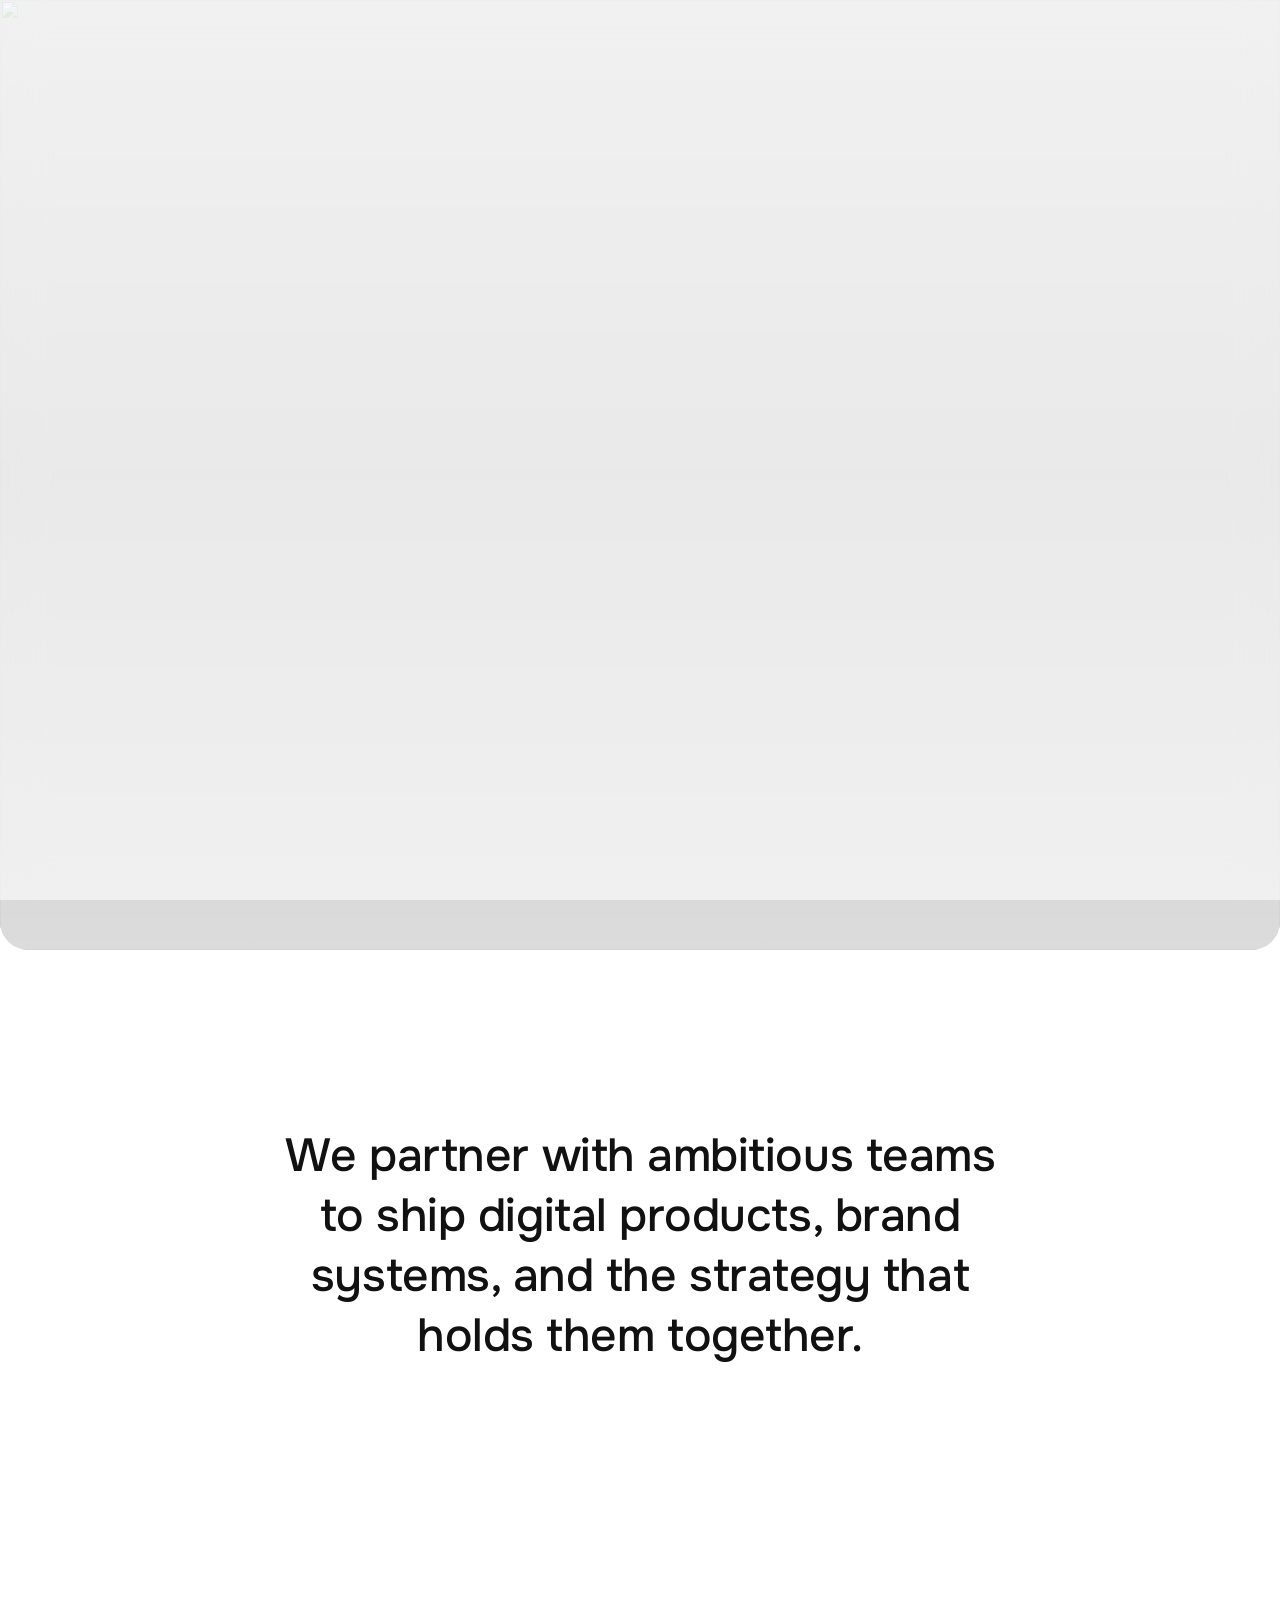
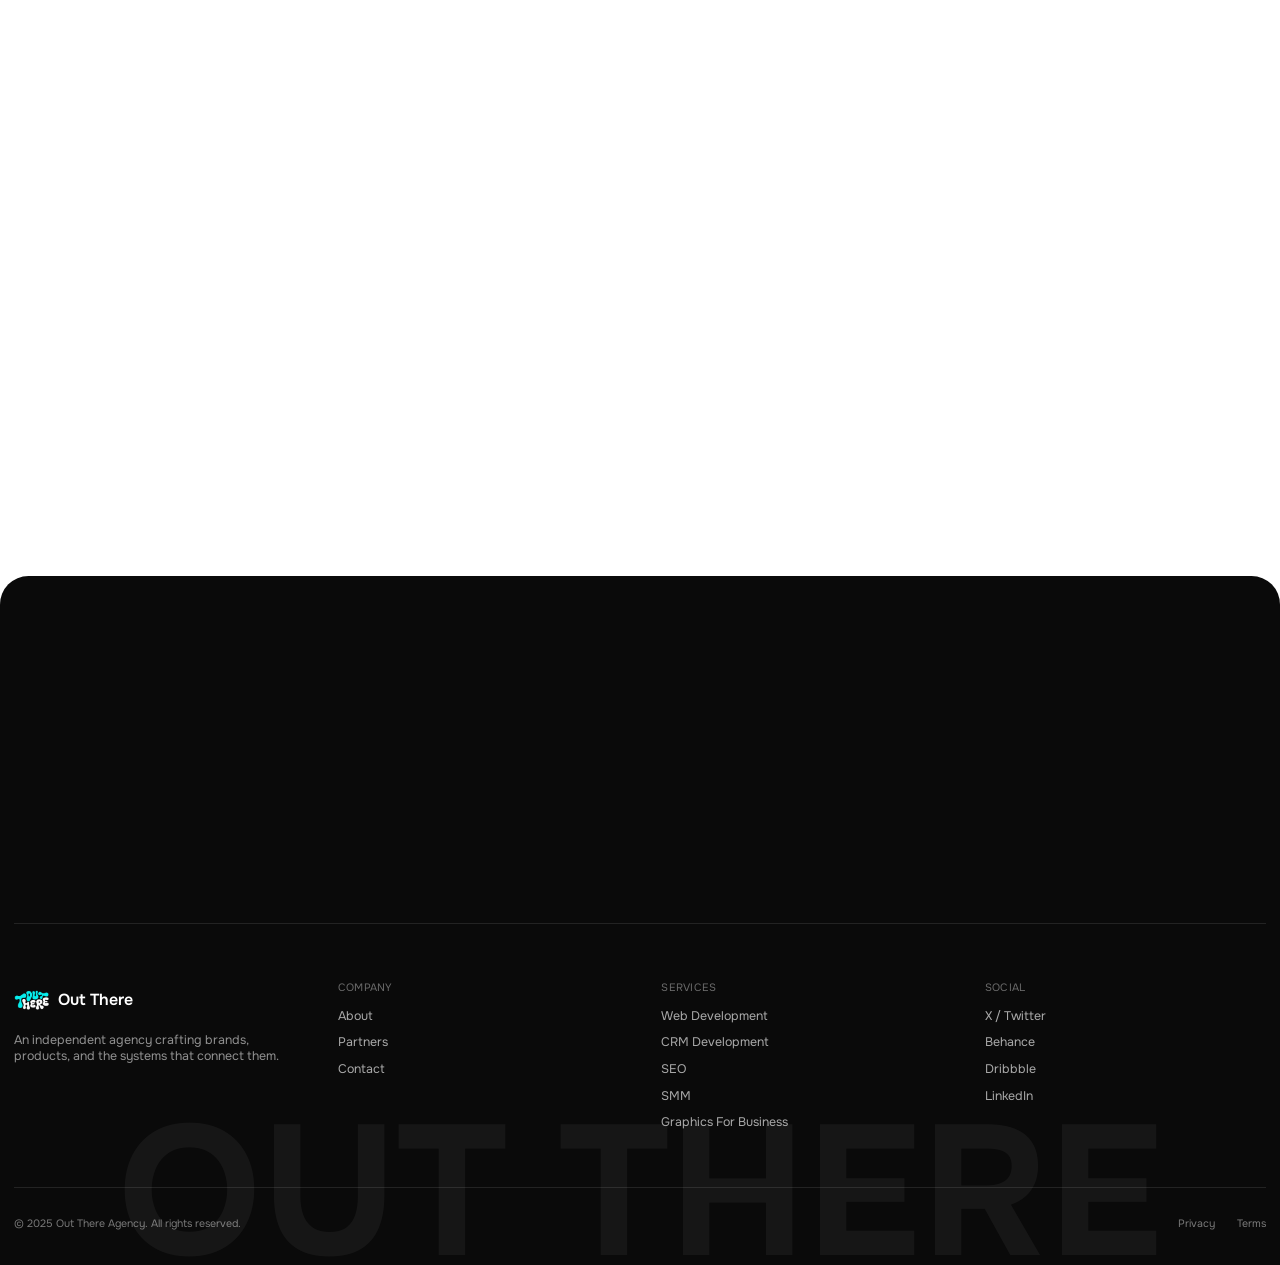
==== commit dc375b65: "added new website with about me page + mobile friendly" ====
--- a/index.html
+++ b/index.html
@@ -92,20 +92,12 @@
 svg.icon{ width:1em; height:1em; display:inline-block; flex-shrink:0 }
 .brand-mark{ display:block; border-radius:.4em; overflow:hidden }
 
-/* ---------- Loader ---------- */
-#loader{ position:fixed; inset:0; z-index:120; display:flex; flex-direction:column; align-items:center; justify-content:center; gap:2rem; background:var(--ink); color:#fff; border-radius:0 0 2rem 2rem; transition:transform .7s var(--ease-spring-slow) }
-#loader.exit{ transform:translateY(-100%) }
-#loader .loader-center{ display:flex; flex-direction:column; align-items:center; gap:1.25rem; text-align:center; transition:opacity .5s var(--ease-line), transform .5s var(--ease-line) }
-#loader.exit .loader-center{ opacity:0; transform:translateY(-12px) }
-.loader-brand{ display:flex; align-items:center; gap:.5rem; font-weight:600; font-size:1.5rem }
-@media (min-width:640px){ .loader-brand{ font-size:1.875rem } }
-.loader-brand img{ width:3.4rem; height:3.4rem }
-#loader p.tag{ max-width:24ch; font-size:.875rem; color:rgba(255,255,255,.55) }
-.loader-progress{ width:min(22rem,72vw); display:flex; flex-direction:column; gap:.75rem }
-.loader-track{ height:1px; background:rgba(255,255,255,.15) }
-.loader-fill{ height:100%; background:var(--accent-from); width:0%; transition:width .1s ease-out }
-.loader-meta{ display:flex; justify-content:space-between; font-size:.75rem; font-weight:500; text-transform:uppercase; letter-spacing:.05em; color:rgba(255,255,255,.45) }
-.loader-count{ color:rgba(255,255,255,.8); font-variant-numeric:tabular-nums }
+/* ---------- Splash ---------- */
+#splash{ position:fixed; inset:0; z-index:130; display:flex; align-items:center; justify-content:center; background:rgba(255,255,255,.6); backdrop-filter:blur(22px) saturate(1.1); -webkit-backdrop-filter:blur(22px) saturate(1.1); transition:opacity .65s var(--ease-spring-med) }
+#splash.exit{ opacity:0; pointer-events:none }
+.splash-logo{ width:5rem; height:5rem; opacity:0; transform:scale(.85); transition:opacity .7s var(--ease-spring-med), transform .7s var(--ease-spring-med) }
+@media (min-width:640px){ .splash-logo{ width:6rem; height:6rem } }
+.splash-logo.in{ opacity:1; transform:scale(1) }
 
 /* ---------- skip link ---------- */
 .skip-link{ position:absolute; left:-999px; top:auto; z-index:60 }
@@ -382,18 +374,8 @@
 
 <a href="#main" class="skip-link">Skip to content</a>
 
-<div id="loader">
-  <div class="loader-center">
-    <div class="loader-brand"><img src="[data-uri]" alt="" /> Out There</div>
-    <p class="tag">Bold ideas, shipped with quiet precision.</p>
-  </div>
-  <div class="loader-progress">
-    <div class="loader-track"><div class="loader-fill" id="loader-fill"></div></div>
-    <div class="loader-meta">
-      <span>Loading</span>
-      <span class="loader-count" id="loader-count">000</span>
-    </div>
-  </div>
+<div id="splash">
+  <img class="splash-logo" src="[data-uri]" alt="Out There" />
 </div>
 
 <header id="site-header">
@@ -406,8 +388,7 @@
         <li><button class="hover-lift" data-scroll="home" aria-current="page">Home</button></li>
         <li><button class="hover-lift" data-scroll="works">Work</button></li>
         <li><button class="hover-lift" data-scroll="services">Services<span class="caret">▾</span></button></li>
-        <li><button class="hover-lift" data-scroll="about">Studio</button></li>
-        <li><button class="hover-lift" data-scroll="careers">Careers</button></li>
+        <li><a class="hover-lift" href="about.html">About</a></li>
         <li><button class="hover-lift" data-modal="open">Contact</button></li>
       </ul>
     </nav>
@@ -527,7 +508,7 @@
           </div>
         </div>
         <span class="pill-btn hover-pop">
-          <a class="pill outline with-arrow" href="#about">About Us
+          <a class="pill outline with-arrow" href="about.html">About Us
             <span class="pill-badge hover-arrow-r"><svg class="icon" viewBox="0 0 24 24" fill="none" stroke="currentColor" stroke-width="2" stroke-linecap="round" stroke-linejoin="round"><path d="M5 12h14M13 6l6 6-6 6"/></svg></span>
           </a>
         </span>
@@ -669,8 +650,7 @@
       <div>
         <div class="col-title">Company</div>
         <div class="col-links">
-          <a href="#about"><span class="hover-x4">About</span></a>
-          <a href="#careers"><span class="hover-x4">Careers</span></a>
+          <a href="about.html"><span class="hover-x4">About</span></a>
           <a href="#partners"><span class="hover-x4">Partners</span></a>
           <a href="#" data-modal="open"><span class="hover-x4">Contact</span></a>
         </div>
@@ -716,9 +696,7 @@
       <li><button class="nav-item" style="transition-delay:80ms" data-scroll="home"><span class="idx">01</span><span class="lbl">Home</span></button></li>
       <li><button class="nav-item" style="transition-delay:125ms" data-scroll="works"><span class="idx">02</span><span class="lbl">Work</span></button></li>
       <li><button class="nav-item" style="transition-delay:170ms" data-scroll="services"><span class="idx">03</span><span class="lbl">Services</span></button></li>
-      <li><button class="nav-item" style="transition-delay:215ms" data-scroll="about"><span class="idx">04</span><span class="lbl">Studio</span></button></li>
-      <li><button class="nav-item" style="transition-delay:260ms" data-scroll="careers"><span class="idx">05</span><span class="lbl">Careers</span></button></li>
-      <li><button class="nav-item" style="transition-delay:305ms" data-modal="open"><span class="idx">06</span><span class="lbl">Contact</span></button></li>
+      <li><button class="nav-item" style="transition-delay:215ms" data-modal="open"><span class="idx">04</span><span class="lbl">Contact</span></button></li>
     </ul>
   </nav>
   <div class="shell nav-bottom">
@@ -817,38 +795,23 @@
 applyAdaptiveGrid();
 addEventListener('resize', applyAdaptiveGrid);
 
-/* ---------------- Loader ---------------- */
-const loader = document.getElementById('loader');
-const loaderFill = document.getElementById('loader-fill');
-const loaderCount = document.getElementById('loader-count');
+/* ---------------- Splash ---------------- */
+const splash = document.getElementById('splash');
+const splashLogo = splash.querySelector('.splash-logo');
 let ready = false;
 stopScroll();
 
-function easeInOutCubic(t){ return t < .5 ? 4*t*t*t : 1 - Math.pow(-2*t+2, 3)/2; }
-
-const FILL_MS = 1300;
-const startTime = performance.now();
-function tickLoader(now){
-  const t = Math.min((now - startTime) / FILL_MS, 1);
-  const eased = easeInOutCubic(t);
-  const progress = Math.round(eased * 100);
-  loaderFill.style.width = progress + '%';
-  loaderCount.textContent = String(progress).padStart(3, '0');
-  if (t < 1){
-    requestAnimationFrame(tickLoader);
-  } else {
-    setTimeout(()=>{
-      loader.classList.add('exit');
-      setTimeout(()=>{
-        ready = true;
-        startScroll();
-        loader.remove();
-        document.dispatchEvent(new CustomEvent('app:ready'));
-      }, 720);
-    }, 150);
-  }
-}
-requestAnimationFrame(tickLoader);
+requestAnimationFrame(()=> requestAnimationFrame(()=> splashLogo.classList.add('in')));
+
+setTimeout(()=>{
+  splash.classList.add('exit');
+  setTimeout(()=>{
+    ready = true;
+    startScroll();
+    splash.remove();
+    document.dispatchEvent(new CustomEvent('app:ready'));
+  }, 650);
+}, 850);
 
 /* ---------------- reveal on ready (hero-gated) ---------------- */
 function gatedReveal(el, delay){
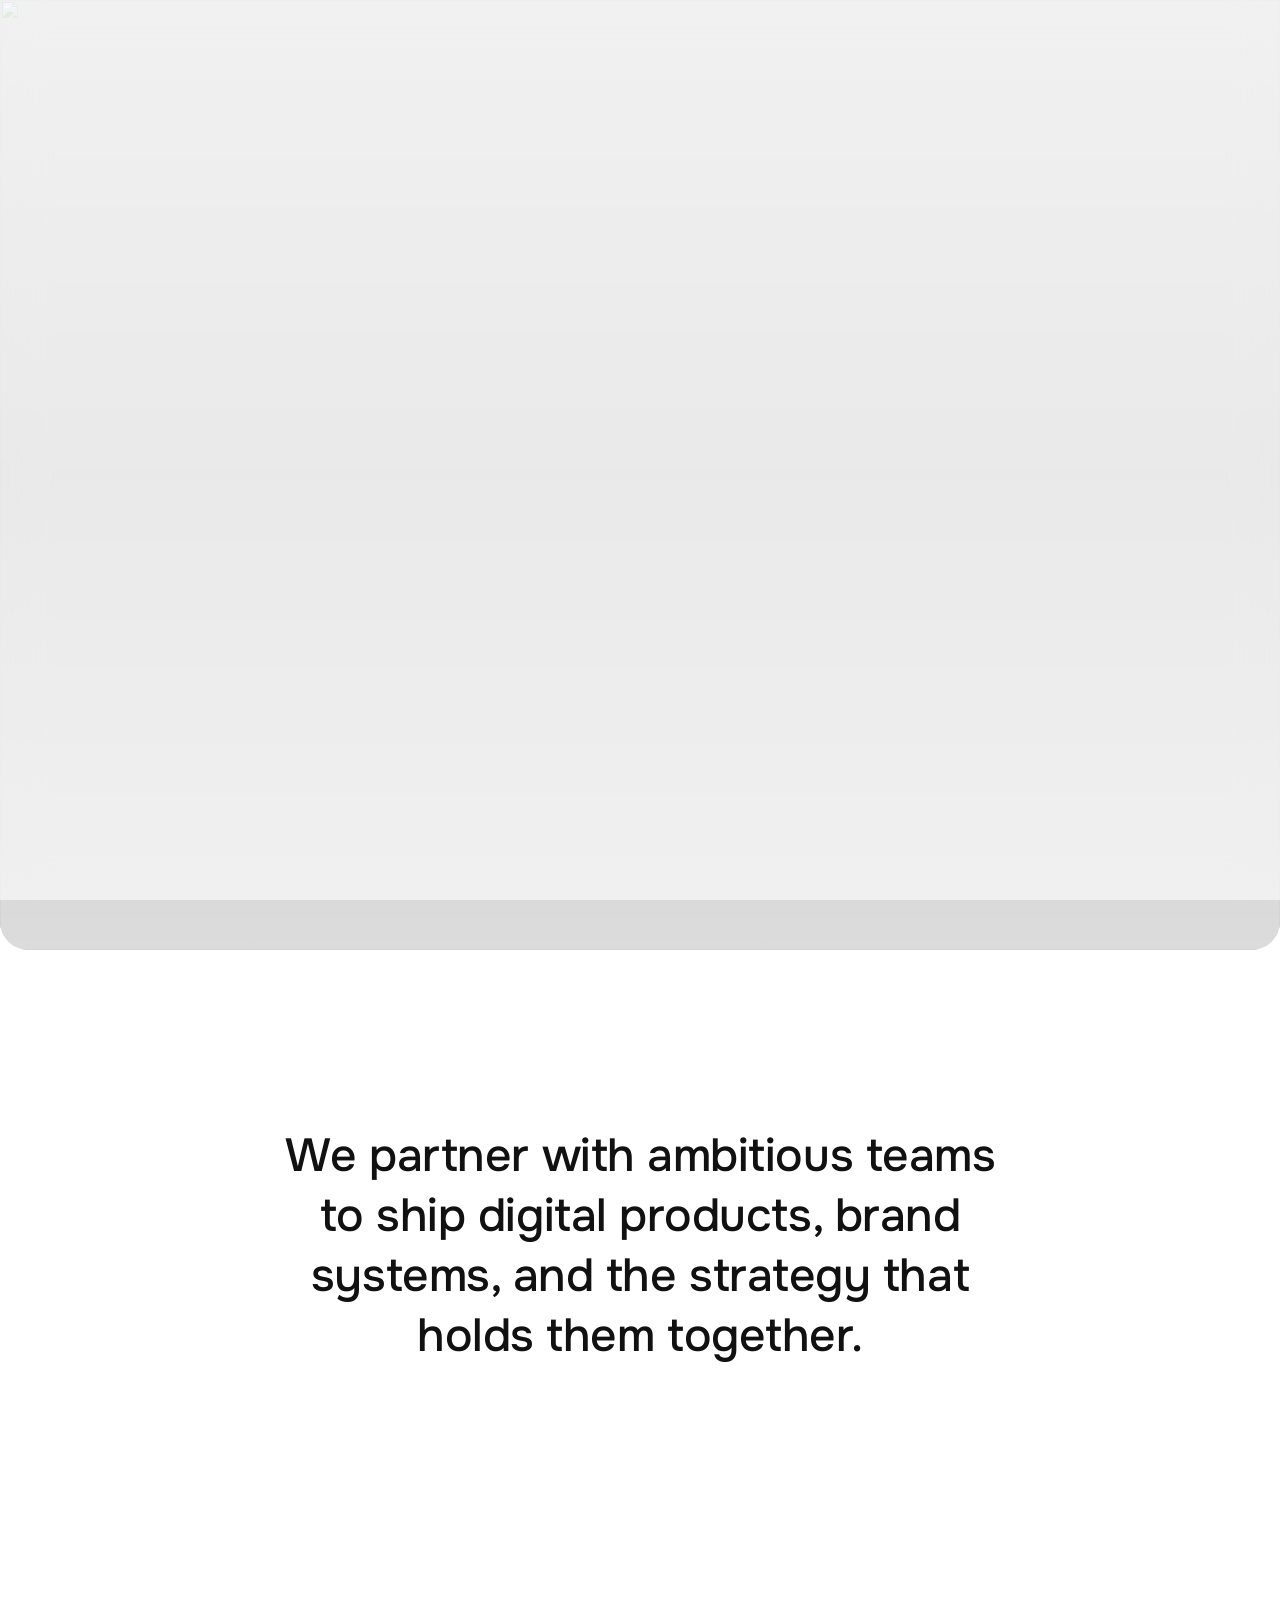
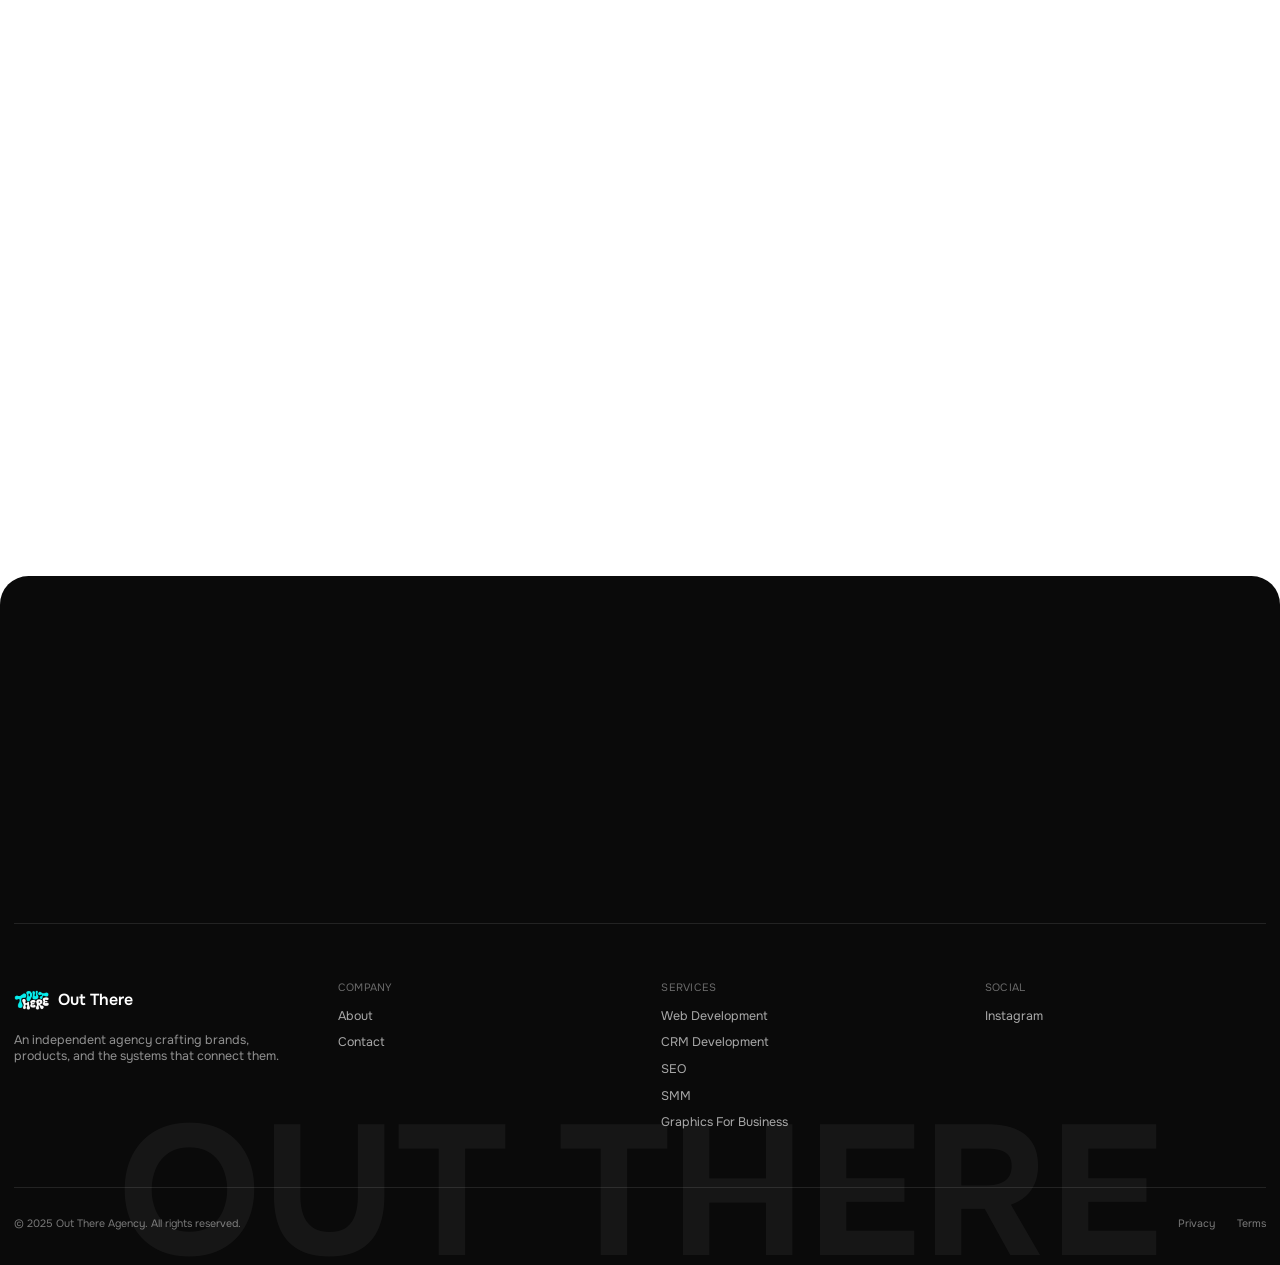
==== commit cd4a0e44: "Add files via upload" ====
--- a/index.html
+++ b/index.html
@@ -163,6 +163,14 @@
 /* Hero right col */
 .hero-right{ display:flex; flex-direction:column; align-items:flex-start; gap:2rem }
 @media (min-width:1024px){ .hero-right{ grid-column:span 5; align-items:flex-end } }
+/* Mobile: unwrap hero-left so we can push the CTA buttons below the photo-heavy
+   top area instead of letting them sit on top of the hero image */
+@media (max-width:1023px){
+  .hero-left{ display:contents }
+  .hero-right{ order:1 }
+  .cta-row{ order:2; margin-top:.25rem }
+  .cta-row .pill.outline{ background:rgba(255,255,255,.92); backdrop-filter:blur(6px); -webkit-backdrop-filter:blur(6px); box-shadow:0 1px 3px rgba(0,0,0,.12), 0 0 0 1px rgba(255,255,255,.9) }
+}
 .hero-card{ width:100%; max-width:24rem; border-radius:1.25rem; background:rgba(255,255,255,.7); padding:.5rem; box-shadow:0 1px 2px rgba(0,0,0,.06); box-shadow:0 1px 3px rgba(0,0,0,.08), 0 0 0 1px rgba(230,229,226,.7); backdrop-filter:blur(12px) }
 @media (min-width:1024px){ .hero-card{ width:19rem } }
 .hero-card-row{ display:flex; gap:.5rem; cursor:pointer; border-radius:.875rem }
@@ -233,8 +241,9 @@
 .work-meta{ position:relative; display:flex; justify-content:space-between; align-items:flex-start; font-size:.75rem; text-transform:uppercase; letter-spacing:.025em; color:rgba(255,255,255,.45) }
 .work-badge{ width:2.75rem; height:2.75rem; display:grid; place-items:center; border-radius:9999px; background:rgba(255,255,255,.1); color:#fff; box-shadow:0 0 0 1px rgba(255,255,255,.15) }
 .work-preview{ position:absolute; inset:0; overflow:hidden; pointer-events:none; background:#050505 }
-.work-preview-frame{ position:absolute; top:0; left:0; border:0; transform-origin:top left; opacity:0; transition:opacity .6s var(--ease-spring-med) }
-.work-preview-frame.loaded{ opacity:1 }
+.work-preview-img{ position:absolute; inset:0; width:100%; height:100%; object-fit:cover; object-position:top center }
+.work-card:hover .work-preview-img{ transform:scale(1.03) }
+.work-preview-img{ transition:transform .5s var(--ease-spring-snap) }
 .work-card::after{ content:""; position:absolute; inset:0; background:linear-gradient(to top, rgba(10,10,10,.92) 0%, rgba(10,10,10,.55) 32%, rgba(10,10,10,.15) 58%, rgba(10,10,10,.05) 75%); pointer-events:none; z-index:1 }
 .work-meta, .work-bottom{ position:relative; z-index:2 }
 .work-bottom{ position:absolute; inset-inline:1.5rem; bottom:1.5rem }
@@ -537,7 +546,7 @@
         <li class="reveal"><a class="work-link" href="dr-pepper.html" target="_blank" rel="noopener" style="display:block">
           <article class="work-card hover-up">
             <div class="work-meta"><span>Beverage — 2026</span><span class="work-badge hover-rotate"><svg class="icon" viewBox="0 0 24 24" fill="none" stroke="currentColor" stroke-width="2" stroke-linecap="round" stroke-linejoin="round"><path d="M7 17 17 7M8 7h9v9"/></svg></span></div>
-            <div class="work-preview" data-src="dr-pepper.html"><iframe class="work-preview-frame" data-src="dr-pepper.html" title="" tabindex="-1" scrolling="no"></iframe></div>
+            <div class="work-preview"><img class="work-preview-img" src="previews/dr-pepper.jpg" alt="Dr Pepper project preview" loading="lazy" /></div>
             <div class="work-bottom">
               <h3>Dr Pepper</h3>
               <p>A cinematic, real-time 3D product experience built to launch a bold zero-sugar refresh.</p>
@@ -548,7 +557,7 @@
         <li class="reveal"><a class="work-link" href="sadapay.html" target="_blank" rel="noopener" style="display:block">
           <article class="work-card hover-up">
             <div class="work-meta"><span>Fintech — 2026</span><span class="work-badge hover-rotate"><svg class="icon" viewBox="0 0 24 24" fill="none" stroke="currentColor" stroke-width="2" stroke-linecap="round" stroke-linejoin="round"><path d="M7 17 17 7M8 7h9v9"/></svg></span></div>
-            <div class="work-preview" data-src="sadapay.html"><iframe class="work-preview-frame" data-src="sadapay.html" title="" tabindex="-1" scrolling="no"></iframe></div>
+            <div class="work-preview"><img class="work-preview-img" src="previews/sadapay.jpg" alt="SadaPay 2.0 project preview" loading="lazy" /></div>
             <div class="work-bottom">
               <h3>SadaPay 2.0</h3>
               <p>A concept redesign of SadaPay's landing experience, sharpening the story around transfers, cards, and security.</p>
@@ -651,7 +660,6 @@
         <div class="col-title">Company</div>
         <div class="col-links">
           <a href="about.html"><span class="hover-x4">About</span></a>
-          <a href="#partners"><span class="hover-x4">Partners</span></a>
           <a href="#" data-modal="open"><span class="hover-x4">Contact</span></a>
         </div>
       </div>
@@ -668,10 +676,7 @@
       <div>
         <div class="col-title">Social</div>
         <div class="col-links">
-          <a href="#"><span class="hover-x4">X / Twitter</span></a>
-          <a href="#"><span class="hover-x4">Behance</span></a>
-          <a href="#"><span class="hover-x4">Dribbble</span></a>
-          <a href="#"><span class="hover-x4">LinkedIn</span></a>
+          <a href="https://www.instagram.com/theoutthere_agency/" target="_blank" rel="noopener"><span class="hover-x4">Instagram</span></a>
         </div>
       </div>
     </div>
@@ -993,55 +998,6 @@
     successView.classList.remove('hidden');
   }, 700);
 });
-
-/* ---------------- Portfolio live previews ---------------- */
-(function workPreviews(){
-  const BASE_W = 1600; // reference design width the preview is scaled from
-  const previews = Array.from(document.querySelectorAll('.work-preview'));
-
-  function sizeFrame(wrap, frame){
-    const rect = wrap.getBoundingClientRect();
-    if(rect.width === 0 || rect.height === 0) return;
-    const scale = rect.width / BASE_W;
-    const frameH = rect.height / scale;
-    frame.style.width = BASE_W + 'px';
-    frame.style.height = frameH + 'px';
-    frame.style.transform = 'scale(' + scale + ')';
-  }
-
-  function loadFrame(wrap){
-    const frame = wrap.querySelector('.work-preview-frame');
-    if(!frame || frame.src) return;
-    sizeFrame(wrap, frame);
-    frame.src = frame.dataset.src;
-    frame.addEventListener('load', ()=> frame.classList.add('loaded'), { once:true });
-  }
-
-  const previewIO = new IntersectionObserver((entries)=>{
-    entries.forEach(entry=>{
-      if(entry.isIntersecting){
-        loadFrame(entry.target);
-        previewIO.unobserve(entry.target);
-      }
-    });
-  }, { rootMargin: '400px 0px' });
-
-  previews.forEach(p => previewIO.observe(p));
-
-  let resizeTicking = false;
-  window.addEventListener('resize', ()=>{
-    if(resizeTicking) return;
-    resizeTicking = true;
-    requestAnimationFrame(()=>{
-      previews.forEach(wrap=>{
-        const frame = wrap.querySelector('.work-preview-frame');
-        if(frame && frame.src) sizeFrame(wrap, frame);
-      });
-      resizeTicking = false;
-    });
-  }, { passive:true });
-})();
-
 
 /* ---------------- Stats count-up ---------------- */
 const statEls = Array.from(document.querySelectorAll('.stat-num'));
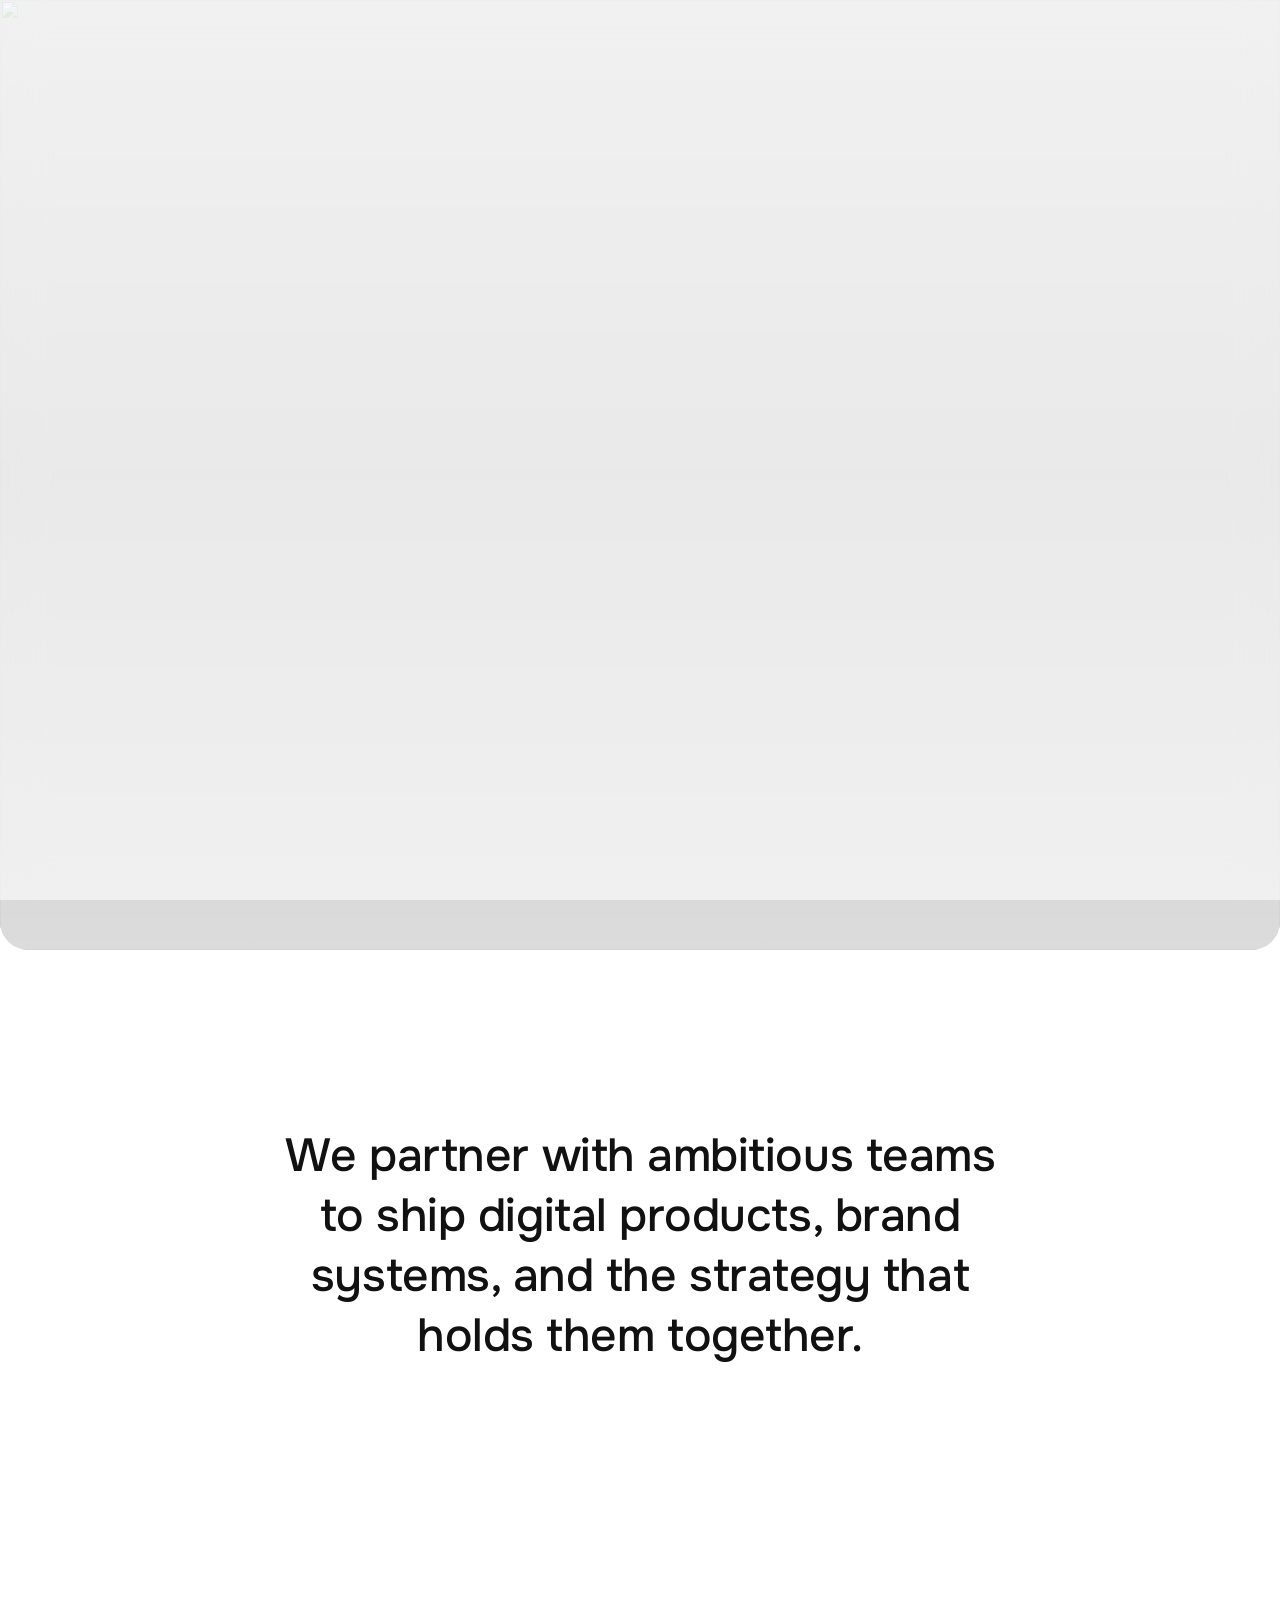
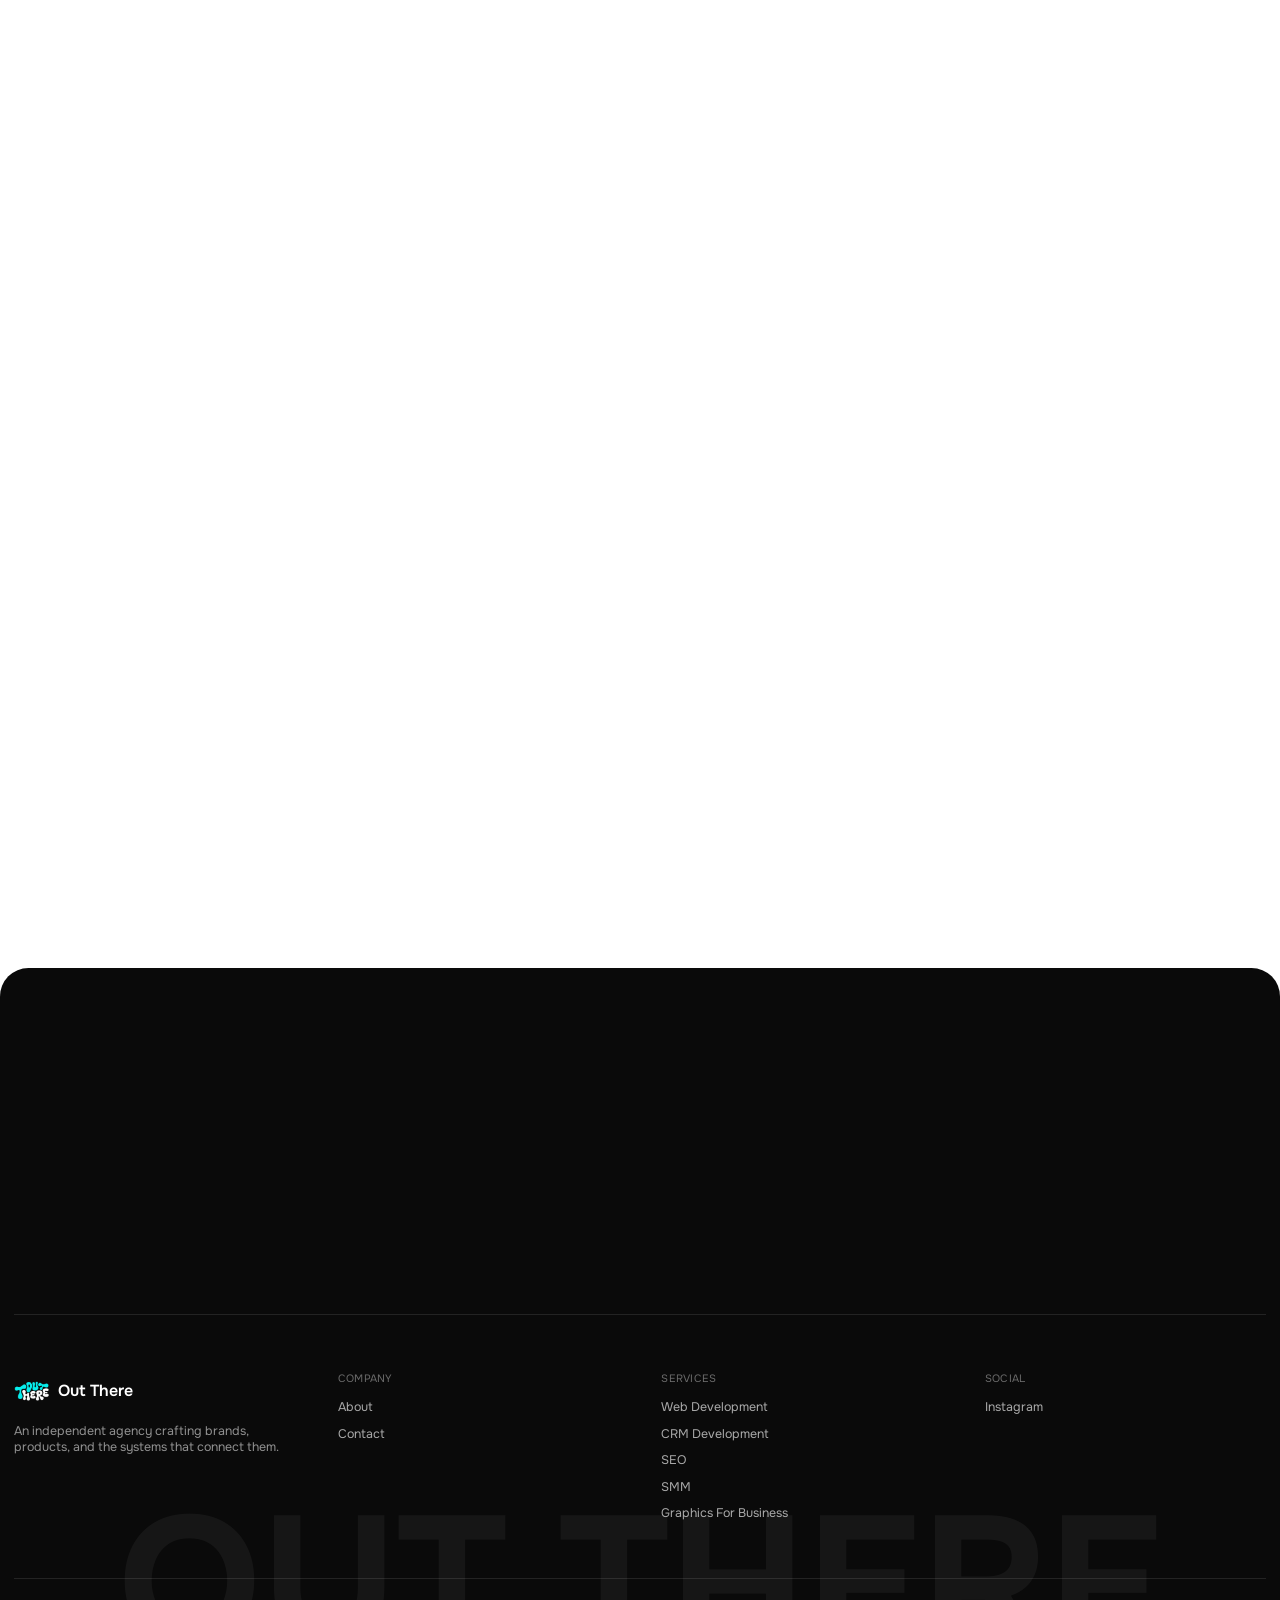
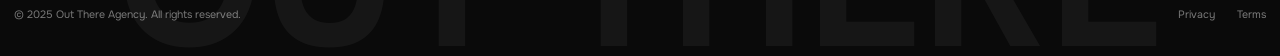
==== commit 5d262176: "new services page and mobile friendly" ====
--- a/index.html
+++ b/index.html
@@ -377,6 +377,94 @@
 .modal-success h2{ font-size:1.5rem; font-weight:600 }
 .modal-success p{ max-width:32ch; font-size:.875rem; color:rgba(17,17,17,.6) }
 .hidden{ display:none !important }
+/* Mobile/tablet layout: desktop rules above remain unchanged. */
+@media (max-width:1023px){
+  html{font-size:16px}
+  .shell{width:100%;padding-inline:clamp(20px,5vw,32px)}
+  .hero-grid{padding-block:120px 40px;gap:32px}
+  .hero-left{display:flex;gap:24px}
+  .hero-right{order:0;width:100%;gap:24px}
+  .hero-grid .cta-row{order:0;margin-top:0;gap:12px}
+  h1.hero-h1{font-size:clamp(36px,6.5vw,60px);line-height:1.06;max-width:18ch}
+  .hero-vignette{background:linear-gradient(100deg,rgba(240,239,237,.88) 0%,rgba(240,239,237,.78) 40%,rgba(240,239,237,.43) 100%)}
+  .liquid-wrap img{object-position:62% center}
+  .hero-watermark{font-size:22vw;bottom:120px;opacity:.15}
+  .hero-card{max-width:420px;background:rgba(255,255,255,.9)}
+  .partners{width:100%;max-width:420px}
+  .partners .lbl,.partner-item{color:#505050}
+  .hero-grid .rating-row{flex-wrap:wrap;gap:10px}
+  .hero-grid .rating-row .txt{color:#303030}
+  .status-bar{font-size:10px;gap:12px;flex-wrap:wrap;padding-block:20px}
+  .about-grid{padding-block:64px;gap:28px}
+  h2.about-h2{font-size:clamp(28px,4.5vw,40px);line-height:1.3;max-width:25ch}
+  .about-footer-row{gap:16px;padding-top:24px}
+  .createband-list{display:grid;grid-template-columns:repeat(2,minmax(0,1fr));gap:12px;padding-block:8px 56px}
+  .create-tile{height:80px;font-size:28px}
+  .create-tile.ghost{color:#737373}
+  .works-inner{padding-block:8px 64px}
+  .section-head{gap:12px;margin-bottom:28px}
+  h2.section-h2,h2.services-h2{font-size:clamp(30px,4.5vw,40px);line-height:1.15}
+  .works-grid{gap:24px}
+  .work-card{display:flex;flex-direction:column;min-height:0;padding:0;border-radius:24px;height:100%}
+  .work-card::after{display:none}
+  .work-preview{position:relative;inset:auto;order:0;aspect-ratio:4/3;width:100%}
+  .work-preview-img{object-fit:cover;object-position:top center}
+  .work-meta{order:1;padding:20px 20px 0;align-items:center;gap:12px;color:#aaa;font-size:11px}
+  .work-bottom{position:relative;inset:auto;order:2;padding:12px 20px 24px}
+  .work-bottom h3{font-size:25px}
+  .work-bottom p{font-size:14px;line-height:1.55;color:#b5b5b5;max-width:none}
+  .work-tags{gap:8px;margin-top:18px}
+  .tag-chip{font-size:12px;padding:7px 11px}
+  .services-inner{padding-block:0 64px}
+  h2.services-h2{margin:16px 0 28px}
+  .service-row{display:grid;grid-template-columns:24px minmax(0,1fr) 44px;gap:12px;padding:24px 0;border-radius:0}
+  .service-idx{width:auto;font-size:13px}
+  .service-title{min-width:0;font-size:24px;line-height:1.25}
+  .service-badge{width:44px;height:44px}
+  .stats-outer{padding-bottom:56px}
+  .stats-panel{border-radius:24px;padding:32px 24px}
+  h2.stats-h2{font-size:28px;line-height:1.2}
+  .stats-grid{grid-template-columns:repeat(2,minmax(0,1fr));gap:32px 16px;margin-top:36px}
+  .stat-num{font-size:44px;line-height:1.1}
+  .stat-lbl{font-size:13px;line-height:1.4;margin-top:10px}
+  .footer-inner{padding-block:48px 24px}
+  h2.footer-h2{font-size:clamp(30px,4.5vw,44px);line-height:1.15}
+  .footer-cta{gap:24px;padding-bottom:32px}
+  .footer-cols{grid-template-columns:repeat(2,minmax(0,1fr));gap:28px 20px;padding-block:32px}
+  .footer-cols>div:first-child{grid-column:1/-1}
+  .footer-tagline{line-height:1.6}
+  .col-links a{min-height:36px;display:flex;align-items:center;line-height:1.5;overflow-wrap:anywhere}
+  .legal-bar{align-items:flex-start;font-size:11px;line-height:1.5}
+  .footer-watermark{font-size:20vw;bottom:0}
+  .pill{min-height:48px}
+  .social-chip,.menu-btn,.close-btn,.modal-close{min-width:44px;min-height:44px}
+  .hcp-nav button{width:44px;height:44px}
+  #nav-menu{overflow-y:auto;overscroll-behavior:contain}
+  #nav-menu .shell{flex-shrink:0}
+  .nav-links{min-height:300px}
+  .nav-item{font-size:clamp(32px,6vw,48px)}
+  #request-modal{padding:12px;overscroll-behavior:contain}
+  .modal-panel{max-height:calc(100dvh - 24px);overflow-y:auto;overscroll-behavior:contain;border-radius:24px;padding:24px}
+  .modal-head{padding-right:28px}
+  form#request-form input,form#request-form textarea{font-size:16px}
+  .modal-bottom-row{flex-wrap:wrap;gap:16px}
+  .modal-bottom-row .pill-btn{flex-shrink:0}
+}
+@media (max-width:639px){
+  .hero-grid{padding-top:112px}
+  h1.hero-h1{font-size:clamp(32px,8.7vw,40px)}
+  .hero-grid .cta-row{display:grid;grid-template-columns:1fr 1fr;gap:10px}
+  .hero-grid .cta-row .pill{width:100%;justify-content:center;padding-inline:12px;font-size:14px;gap:8px}
+  .hero-grid .cta-row .pill.with-arrow{padding-right:6px;justify-content:space-between}
+  .hero-card-tile{width:76px;aspect-ratio:auto;align-self:stretch}
+  .hero-card-panel{padding:10px}
+  .hero-card-row{min-height:122px}
+  .partners-grid{display:grid;grid-template-columns:repeat(3,minmax(0,1fr));gap:14px 8px}
+  .partner-item{font-size:12px;gap:5px}
+  .works-grid{grid-template-columns:1fr}
+  .service-title{font-size:22px}
+}
+
 </style>
 </head>
 <body>
@@ -396,7 +484,7 @@
       <ul>
         <li><button class="hover-lift" data-scroll="home" aria-current="page">Home</button></li>
         <li><button class="hover-lift" data-scroll="works">Work</button></li>
-        <li><button class="hover-lift" data-scroll="services">Services<span class="caret">▾</span></button></li>
+        <li><a class="hover-lift" href="services.html">Services<span class="caret">↗</span></a></li>
         <li><a class="hover-lift" href="about.html">About</a></li>
         <li><button class="hover-lift" data-modal="open">Contact</button></li>
       </ul>
@@ -565,7 +653,15 @@
             </div>
           </article>
         </a></li>
-      </ul>
+      
+        <li class="reveal"><a class="work-link" href="CozyPaws.html" target="_blank" rel="noopener" style="display:block">
+          <article class="work-card hover-up">
+            <div class="work-meta"><span>Ecommerce — Concept</span><span class="work-badge hover-rotate"><svg class="icon" viewBox="0 0 24 24" fill="none" stroke="currentColor" stroke-width="2" stroke-linecap="round" stroke-linejoin="round"><path d="M7 17 17 7M8 7h9v9"/></svg></span></div>
+            <div class="work-preview"><img class="work-preview-img" src="assets/cozypaws-preview.jpg" alt="CozyPaws pet store homepage with mint green styling and playful pet photography" loading="lazy" /></div>
+            <div class="work-bottom"><h3>CozyPaws</h3><p>A playful pet store concept with thoughtful product discovery, favorites, and a demo shopping bag.</p><div class="work-tags"><span class="tag-chip">Ecommerce</span><span class="tag-chip">Web Design</span><span class="tag-chip">Development</span></div></div>
+          </article>
+        </a></li>
+</ul>
     </div>
   </section>
 
@@ -576,7 +672,7 @@
         <span class="line-wrap"><span class="line-inner">What we do best</span></span>
       </h2>
       <ul>
-        <li class="service-item reveal"><a class="service-link" href="#" data-modal="open">
+        <li class="service-item reveal"><a class="service-link" href="web-development.html">
           <div class="service-row">
             <span class="service-idx">01</span>
             <h3 class="service-title">Web Development</h3>
@@ -584,7 +680,7 @@
             <span class="service-badge hover-x"><svg class="icon" viewBox="0 0 24 24" fill="none" stroke="currentColor" stroke-width="2" stroke-linecap="round" stroke-linejoin="round"><path d="M7 17 17 7M8 7h9v9"/></svg></span>
           </div>
         </a></li>
-        <li class="service-item reveal"><a class="service-link" href="#" data-modal="open">
+        <li class="service-item reveal"><a class="service-link" href="crm-development.html">
           <div class="service-row">
             <span class="service-idx">02</span>
             <h3 class="service-title">CRM Development</h3>
@@ -592,7 +688,7 @@
             <span class="service-badge hover-x"><svg class="icon" viewBox="0 0 24 24" fill="none" stroke="currentColor" stroke-width="2" stroke-linecap="round" stroke-linejoin="round"><path d="M7 17 17 7M8 7h9v9"/></svg></span>
           </div>
         </a></li>
-        <li class="service-item reveal"><a class="service-link" href="#" data-modal="open">
+        <li class="service-item reveal"><a class="service-link" href="seo.html">
           <div class="service-row">
             <span class="service-idx">03</span>
             <h3 class="service-title">SEO</h3>
@@ -600,7 +696,7 @@
             <span class="service-badge hover-x"><svg class="icon" viewBox="0 0 24 24" fill="none" stroke="currentColor" stroke-width="2" stroke-linecap="round" stroke-linejoin="round"><path d="M7 17 17 7M8 7h9v9"/></svg></span>
           </div>
         </a></li>
-        <li class="service-item reveal"><a class="service-link" href="#" data-modal="open">
+        <li class="service-item reveal"><a class="service-link" href="smm.html">
           <div class="service-row">
             <span class="service-idx">04</span>
             <h3 class="service-title">SMM</h3>
@@ -608,7 +704,7 @@
             <span class="service-badge hover-x"><svg class="icon" viewBox="0 0 24 24" fill="none" stroke="currentColor" stroke-width="2" stroke-linecap="round" stroke-linejoin="round"><path d="M7 17 17 7M8 7h9v9"/></svg></span>
           </div>
         </a></li>
-        <li class="service-item reveal"><a class="service-link" href="#" data-modal="open">
+        <li class="service-item reveal"><a class="service-link" href="graphics-for-business.html">
           <div class="service-row">
             <span class="service-idx">05</span>
             <h3 class="service-title">Graphics For Business</h3>
@@ -666,11 +762,11 @@
       <div>
         <div class="col-title">Services</div>
         <div class="col-links">
-          <a href="#development"><span class="hover-x4">Web Development</span></a>
-          <a href="#design"><span class="hover-x4">CRM Development</span></a>
-          <a href="#qa"><span class="hover-x4">SEO</span></a>
-          <a href="#consulting"><span class="hover-x4">SMM</span></a>
-          <a href="#consulting"><span class="hover-x4">Graphics For Business</span></a>
+          <a href="web-development.html"><span class="hover-x4">Web Development</span></a>
+          <a href="crm-development.html"><span class="hover-x4">CRM Development</span></a>
+          <a href="seo.html"><span class="hover-x4">SEO</span></a>
+          <a href="smm.html"><span class="hover-x4">SMM</span></a>
+          <a href="graphics-for-business.html"><span class="hover-x4">Graphics For Business</span></a>
         </div>
       </div>
       <div>
@@ -700,7 +796,7 @@
     <ul>
       <li><button class="nav-item" style="transition-delay:80ms" data-scroll="home"><span class="idx">01</span><span class="lbl">Home</span></button></li>
       <li><button class="nav-item" style="transition-delay:125ms" data-scroll="works"><span class="idx">02</span><span class="lbl">Work</span></button></li>
-      <li><button class="nav-item" style="transition-delay:170ms" data-scroll="services"><span class="idx">03</span><span class="lbl">Services</span></button></li>
+      <li><a class="nav-item" style="transition-delay:170ms" href="services.html"><span class="idx">03</span><span class="lbl">Services</span></a></li>
       <li><button class="nav-item" style="transition-delay:215ms" data-modal="open"><span class="idx">04</span><span class="lbl">Contact</span></button></li>
     </ul>
   </nav>
